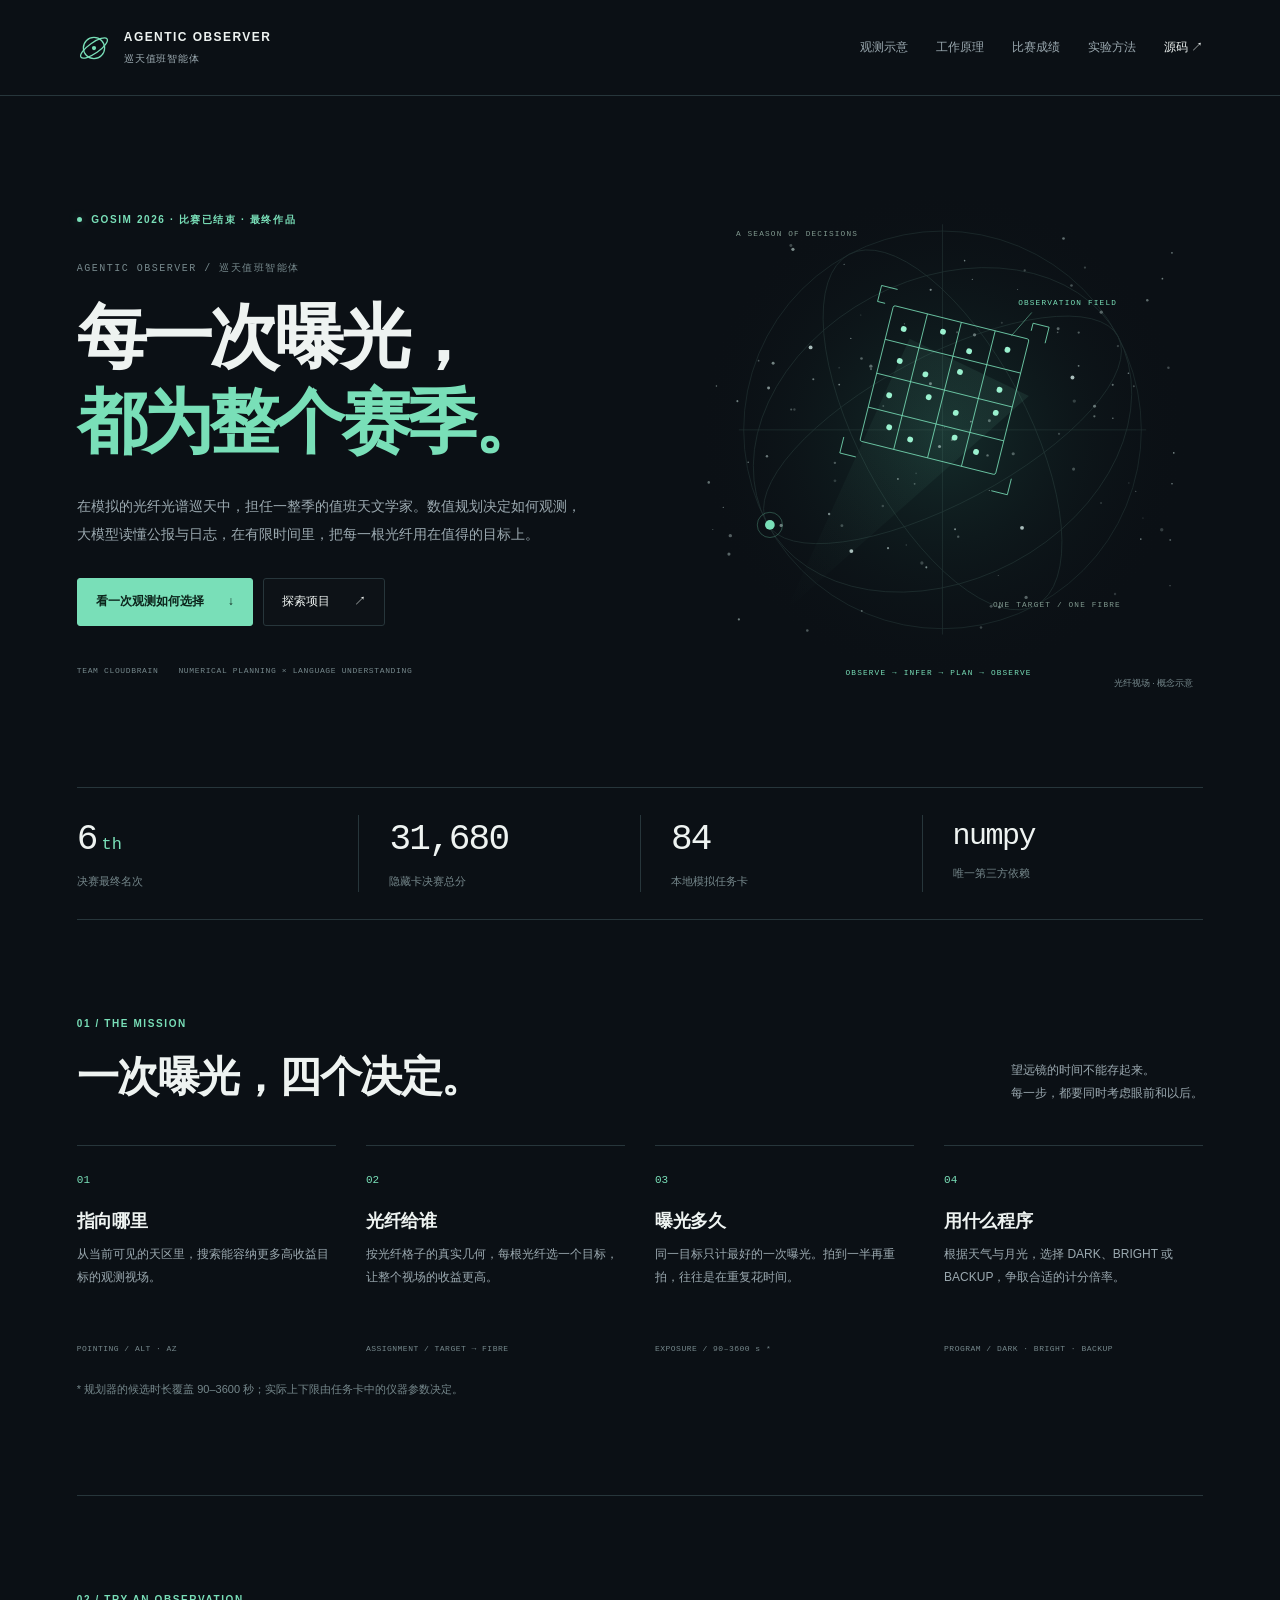
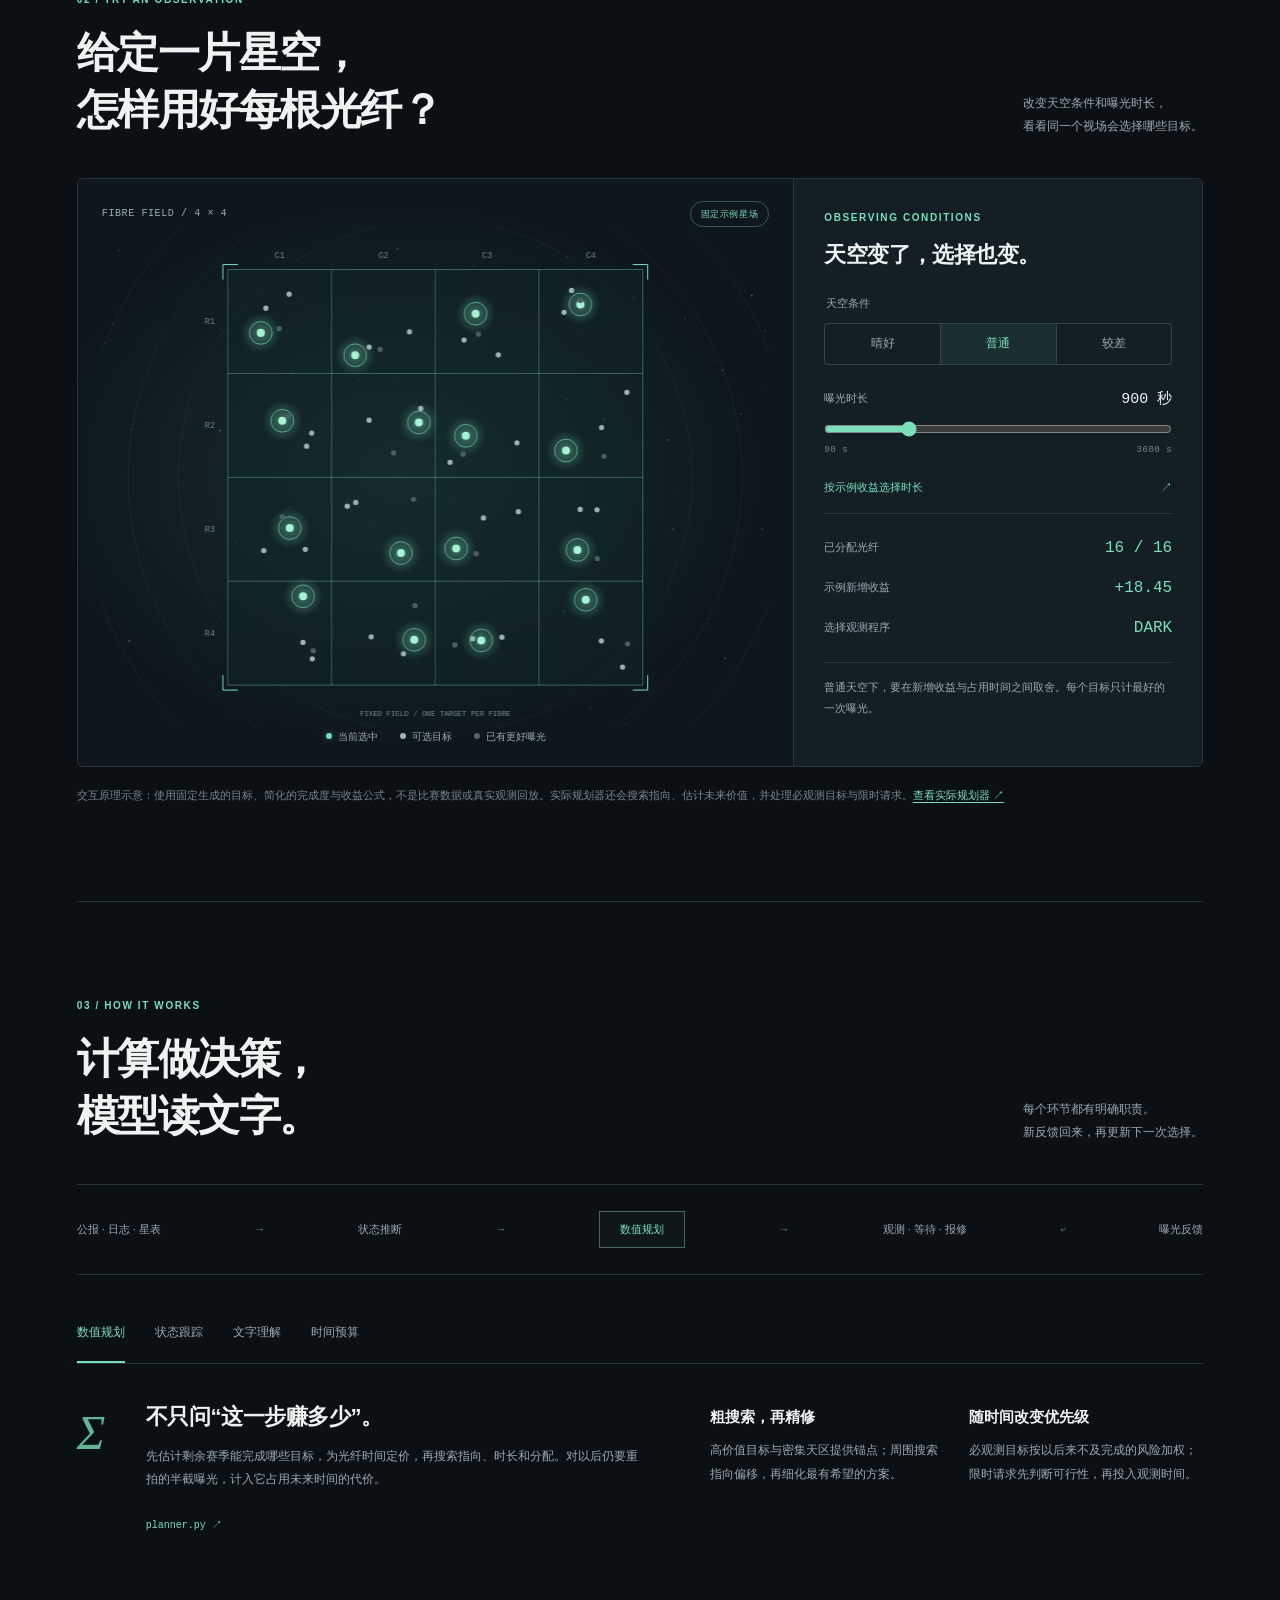
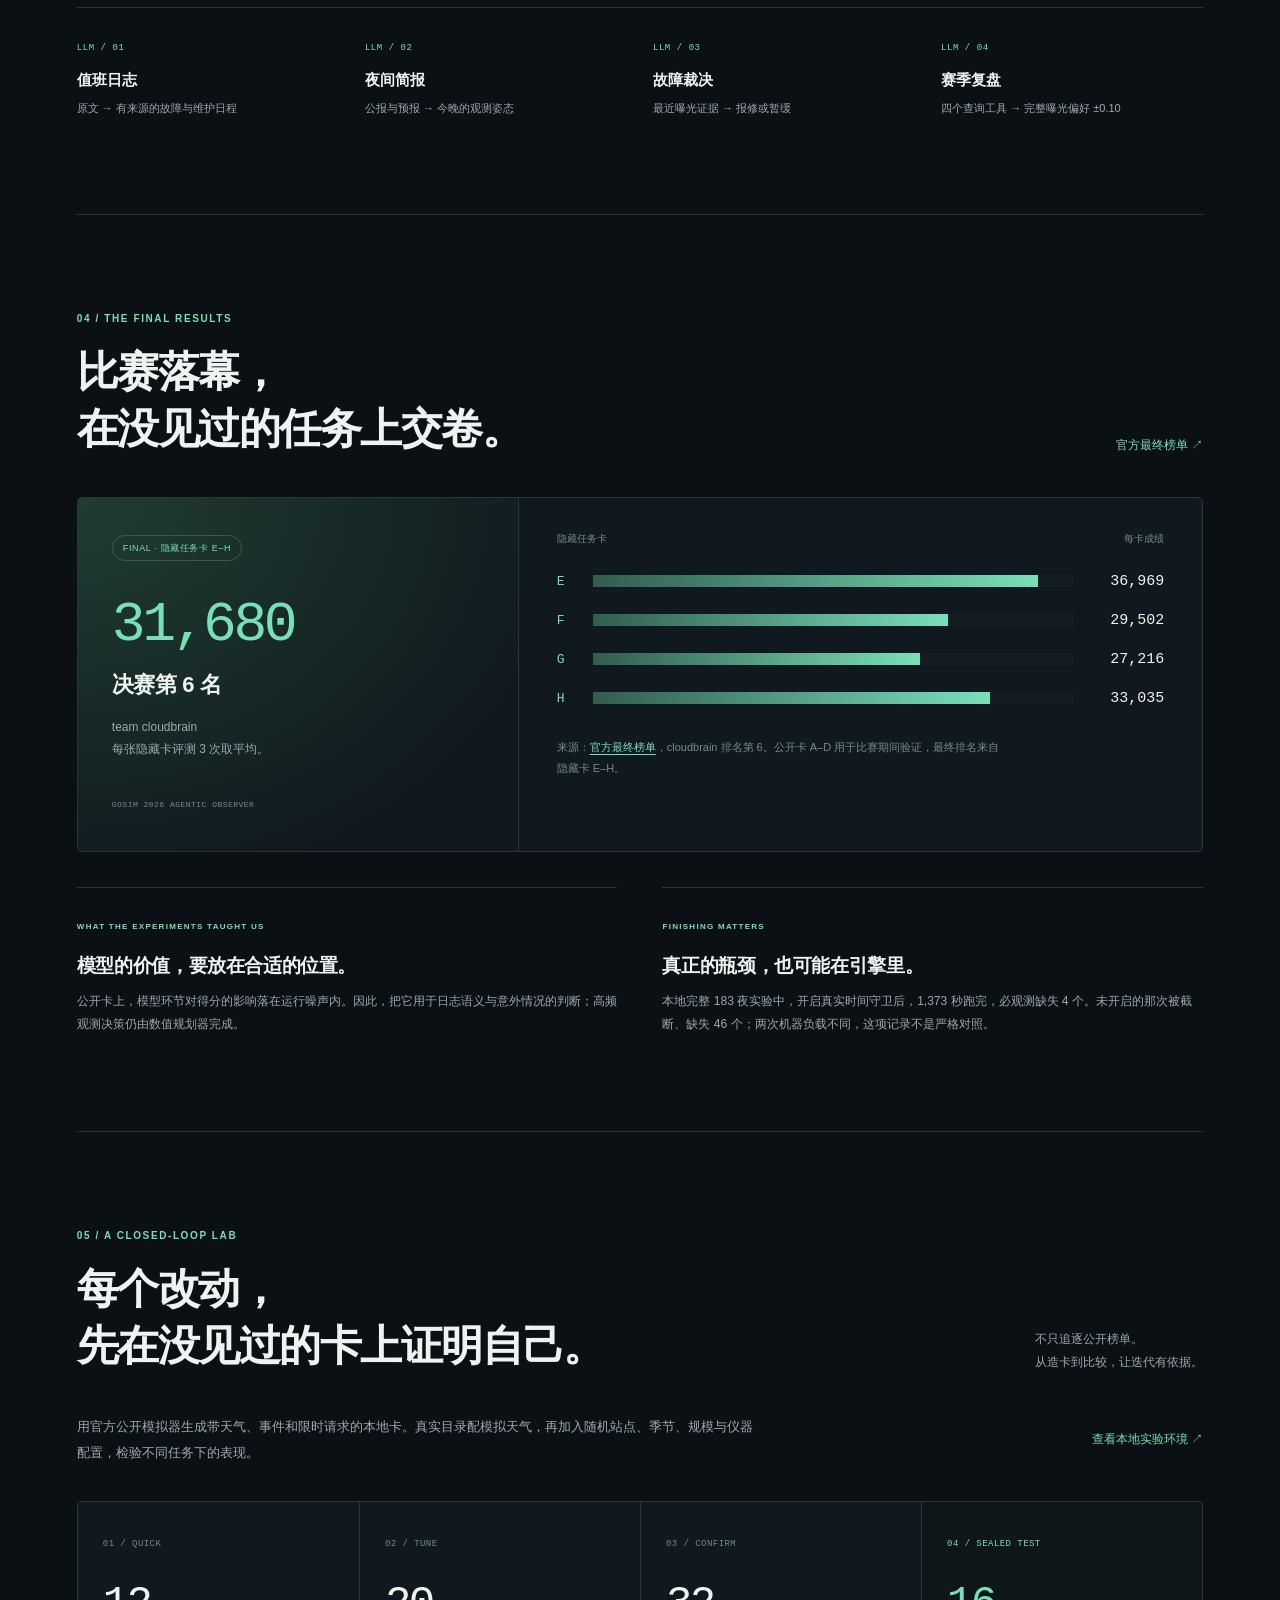
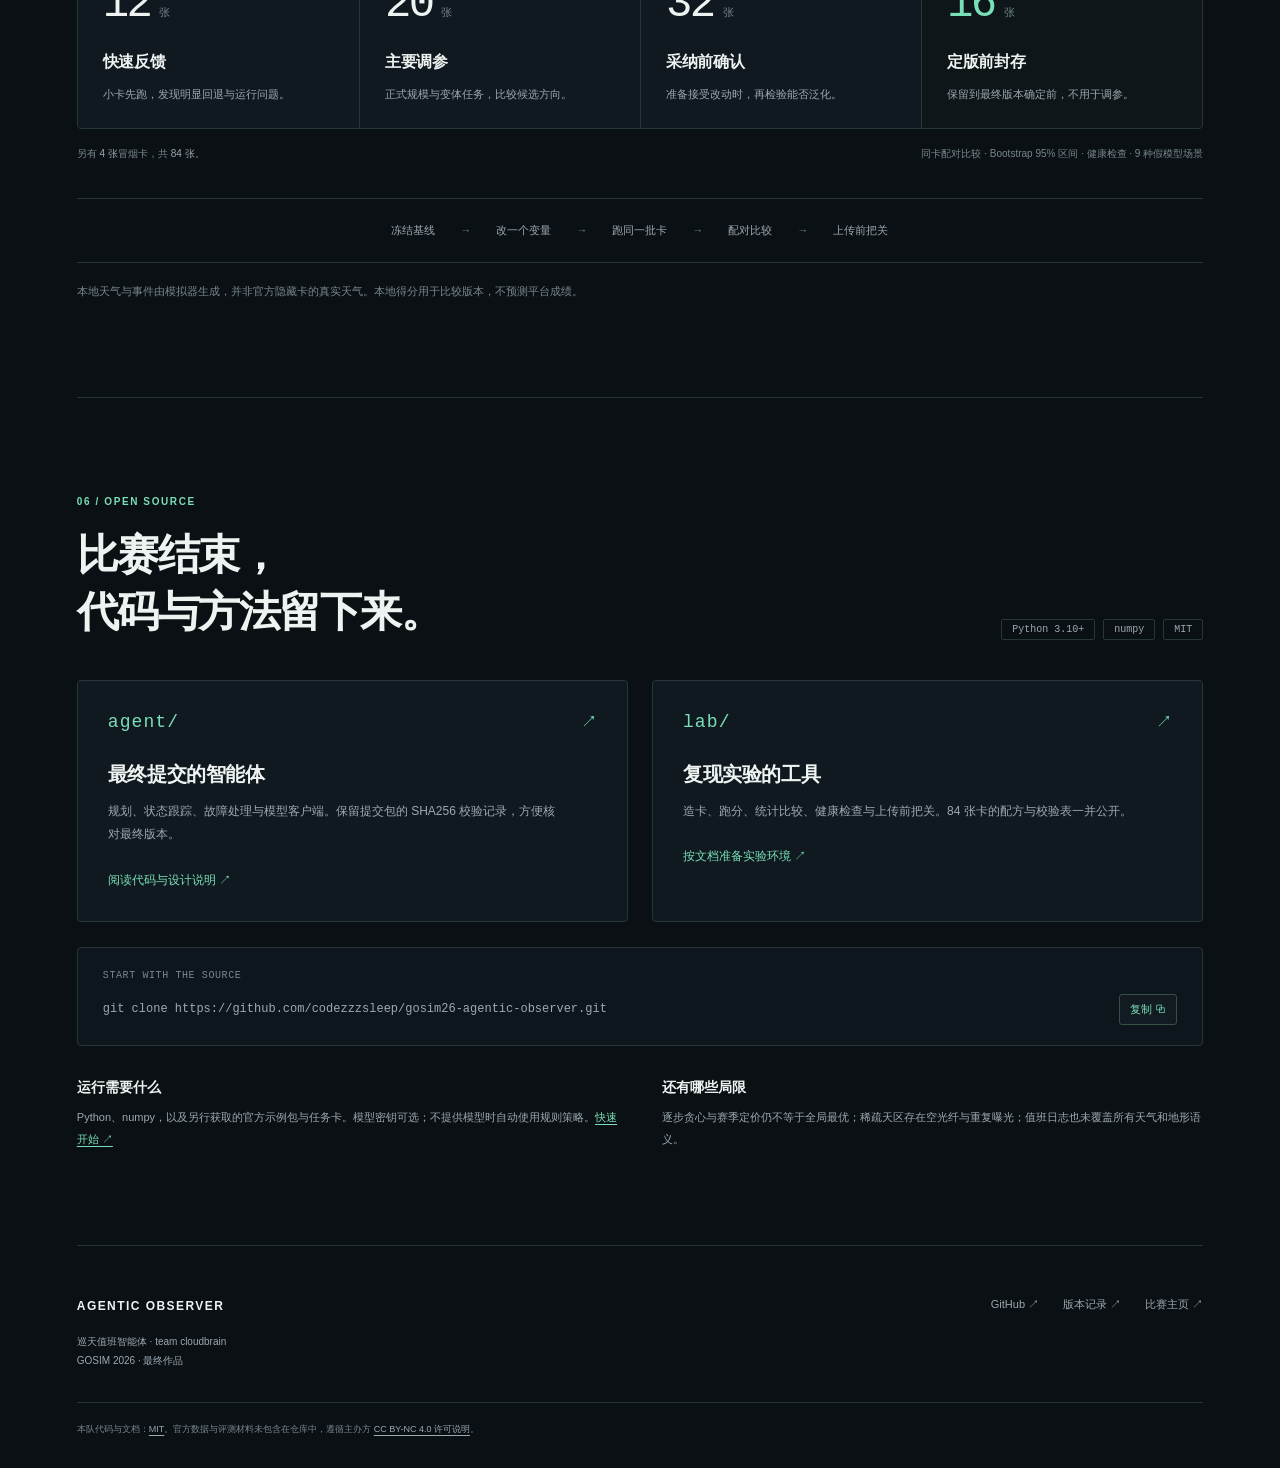
==== site/index.html @ 2143e610 "Add Chinese project showcase for GitHub Pages" ====
<!doctype html>
<html lang="zh-CN">
  <head>
    <meta charset="utf-8" />
    <meta name="viewport" content="width=device-width, initial-scale=1" />
    <meta name="theme-color" content="#0b1015" />
    <meta
      name="description"
      content="Agentic Observer · 巡天值班智能体。GOSIM 2026 决赛第 6 名：数值规划每一次曝光，大模型理解值班日志，用 84 张本地任务卡验证改动。"
    />
    <meta property="og:type" content="website" />
    <meta property="og:title" content="Agentic Observer · 巡天值班智能体" />
    <meta
      property="og:description"
      content="每一次曝光，都为整个赛季。数值规划、文字理解与可复现的实验闭环。"
    />
    <meta
      property="og:url"
      content="https://codezzzsleep.github.io/gosim26-agentic-observer/"
    />
    <link
      rel="canonical"
      href="https://codezzzsleep.github.io/gosim26-agentic-observer/"
    />
    <link rel="icon" href="favicon.svg" type="image/svg+xml" />
    <link rel="stylesheet" href="style.css" />
    <script src="app.js" defer></script>
    <title>Agentic Observer · 巡天值班智能体</title>
  </head>
  <body>
    <a class="skip-link" href="#main">跳到主要内容</a>
    <header class="site-header">
      <a class="brand" href="#top" aria-label="Agentic Observer 首页">
        <svg
          class="brand-mark"
          viewBox="0 0 32 32"
          fill="none"
          aria-hidden="true"
        >
          <circle cx="16" cy="16" r="10" />
          <ellipse
            cx="16"
            cy="16"
            rx="15"
            ry="5"
            transform="rotate(-35 16 16)"
          />
          <circle class="brand-dot" cx="16" cy="16" r="2" />
        </svg>
        <span>AGENTIC OBSERVER<small>巡天值班智能体</small></span>
      </a>
      <button
        class="menu-toggle"
        type="button"
        aria-expanded="false"
        aria-controls="navigation"
      >
        导航 <span aria-hidden="true">＋</span>
      </button>
      <nav id="navigation" aria-label="主要导航">
        <a href="#experiment">观测示意</a><a href="#architecture">工作原理</a
        ><a href="#results">比赛成绩</a><a href="#lab">实验方法</a>
        <a
          class="nav-source"
          href="https://github.com/codezzzsleep/gosim26-agentic-observer"
          >源码 <span aria-hidden="true">↗</span></a
        >
      </nav>
    </header>

    <main id="main">
      <section class="hero wrap" id="top" aria-labelledby="hero-title">
        <div class="hero-copy">
          <div class="eyebrow">
            <span class="status-dot"></span> GOSIM 2026 · 比赛已结束 · 最终作品
          </div>
          <p class="hero-kicker">AGENTIC OBSERVER / 巡天值班智能体</p>
          <h1 id="hero-title">每一次曝光，<br /><em>都为整个赛季。</em></h1>
          <p class="hero-description">
            在模拟的光纤光谱巡天中，担任一整季的值班天文学家。数值规划决定如何观测，大模型读懂公报与日志，在有限时间里，把每一根光纤用在值得的目标上。
          </p>
          <div class="hero-actions">
            <a class="button primary" href="#experiment"
              >看一次观测如何选择 <span aria-hidden="true">↓</span></a
            ><a
              class="button quiet"
              href="https://github.com/codezzzsleep/gosim26-agentic-observer"
              >探索项目 <span aria-hidden="true">↗</span></a
            >
          </div>
          <div class="hero-signoff">
            <span>TEAM CLOUDBRAIN</span
            ><span>NUMERICAL PLANNING × LANGUAGE UNDERSTANDING</span>
          </div>
        </div>
        <div class="hero-visual" aria-hidden="true">
          <svg viewBox="0 0 620 570" class="sky-art">
            <defs>
              <radialGradient id="sky-glow">
                <stop stop-color="#1e4941" stop-opacity=".5" />
                <stop offset="1" stop-color="#0b1015" stop-opacity="0" />
              </radialGradient>
              <linearGradient id="beam" x1="0" y1="1" x2="1" y2="0">
                <stop stop-color="#79dfb8" stop-opacity="0" />
                <stop offset="1" stop-color="#79dfb8" stop-opacity=".1" />
              </linearGradient>
            </defs>
            <circle cx="315" cy="275" r="255" fill="url(#sky-glow)" />
            <g class="sky-orbits" fill="none" stroke="#43645e">
              <circle cx="315" cy="270" r="205" />
              <ellipse
                cx="315"
                cy="270"
                rx="205"
                ry="76"
                transform="rotate(-28 315 270)"
              />
              <ellipse
                cx="315"
                cy="270"
                rx="205"
                ry="155"
                transform="rotate(-28 315 270)"
              />
              <ellipse
                cx="315"
                cy="270"
                rx="87"
                ry="205"
                transform="rotate(-28 315 270)"
              />
              <path d="M105 270H525M315 58V481" />
            </g>
            <g id="hero-stars" fill="#a9bdbb">
              <circle cx="179" cy="185" r="2" />
              <circle cx="449" cy="216" r="2" />
              <circle cx="221" cy="395" r="2" />
              <circle cx="397" cy="371" r="2" />
            </g>
            <path d="M154 456L281 176L404 235Z" fill="url(#beam)" />
            <g
              transform="translate(245 157) rotate(14 72 72)"
              class="fibre-art"
              fill="none"
              stroke="#79dfb8"
            >
              <rect width="144" height="144" rx="2" />
              <path
                d="M36 0V144M72 0V144M108 0V144M0 36H144M0 72H144M0 108H144"
              />
              <path
                d="M-9 0H-17V-17H0M144-9V-17H161V0M161 144V161H144M0 161H-17V144"
              />
              <g fill="#9af1cf" stroke="none">
                <circle cx="16" cy="21" r="3" />
                <circle cx="56" cy="14" r="3" />
                <circle cx="87" cy="27" r="3" />
                <circle cx="125" cy="16" r="3" />
                <circle cx="20" cy="54" r="3" />
                <circle cx="49" cy="61" r="3" />
                <circle cx="83" cy="50" r="3" />
                <circle cx="127" cy="58" r="3" />
                <circle cx="18" cy="91" r="3" />
                <circle cx="58" cy="83" r="3" />
                <circle cx="89" cy="92" r="3" />
                <circle cx="129" cy="82" r="3" />
                <circle cx="26" cy="123" r="3" />
                <circle cx="50" cy="130" r="3" />
                <circle cx="94" cy="117" r="3" />
                <circle cx="119" cy="126" r="3" />
              </g>
            </g>
            <g class="sky-labels" fill="#80998f">
              <text x="102" y="70">A SEASON OF DECISIONS</text>
              <text x="393" y="141" fill="#79dfb8">OBSERVATION FIELD</text>
              <path d="M407 149L386 173" stroke="#79dfb8" stroke-opacity=".5" />
              <text x="367" y="453">ONE TARGET / ONE FIBRE</text>
              <text x="215" y="523" fill="#79dfb8">
                OBSERVE → INFER → PLAN → OBSERVE
              </text>
            </g>
            <circle cx="137" cy="368" r="5" fill="#79dfb8" />
            <circle
              cx="137"
              cy="368"
              r="13"
              fill="none"
              stroke="#79dfb8"
              stroke-opacity=".3"
            />
          </svg>
          <span class="visual-corner">光纤视场 · 概念示意</span>
        </div>
      </section>

      <div class="metrics wrap" aria-label="项目概览">
        <div>
          <span class="metric-value">6<small>th</small></span
          ><span class="metric-label">决赛最终名次</span>
        </div>
        <div>
          <span class="metric-value">31,680</span
          ><span class="metric-label">隐藏卡决赛总分</span>
        </div>
        <div>
          <span class="metric-value">84</span
          ><span class="metric-label">本地模拟任务卡</span>
        </div>
        <div>
          <span class="metric-value metric-word">numpy</span
          ><span class="metric-label">唯一第三方依赖</span>
        </div>
      </div>

      <section
        class="section wrap"
        id="mission"
        aria-labelledby="mission-title"
      >
        <div class="section-heading">
          <div>
            <div class="eyebrow">01 / THE MISSION</div>
            <h2 id="mission-title">一次曝光，四个决定。</h2>
          </div>
          <p>望远镜的时间不能存起来。<br />每一步，都要同时考虑眼前和以后。</p>
        </div>
        <div class="decision-list">
          <article>
            <span class="decision-number">01</span>
            <h3>指向哪里</h3>
            <p>从当前可见的天区里，搜索能容纳更多高收益目标的观测视场。</p>
            <span class="mono">POINTING / ALT · AZ</span>
          </article>
          <article>
            <span class="decision-number">02</span>
            <h3>光纤给谁</h3>
            <p>
              按光纤格子的真实几何，每根光纤选一个目标，让整个视场的收益更高。
            </p>
            <span class="mono">ASSIGNMENT / TARGET → FIBRE</span>
          </article>
          <article>
            <span class="decision-number">03</span>
            <h3>曝光多久</h3>
            <p>
              同一目标只计最好的一次曝光。拍到一半再重拍，往往是在重复花时间。
            </p>
            <span class="mono">EXPOSURE / 90–3600 s *</span>
          </article>
          <article>
            <span class="decision-number">04</span>
            <h3>用什么程序</h3>
            <p>
              根据天气与月光，选择 DARK、BRIGHT 或 BACKUP，争取合适的计分倍率。
            </p>
            <span class="mono">PROGRAM / DARK · BRIGHT · BACKUP</span>
          </article>
        </div>
        <p class="caption">
          * 规划器的候选时长覆盖 90–3600
          秒；实际上下限由任务卡中的仪器参数决定。
        </p>
      </section>

      <section
        class="section wrap"
        id="experiment"
        aria-labelledby="experiment-title"
      >
        <div class="section-heading">
          <div>
            <div class="eyebrow">02 / TRY AN OBSERVATION</div>
            <h2 id="experiment-title">
              给定一片星空，<br />怎样用好每根光纤？
            </h2>
          </div>
          <p>改变天空条件和曝光时长，<br />看看同一个视场会选择哪些目标。</p>
        </div>
        <div class="observation-demo">
          <div class="field-panel">
            <div class="panel-top">
              <span class="mono">FIBRE FIELD / 4 × 4</span
              ><span class="small-pill">固定示例星场</span>
            </div>
            <canvas
              id="field-canvas"
              width="800"
              height="600"
              role="img"
              aria-label="16 个光纤格子中的示例目标分配，文字结果显示在右侧"
            ></canvas>
            <div class="field-legend">
              <span><i class="legend-dot selected"></i>当前选中</span
              ><span><i class="legend-dot candidate"></i>可选目标</span
              ><span><i class="legend-dot complete"></i>已有更好曝光</span>
            </div>
          </div>
          <div class="demo-controls">
            <div class="eyebrow">OBSERVING CONDITIONS</div>
            <h3>天空变了，选择也变。</h3>
            <fieldset class="weather-control">
              <legend>天空条件</legend>
              <div class="segmented">
                <button type="button" data-weather="0.95" aria-pressed="false">
                  晴好</button
                ><button type="button" data-weather="0.7" aria-pressed="true">
                  普通</button
                ><button type="button" data-weather="0.4" aria-pressed="false">
                  较差
                </button>
              </div>
            </fieldset>
            <label class="slider-label" for="duration"
              >曝光时长
              <output id="duration-label" for="duration">900 秒</output></label
            >
            <input
              id="duration"
              type="range"
              min="90"
              max="3600"
              step="30"
              value="900"
            />
            <div class="slider-ends mono">
              <span>90 s</span><span>3600 s</span>
            </div>
            <button class="auto-button" type="button" id="auto-duration">
              按示例收益选择时长 <span aria-hidden="true">↗</span>
            </button>
            <div class="demo-results" aria-live="polite" aria-atomic="true">
              <div>
                <span>已分配光纤</span><strong id="demo-fibres">— / 16</strong>
              </div>
              <div>
                <span>示例新增收益</span><strong id="demo-gain">—</strong>
              </div>
              <div>
                <span>选择观测程序</span><strong id="demo-program">—</strong>
              </div>
            </div>
            <p class="demo-explanation" id="demo-explanation">
              更长的曝光能完成更多目标，也会占用更多观测时间。
            </p>
          </div>
        </div>
        <p class="caption">
          交互原理示意：使用固定生成的目标、简化的完成度与收益公式，不是比赛数据或真实观测回放。实际规划器还会搜索指向、估计未来价值，并处理必观测目标与限时请求。<a
            href="https://github.com/codezzzsleep/gosim26-agentic-observer/blob/main/agent/planner.py"
            >查看实际规划器 ↗</a
          >
        </p>
        <noscript
          ><p class="no-script">
            启用 JavaScript
            可体验观测示意。实际规则是：一格一根光纤，每格选一个目标；同一目标只保留最好的一次曝光。
          </p></noscript
        >
      </section>

      <section
        class="section wrap"
        id="architecture"
        aria-labelledby="architecture-title"
      >
        <div class="section-heading">
          <div>
            <div class="eyebrow">03 / HOW IT WORKS</div>
            <h2 id="architecture-title">计算做决策，<br />模型读文字。</h2>
          </div>
          <p>每个环节都有明确职责。<br />新反馈回来，再更新下一次选择。</p>
        </div>
        <div
          class="loop-diagram"
          aria-label="决策循环：公开输入、状态推断、数值规划、动作执行、曝光反馈再回到状态推断"
        >
          <span>公报 · 日志 · 星表</span><b aria-hidden="true">→</b
          ><span>状态推断</span><b aria-hidden="true">→</b
          ><span class="loop-focus">数值规划</span><b aria-hidden="true">→</b
          ><span>观测 · 等待 · 报修</span><b aria-hidden="true">↩</b
          ><span>曝光反馈</span>
        </div>
        <div class="architecture-tabs" role="tablist" aria-label="核心模块">
          <button
            type="button"
            role="tab"
            id="tab-planner"
            aria-selected="true"
            aria-controls="panel-planner"
            tabindex="0"
          >
            数值规划</button
          ><button
            type="button"
            role="tab"
            id="tab-tracker"
            aria-selected="false"
            aria-controls="panel-tracker"
            tabindex="-1"
          >
            状态跟踪</button
          ><button
            type="button"
            role="tab"
            id="tab-model"
            aria-selected="false"
            aria-controls="panel-model"
            tabindex="-1"
          >
            文字理解</button
          ><button
            type="button"
            role="tab"
            id="tab-budget"
            aria-selected="false"
            aria-controls="panel-budget"
            tabindex="-1"
          >
            时间预算
          </button>
        </div>
        <div
          class="architecture-panel"
          id="panel-planner"
          role="tabpanel"
          aria-labelledby="tab-planner"
          tabindex="0"
        >
          <div class="module-intro">
            <span class="module-index">Σ</span>
            <div>
              <h3>不只问“这一步赚多少”。</h3>
              <p>
                先估计剩余赛季能完成哪些目标，为光纤时间定价，再搜索指向、时长和分配。对以后仍要重拍的半截曝光，计入它占用未来时间的代价。
              </p>
              <a
                class="source-link"
                href="https://github.com/codezzzsleep/gosim26-agentic-observer/blob/main/agent/planner.py"
                >planner.py ↗</a
              >
            </div>
          </div>
          <div class="module-details">
            <div>
              <h4>粗搜索，再精修</h4>
              <p>
                高价值目标与密集天区提供锚点；周围搜索指向偏移，再细化最有希望的方案。
              </p>
            </div>
            <div>
              <h4>随时间改变优先级</h4>
              <p>
                必观测目标按以后来不及完成的风险加权；限时请求先判断可行性，再投入观测时间。
              </p>
            </div>
          </div>
        </div>
        <div
          class="architecture-panel"
          id="panel-tracker"
          role="tabpanel"
          aria-labelledby="tab-tracker"
          tabindex="0"
          hidden
        >
          <div class="module-intro">
            <span class="module-index">P</span>
            <div>
              <h3>低收益，是天气还是故障？</h3>
              <p>
                贝叶斯滤波同时估计天气水平 W、仪器效率 η
                和故障概率。天气影响完成度与程序档位，仪器效率只影响完成度，曝光反馈让两者逐步分开。
              </p>
              <a
                class="source-link"
                href="https://github.com/codezzzsleep/gosim26-agentic-observer/blob/main/agent/tracker.py"
                >tracker.py ↗</a
              >
            </div>
          </div>
          <div class="module-details">
            <div>
              <h4>处理方向与指向</h4>
              <p>
                区分地形遮挡、局部天气、圆顶关闭与地震；用命中和未命中结果估计隐藏指向偏差。
              </p>
            </div>
            <div>
              <h4>数据丢失后重建</h4>
              <p>
                曝光账本可作废指定窗口并重放，再用引擎返回的最佳成绩校正状态，重新安排目标。
              </p>
            </div>
          </div>
        </div>
        <div
          class="architecture-panel"
          id="panel-model"
          role="tabpanel"
          aria-labelledby="tab-model"
          tabindex="0"
          hidden
        >
          <div class="module-intro">
            <span class="module-index">文</span>
            <div>
              <h3>理解文字，影响有界。</h3>
              <p>
                模型提取日志事实、写夜间简报、判断故障，并通过工具复盘赛季。答案经代码校验，只在指定范围内生效；没有密钥或调用失败，仍可按规则运行。
              </p>
              <a
                class="source-link"
                href="https://github.com/codezzzsleep/gosim26-agentic-observer/blob/main/agent/supervisor.py"
                >supervisor.py ↗</a
              >
            </div>
          </div>
          <div class="module-details">
            <div>
              <h4>事实必须有来源</h4>
              <p>
                故障、维护和校准日程必须引用原文行号，并通过时区、时间窗口与更正版本的校验。
              </p>
            </div>
            <div>
              <h4>调用也有时间成本</h4>
              <p>
                关键时点暂停、等待回答、继续；单请求、限流退避、服务切换与工具协议回退控制失败影响。
              </p>
            </div>
          </div>
        </div>
        <div
          class="architecture-panel"
          id="panel-budget"
          role="tabpanel"
          aria-labelledby="tab-budget"
          tabindex="0"
          hidden
        >
          <div class="module-intro">
            <span class="module-index">t</span>
            <div>
              <h3>跑完整季，才拿得到后面的分。</h3>
              <p>
                每卡有 900 秒 CPU 预算与 30
                分钟真实时间上限。引擎随着曝光账本变大而变慢，真实时间守卫持续测量并预测剩余赛季的耗时。
              </p>
              <a
                class="source-link"
                href="https://github.com/codezzzsleep/gosim26-agentic-observer/blob/main/agent/agent.py"
                >agent.py ↗</a
              >
            </div>
          </div>
          <div class="module-details">
            <div>
              <h4>先少搜，再少做几步</h4>
              <p>
                预算吃紧时，先降低搜索力度，再提高普通曝光的最短时长，用更少、更长的曝光跑完赛季。
              </p>
            </div>
            <div>
              <h4>固定档位，逐层兜底</h4>
              <p>
                搜索力度按固定档位调整；动作发出前校验，决策异常则替换为一次等待。
              </p>
            </div>
          </div>
        </div>
        <div class="model-roles">
          <div>
            <span class="mono">LLM / 01</span>
            <h4>值班日志</h4>
            <p>原文 → 有来源的故障与维护日程</p>
          </div>
          <div>
            <span class="mono">LLM / 02</span>
            <h4>夜间简报</h4>
            <p>公报与预报 → 今晚的观测姿态</p>
          </div>
          <div>
            <span class="mono">LLM / 03</span>
            <h4>故障裁决</h4>
            <p>最近曝光证据 → 报修或暂缓</p>
          </div>
          <div>
            <span class="mono">LLM / 04</span>
            <h4>赛季复盘</h4>
            <p>四个查询工具 → 完整曝光偏好 ±0.10</p>
          </div>
        </div>
      </section>

      <section
        class="section wrap"
        id="results"
        aria-labelledby="results-title"
      >
        <div class="section-heading">
          <div>
            <div class="eyebrow">04 / THE FINAL RESULTS</div>
            <h2 id="results-title">比赛落幕，<br />在没见过的任务上交卷。</h2>
          </div>
          <a
            class="text-link"
            href="https://create.gosim.org/survey26/platform/leaderboard/final-hidden"
            >官方最终榜单 ↗</a
          >
        </div>
        <div class="results-layout">
          <div class="final-result">
            <span class="small-pill">FINAL · 隐藏任务卡 E–H</span>
            <p class="final-score">31,680</p>
            <h3>决赛第 6 名</h3>
            <p>team cloudbrain<br />每张隐藏卡评测 3 次取平均。</p>
            <span class="mono">GOSIM 2026 AGENTIC OBSERVER</span>
          </div>
          <div
            class="score-chart"
            role="group"
            aria-label="隐藏卡成绩：E 36969，F 29502，G 27216，H 33035。决赛总分 31680。"
          >
            <div class="chart-title">
              <span>隐藏任务卡</span><span>每卡成绩</span>
            </div>
            <div class="score-row">
              <span>E</span>
              <div class="score-track"><i style="--score: 92.42%"></i></div>
              <strong>36,969</strong>
            </div>
            <div class="score-row">
              <span>F</span>
              <div class="score-track"><i style="--score: 73.76%"></i></div>
              <strong>29,502</strong>
            </div>
            <div class="score-row">
              <span>G</span>
              <div class="score-track"><i style="--score: 68.04%"></i></div>
              <strong>27,216</strong>
            </div>
            <div class="score-row">
              <span>H</span>
              <div class="score-track"><i style="--score: 82.59%"></i></div>
              <strong>33,035</strong>
            </div>
            <p class="caption">
              来源：<a
                href="https://create.gosim.org/survey26/platform/leaderboard/final-hidden"
                >官方最终榜单</a
              >，cloudbrain 排名第 6。公开卡 A–D
              用于比赛期间验证，最终排名来自隐藏卡 E–H。
            </p>
          </div>
        </div>
        <div class="findings">
          <article>
            <span class="eyebrow">WHAT THE EXPERIMENTS TAUGHT US</span>
            <h3>模型的价值，要放在合适的位置。</h3>
            <p>
              公开卡上，模型环节对得分的影响落在运行噪声内。因此，把它用于日志语义与意外情况的判断；高频观测决策仍由数值规划器完成。
            </p>
          </article>
          <article>
            <span class="eyebrow">FINISHING MATTERS</span>
            <h3>真正的瓶颈，也可能在引擎里。</h3>
            <p>
              本地完整 183 夜实验中，开启真实时间守卫后，1,373
              秒跑完，必观测缺失 4 个。未开启的那次被截断、缺失 46
              个；两次机器负载不同，这项记录不是严格对照。
            </p>
          </article>
        </div>
      </section>

      <section class="section wrap" id="lab" aria-labelledby="lab-title">
        <div class="section-heading">
          <div>
            <div class="eyebrow">05 / A CLOSED-LOOP LAB</div>
            <h2 id="lab-title">每个改动，<br />先在没见过的卡上证明自己。</h2>
          </div>
          <p>不只追逐公开榜单。<br />从造卡到比较，让迭代有依据。</p>
        </div>
        <div class="lab-intro">
          <p>
            用官方公开模拟器生成带天气、事件和限时请求的本地卡。真实目录配模拟天气，再加入随机站点、季节、规模与仪器配置，检验不同任务下的表现。
          </p>
          <a
            class="text-link"
            href="https://github.com/codezzzsleep/gosim26-agentic-observer/tree/main/lab"
            >查看本地实验环境 ↗</a
          >
        </div>
        <div class="lab-tiers">
          <article>
            <span class="tier-step">01 / QUICK</span
            ><strong>12<small>张</small></strong>
            <h3>快速反馈</h3>
            <p>小卡先跑，发现明显回退与运行问题。</p>
          </article>
          <article>
            <span class="tier-step">02 / TUNE</span
            ><strong>20<small>张</small></strong>
            <h3>主要调参</h3>
            <p>正式规模与变体任务，比较候选方向。</p>
          </article>
          <article>
            <span class="tier-step">03 / CONFIRM</span
            ><strong>32<small>张</small></strong>
            <h3>采纳前确认</h3>
            <p>准备接受改动时，再检验能否泛化。</p>
          </article>
          <article class="sealed-tier">
            <span class="tier-step">04 / SEALED TEST</span
            ><strong>16<small>张</small></strong>
            <h3>定版前封存</h3>
            <p>保留到最终版本确定前，不用于调参。</p>
          </article>
        </div>
        <div class="lab-footnote">
          <span
            >另有 <strong>4 张</strong>冒烟卡，共 <strong>84 张</strong>。</span
          ><span
            >同卡配对比较 · Bootstrap 95% 区间 · 健康检查 · 9 种假模型场景</span
          >
        </div>
        <div class="lab-flow">
          <span>冻结基线</span><b aria-hidden="true">→</b><span>改一个变量</span
          ><b aria-hidden="true">→</b><span>跑同一批卡</span
          ><b aria-hidden="true">→</b><span>配对比较</span
          ><b aria-hidden="true">→</b><span>上传前把关</span>
        </div>
        <p class="caption">
          本地天气与事件由模拟器生成，并非官方隐藏卡的真实天气。本地得分用于比较版本，不预测平台成绩。
        </p>
      </section>

      <section
        class="section wrap"
        id="repository"
        aria-labelledby="repository-title"
      >
        <div class="section-heading">
          <div>
            <div class="eyebrow">06 / OPEN SOURCE</div>
            <h2 id="repository-title">比赛结束，<br />代码与方法留下来。</h2>
          </div>
          <div class="tech-tags">
            <span>Python 3.10+</span><span>numpy</span><span>MIT</span>
          </div>
        </div>
        <div class="repository-grid">
          <article>
            <div class="repo-card-top">
              <span class="mono">agent/</span><span aria-hidden="true">↗</span>
            </div>
            <h3>最终提交的智能体</h3>
            <p>
              规划、状态跟踪、故障处理与模型客户端。保留提交包的 SHA256
              校验记录，方便核对最终版本。
            </p>
            <a
              class="text-link"
              href="https://github.com/codezzzsleep/gosim26-agentic-observer/tree/main/agent"
              >阅读代码与设计说明 ↗</a
            >
          </article>
          <article>
            <div class="repo-card-top">
              <span class="mono">lab/</span><span aria-hidden="true">↗</span>
            </div>
            <h3>复现实验的工具</h3>
            <p>
              造卡、跑分、统计比较、健康检查与上传前把关。84
              张卡的配方与校验表一并公开。
            </p>
            <a
              class="text-link"
              href="https://github.com/codezzzsleep/gosim26-agentic-observer/blob/main/lab/README.md"
              >按文档准备实验环境 ↗</a
            >
          </article>
        </div>
        <div class="clone-block">
          <div>
            <span class="mono">START WITH THE SOURCE</span
            ><span id="copy-status" role="status"></span>
          </div>
          <div class="clone-command">
            <code id="clone-command"
              >git clone
              https://github.com/codezzzsleep/gosim26-agentic-observer.git</code
            ><button
              type="button"
              id="copy-clone"
              aria-label="复制 git clone 命令"
            >
              复制 <span aria-hidden="true">⧉</span>
            </button>
          </div>
        </div>
        <div class="project-notes">
          <div>
            <h4>运行需要什么</h4>
            <p>
              Python、numpy，以及另行获取的官方示例包与任务卡。模型密钥可选；不提供模型时自动使用规则策略。<a
                href="https://github.com/codezzzsleep/gosim26-agentic-observer#快速开始"
                >快速开始 ↗</a
              >
            </p>
          </div>
          <div>
            <h4>还有哪些局限</h4>
            <p>
              逐步贪心与赛季定价仍不等于全局最优；稀疏天区存在空光纤与重复曝光；值班日志也未覆盖所有天气和地形语义。
            </p>
          </div>
        </div>
      </section>
    </main>
    <footer class="site-footer wrap">
      <div>
        <a class="footer-brand" href="#top">AGENTIC OBSERVER</a>
        <p>巡天值班智能体 · team cloudbrain<br />GOSIM 2026 · 最终作品</p>
      </div>
      <div class="footer-links">
        <a href="https://github.com/codezzzsleep/gosim26-agentic-observer"
          >GitHub ↗</a
        ><a
          href="https://github.com/codezzzsleep/gosim26-agentic-observer/blob/main/agent/PROVENANCE.md"
          >版本记录 ↗</a
        ><a href="https://create.gosim.org/survey26/">比赛主页 ↗</a>
      </div>
      <p class="license-note">
        本队代码与文档：<a
          href="https://github.com/codezzzsleep/gosim26-agentic-observer/blob/main/LICENSE"
          >MIT</a
        >。官方数据与评测材料未包含在仓库中，遵循主办方
        <a
          href="https://github.com/codezzzsleep/gosim26-agentic-observer/blob/main/NOTICE.md"
          >CC BY-NC 4.0 许可说明</a
        >。
      </p>
    </footer>
  </body>
</html>
---- site/style.css ----
@charset "UTF-8";
:root {
  color-scheme: dark;
  --bg: #0b1015;
  --surface: #10191f;
  --raised: #142029;
  --ink: #eef3f1;
  --muted: #9ba9b0;
  --dim: #76888c;
  --line: #27363b;
  --green: #79dfb8;
  --mono: ui-monospace, SFMono-Regular, Consolas, "Liberation Mono", monospace;
}
* {
  box-sizing: border-box;
}
html {
  scroll-behavior: smooth;
  scroll-padding-top: 100px;
}
body {
  margin: 0;
  background: var(--bg);
  color: var(--ink);
  font:
    16px/1.8 -apple-system,
    BlinkMacSystemFont,
    "Segoe UI",
    "PingFang SC",
    "Microsoft YaHei",
    sans-serif;
  -webkit-font-smoothing: antialiased;
}
a {
  color: inherit;
  text-decoration: none;
}
button,
input {
  font: inherit;
}
button,
a,
input {
  -webkit-tap-highlight-color: transparent;
}
button {
  cursor: pointer;
}
button:focus-visible,
a:focus-visible,
input:focus-visible,
[tabindex]:focus-visible {
  outline: 2px solid var(--green);
  outline-offset: 5px;
}
button:disabled {
  cursor: default;
}
::selection {
  background: #79dfb840;
  color: white;
}
[hidden] {
  display: none !important;
}
.wrap {
  width: min(1240px, 88%);
  margin-inline: auto;
}
.mono {
  font: 10px/1.6 var(--mono);
  letter-spacing: 0.06em;
}
.eyebrow {
  font-size: 10px;
  font-weight: 650;
  letter-spacing: 0.16em;
  color: var(--green);
}
p {
  color: var(--muted);
  margin: 0 0 18px;
}
h1,
h2,
h3,
h4 {
  font-weight: 600;
  margin: 0;
  line-height: 1.35;
}
h2 {
  font-size: clamp(28px, 3.3vw, 43px);
  letter-spacing: -0.035em;
}
h3 {
  font-size: 21px;
  letter-spacing: -0.02em;
}
h4 {
  font-size: 15px;
}
em {
  font-style: normal;
  color: var(--green);
}
.caption {
  font-size: 11px;
  line-height: 1.9;
  color: var(--dim);
  margin: 18px 0 0;
}
.caption a,
.project-notes a {
  color: var(--green);
}
p a {
  text-decoration: underline;
  text-underline-offset: 3px;
}
.text-link,
.source-link {
  font-size: 12px;
  color: var(--green);
}
a:hover {
  color: var(--green);
}
.skip-link {
  position: fixed;
  top: 8px;
  left: 8px;
  z-index: 20;
  padding: 10px 18px;
  background: var(--green);
  color: var(--bg);
  transform: translateY(-150%);
}
.skip-link:focus {
  transform: none;
}
.site-header {
  position: relative;
  z-index: 10;
  display: flex;
  align-items: center;
  justify-content: space-between;
  gap: 24px;
  min-height: 96px;
  padding: 20px 6%;
  border-bottom: 1px solid var(--line);
}
.brand {
  display: flex;
  align-items: center;
  gap: 13px;
  font-size: 12px;
  font-weight: 750;
  letter-spacing: 0.12em;
  white-space: nowrap;
}
.brand-mark {
  width: 34px;
  height: 34px;
  stroke: var(--green);
  stroke-width: 1.2;
  flex-shrink: 0;
}
.brand-dot {
  fill: var(--green);
  stroke: none;
}
.brand small {
  display: block;
  font-size: 10px;
  font-weight: 400;
  letter-spacing: 0.09em;
  color: var(--muted);
  margin-top: 2px;
}
.site-header nav {
  display: flex;
  gap: 28px;
  font-size: 12px;
  color: var(--muted);
}
.nav-source {
  color: var(--ink);
}
.menu-toggle {
  display: none;
  background: none;
  border: 0;
  color: var(--ink);
  font-size: 12px;
  padding: 8px;
}
.hero {
  position: relative;
  min-height: 640px;
  display: grid;
  grid-template-columns: 1.12fr 1fr;
  align-items: center;
  padding-block: 72px 66px;
}
.hero-copy {
  position: relative;
  z-index: 2;
}
.status-dot {
  display: inline-block;
  width: 5px;
  height: 5px;
  margin: 0 5px 1px 0;
  border-radius: 50%;
  background: var(--green);
  box-shadow: 0 0 10px #79dfb850;
}
.hero-kicker {
  font: 10px var(--mono);
  letter-spacing: 0.15em;
  margin: 32px 0 20px;
  color: var(--dim);
}
h1 {
  font-size: clamp(43px, 5.5vw, 72px);
  line-height: 1.2;
  letter-spacing: -0.055em;
  font-weight: 650;
  white-space: nowrap;
}
.hero-description {
  max-width: 505px;
  margin-top: 28px;
  font-size: 14px;
  line-height: 2;
}
.hero-actions {
  display: flex;
  gap: 10px;
  flex-wrap: wrap;
  margin-top: 30px;
}
.button {
  display: inline-flex;
  justify-content: center;
  align-items: center;
  gap: 24px;
  padding: 12px 18px;
  border: 1px solid var(--line);
  font-size: 12px;
  border-radius: 3px;
  transition:
    background 0.18s,
    transform 0.18s;
}
.button:hover {
  transform: translateY(-2px);
}
.primary {
  background: var(--green);
  border-color: var(--green);
  color: #0c241b;
  font-weight: 650;
}
.primary:hover {
  background: #a5f0d2;
  color: #0c241b;
}
.quiet {
  background: #ffffff02;
}
.hero-signoff {
  display: flex;
  gap: 20px;
  margin-top: 38px;
  color: var(--dim);
  font: 8px/1.7 var(--mono);
  letter-spacing: 0.08em;
}
.hero-visual {
  position: relative;
  min-width: 0;
  margin-right: -35px;
  margin-left: -35px;
  align-self: center;
}
.sky-art {
  display: block;
  width: 100%;
  overflow: visible;
}
.sky-orbits {
  opacity: 0.35;
  stroke-width: 0.75;
}
.fibre-art {
  stroke-width: 0.8;
}
.sky-labels {
  font: 8px var(--mono);
  letter-spacing: 1.2px;
}
.visual-corner {
  position: absolute;
  right: 45px;
  bottom: 30px;
  font-size: 9px;
  color: var(--dim);
}
.metrics {
  display: grid;
  grid-template-columns: repeat(4, 1fr);
  border-block: 1px solid var(--line);
  padding: 27px 0;
}
.metrics > div {
  display: flex;
  flex-direction: column;
  padding: 0 30px;
  border-left: 1px solid var(--line);
}
.metrics > div:first-child {
  border: 0;
  padding-left: 0;
}
.metric-value {
  font: 36px/1.4 var(--mono);
  letter-spacing: -0.05em;
}
.metric-value small {
  font-size: 17px;
  letter-spacing: 0;
  margin-left: 5px;
  color: var(--green);
}
.metric-word {
  font-size: 30px;
}
.metric-label {
  font-size: 11px;
  color: var(--dim);
  margin-top: 7px;
}
.section {
  padding-block: 95px;
  border-bottom: 1px solid var(--line);
}
.section-heading {
  display: flex;
  align-items: flex-end;
  justify-content: space-between;
  gap: 40px;
  margin-bottom: 40px;
}
.section-heading h2 {
  margin-top: 15px;
}
.section-heading > p {
  font-size: 12px;
  line-height: 1.9;
  max-width: 330px;
  margin: 0;
}
.decision-list {
  display: grid;
  grid-template-columns: repeat(4, 1fr);
  gap: 30px;
}
.decision-list article {
  border-top: 1px solid var(--line);
  padding-top: 18px;
}
.decision-number {
  font: 11px var(--mono);
  color: var(--green);
}
.decision-list h3 {
  font-size: 18px;
  margin: 16px 0 10px;
}
.decision-list p {
  font-size: 12px;
  line-height: 1.9;
  margin-bottom: 20px;
  min-height: 69px;
}
.decision-list .mono {
  font-size: 8px;
  color: var(--dim);
}
.observation-demo {
  display: grid;
  grid-template-columns: minmax(0, 1.75fr) minmax(270px, 1fr);
  border: 1px solid var(--line);
  border-radius: 6px;
  overflow: hidden;
  background: var(--surface);
}
.field-panel {
  min-width: 0;
  background: radial-gradient(ellipse at 45% 50%, #182d31 0%, #0e171e 65%);
  padding: 22px 24px 20px;
}
.panel-top {
  display: flex;
  justify-content: space-between;
  align-items: center;
  gap: 8px;
  color: var(--muted);
}
.small-pill {
  display: inline-block;
  font-size: 9px;
  letter-spacing: 0.07em;
  color: var(--green);
  padding: 4px 10px;
  border: 1px solid #39594e;
  border-radius: 20px;
  white-space: nowrap;
}
canvas {
  width: 100%;
  height: auto;
  display: block;
  aspect-ratio: 4/3;
}
.field-legend {
  display: flex;
  justify-content: center;
  gap: 22px;
  font-size: 10px;
  color: var(--muted);
  flex-wrap: wrap;
}
.legend-dot {
  display: inline-block;
  width: 6px;
  height: 6px;
  border-radius: 50%;
  margin-right: 6px;
  vertical-align: 1px;
}
.selected {
  background: var(--green);
  box-shadow: 0 0 6px #79dfb870;
}
.candidate {
  background: #a2b5bd;
}
.complete {
  background: #536369;
}
.demo-controls {
  padding: 30px;
  border-left: 1px solid var(--line);
  background: #131e25;
}
.demo-controls h3 {
  font-size: 22px;
  margin: 13px 0 24px;
}
.weather-control {
  border: 0;
  padding: 0;
  margin: 0 0 24px;
  min-width: 0;
}
.weather-control legend,
.slider-label {
  font-size: 11px;
  color: var(--muted);
  margin-bottom: 10px;
}
.segmented {
  display: flex;
  border: 1px solid #35434a;
  border-radius: 3px;
  overflow: hidden;
}
.segmented button {
  flex: 1;
  border: 0;
  border-left: 1px solid #35434a;
  background: transparent;
  color: var(--muted);
  font-size: 12px;
  padding: 9px 6px;
}
.segmented button:first-child {
  border-left: 0;
}
.segmented button[aria-pressed="true"] {
  background: #79dfb815;
  color: var(--green);
}
.segmented button:hover {
  background: #79dfb810;
}
.slider-label {
  display: flex;
  justify-content: space-between;
  align-items: center;
}
.slider-label output {
  font: 15px var(--mono);
  color: var(--ink);
}
input[type="range"] {
  display: block;
  width: 100%;
  accent-color: var(--green);
  height: 20px;
  margin: 0;
  cursor: pointer;
}
.slider-ends {
  display: flex;
  justify-content: space-between;
  color: var(--dim);
  margin-top: 4px;
  font-size: 9px;
}
.auto-button {
  display: flex;
  justify-content: space-between;
  align-items: center;
  width: 100%;
  border: 0;
  border-bottom: 1px solid var(--line);
  background: none;
  padding: 15px 0;
  margin: 6px 0 14px;
  color: var(--green);
  font-size: 11px;
}
.demo-results > div {
  display: flex;
  align-items: center;
  justify-content: space-between;
  gap: 8px;
  padding: 8px 0;
}
.demo-results span {
  font-size: 11px;
  color: var(--muted);
}
.demo-results strong {
  font: 16px/1.5 var(--mono);
  color: var(--green);
}
.demo-explanation {
  border-top: 1px solid var(--line);
  padding-top: 14px;
  margin: 14px 0 0;
  font-size: 11px;
  line-height: 1.9;
  min-height: 60px;
}
.no-script {
  font-size: 13px;
  color: var(--green);
}
.loop-diagram {
  display: flex;
  justify-content: space-between;
  align-items: center;
  gap: 12px;
  border-block: 1px solid var(--line);
  padding: 26px 0;
  font-size: 11px;
  color: var(--muted);
}
.loop-diagram b,
.lab-flow b {
  font-weight: 400;
  color: #5d8877;
}
.loop-focus {
  border: 1px solid #466d5c;
  padding: 8px 20px;
  color: var(--green);
  background: #79dfb809;
  white-space: nowrap;
}
.architecture-tabs {
  display: flex;
  gap: 30px;
  border-bottom: 1px solid var(--line);
  margin-top: 30px;
}
.architecture-tabs button {
  background: none;
  border: 0;
  border-bottom: 2px solid transparent;
  padding: 17px 0;
  font-size: 12px;
  color: var(--muted);
}
.architecture-tabs button[aria-selected="true"] {
  color: var(--green);
  border-color: var(--green);
}
.architecture-panel {
  display: grid;
  grid-template-columns: 1.15fr 1fr;
  gap: 65px;
  padding: 38px 0 32px;
  min-height: 243px;
}
.module-intro {
  display: flex;
  gap: 24px;
}
.module-index {
  font:
    48px/1.3 Georgia,
    serif;
  font-style: italic;
  color: var(--green);
  min-width: 45px;
  opacity: 0.8;
}
.module-intro h3 {
  font-size: 22px;
  margin-bottom: 13px;
}
.module-intro p,
.module-details p {
  font-size: 12px;
  line-height: 1.95;
}
.source-link {
  font: 10px var(--mono);
}
.module-details {
  display: grid;
  grid-template-columns: 1fr 1fr;
  gap: 25px;
}
.module-details h4 {
  margin: 5px 0 12px;
}
.model-roles {
  display: grid;
  grid-template-columns: repeat(4, 1fr);
  gap: 26px;
  border-top: 1px solid var(--line);
  padding-top: 23px;
}
.model-roles .mono {
  font-size: 9px;
  color: var(--green);
}
.model-roles h4 {
  margin: 10px 0 8px;
}
.model-roles p {
  font-size: 11px;
  line-height: 1.9;
  margin: 0;
}
.results-layout {
  display: grid;
  grid-template-columns: 1fr 1.55fr;
  border: 1px solid var(--line);
  background: var(--surface);
  border-radius: 5px;
  overflow: hidden;
}
.final-result {
  padding: 34px;
  background: radial-gradient(ellipse at 0% 0%, #203d32 0%, #10191f 80%);
  border-right: 1px solid var(--line);
}
.final-score {
  font: clamp(40px, 4.4vw, 62px)/1.3 var(--mono);
  letter-spacing: -0.06em;
  color: var(--green);
  margin: 28px 0 8px;
}
.final-result h3 {
  font-size: 22px;
}
.final-result > p:not(.final-score) {
  font-size: 12px;
  margin: 17px 0 28px;
}
.final-result > .mono {
  color: var(--dim);
  font-size: 8px;
}
.score-chart {
  padding: 32px 38px;
}
.chart-title {
  display: flex;
  justify-content: space-between;
  color: var(--dim);
  font-size: 10px;
  margin-bottom: 25px;
}
.score-row {
  display: grid;
  grid-template-columns: 16px minmax(0, 1fr) 70px;
  align-items: center;
  gap: 20px;
  margin: 22px 0;
  font: 13px var(--mono);
}
.score-row > span {
  color: var(--green);
}
.score-row strong {
  font-weight: 400;
  font-size: 15px;
  text-align: right;
}
.score-track {
  height: 12px;
  background: #ffffff04;
}
.score-track i {
  display: block;
  width: var(--score);
  height: 100%;
  background: linear-gradient(90deg, #315d4d, #79dfb8);
  border-right: 2px solid var(--green);
}
.score-chart .caption {
  margin-top: 30px;
  max-width: 450px;
}
.findings {
  display: grid;
  grid-template-columns: 1fr 1fr;
  gap: 45px;
  margin-top: 35px;
}
.findings article {
  border-top: 1px solid var(--line);
  padding-top: 22px;
}
.findings .eyebrow {
  font-size: 8px;
}
.findings h3 {
  font-size: 19px;
  margin: 14px 0 12px;
}
.findings p {
  font-size: 12px;
  line-height: 1.9;
  margin: 0;
}
.lab-intro {
  display: flex;
  justify-content: space-between;
  gap: 40px;
  margin-bottom: 35px;
  align-items: center;
}
.lab-intro p {
  max-width: 680px;
  font-size: 13px;
  line-height: 2;
  margin: 0;
}
.lab-intro a {
  white-space: nowrap;
}
.lab-tiers {
  display: grid;
  grid-template-columns: repeat(4, 1fr);
  border: 1px solid var(--line);
  border-radius: 4px;
  overflow: hidden;
}
.lab-tiers article {
  padding: 25px 25px 23px;
  border-left: 1px solid var(--line);
  background: var(--surface);
}
.lab-tiers article:first-child {
  border-left: 0;
}
.tier-step {
  font: 9px var(--mono);
  color: var(--dim);
  letter-spacing: 0.05em;
}
.lab-tiers strong {
  display: block;
  font: 44px/1.3 var(--mono);
  margin: 20px 0 18px;
  letter-spacing: -0.06em;
}
.lab-tiers strong small {
  font: 11px/1 sans-serif;
  margin-left: 9px;
  color: var(--dim);
}
.lab-tiers h3 {
  font-size: 16px;
  margin-bottom: 11px;
}
.lab-tiers p {
  font-size: 11px;
  line-height: 1.9;
  margin: 0;
}
.lab-tiers .sealed-tier {
  background: #79dfb807;
}
.sealed-tier .tier-step,
.sealed-tier strong {
  color: var(--green);
}
.lab-footnote {
  display: flex;
  justify-content: space-between;
  gap: 20px;
  font-size: 10px;
  color: var(--dim);
  padding-top: 16px;
}
.lab-footnote strong {
  color: var(--muted);
  font-weight: 500;
}
.lab-flow {
  display: flex;
  align-items: center;
  justify-content: center;
  gap: 25px;
  border-block: 1px solid var(--line);
  padding: 22px;
  margin-top: 35px;
  font-size: 11px;
  color: var(--muted);
}
.tech-tags {
  display: flex;
  gap: 8px;
  flex-wrap: wrap;
}
.tech-tags span {
  border: 1px solid var(--line);
  padding: 4px 10px;
  font: 10px var(--mono);
  color: var(--muted);
  border-radius: 2px;
}
.repository-grid {
  display: grid;
  grid-template-columns: 1fr 1fr;
  gap: 24px;
}
.repository-grid article {
  padding: 27px 30px;
  border: 1px solid var(--line);
  border-radius: 4px;
  background: var(--surface);
}
.repo-card-top {
  display: flex;
  justify-content: space-between;
  align-items: center;
  color: var(--green);
  margin-bottom: 24px;
}
.repo-card-top .mono {
  font-size: 18px;
}
.repository-grid h3 {
  font-size: 20px;
  margin-bottom: 12px;
}
.repository-grid p {
  font-size: 12px;
  line-height: 1.95;
  max-width: 450px;
}
.clone-block {
  margin-top: 25px;
  border: 1px solid var(--line);
  border-radius: 4px;
  padding: 20px 25px;
  background: #0e161d;
  min-width: 0;
}
.clone-block > div:first-child {
  display: flex;
  justify-content: space-between;
  color: var(--dim);
  font-size: 10px;
  gap: 15px;
}
.clone-command {
  display: flex;
  align-items: center;
  justify-content: space-between;
  gap: 20px;
  margin-top: 10px;
  min-width: 0;
}
.clone-command code {
  font: 12px/1.9 var(--mono);
  color: var(--muted);
  overflow-wrap: anywhere;
  min-width: 0;
}
.clone-command button {
  flex-shrink: 0;
  font-size: 11px;
  color: var(--green);
  border: 1px solid #345246;
  padding: 5px 10px;
  background: #79dfb807;
  border-radius: 3px;
}
.project-notes {
  display: grid;
  grid-template-columns: 1fr 1fr;
  gap: 45px;
  margin-top: 32px;
}
.project-notes h4 {
  font-size: 14px;
  margin-bottom: 10px;
}
.project-notes p {
  font-size: 11px;
  line-height: 1.95;
  margin: 0;
}
.site-footer {
  display: grid;
  grid-template-columns: 1fr auto;
  gap: 20px;
  padding-block: 45px 30px;
}
.footer-brand {
  font-size: 12px;
  letter-spacing: 0.12em;
  font-weight: 700;
}
.site-footer p {
  font-size: 10px;
  line-height: 1.9;
  margin: 12px 0 0;
}
.footer-links {
  display: flex;
  gap: 24px;
  align-items: flex-start;
  padding-top: 4px;
  font-size: 11px;
  color: var(--muted);
}
.site-footer .license-note {
  grid-column: 1/-1;
  color: var(--dim);
  font-size: 9px;
  border-top: 1px solid var(--line);
  padding-top: 18px;
}
.license-note a {
  color: var(--muted);
}
@media (min-width: 1500px) {
  .hero {
    min-height: 700px;
  }
  .hero-visual {
    margin-right: -50px;
  }
  .hero-description {
    font-size: 15px;
  }
}
@media (max-width: 1050px) {
  .site-header nav {
    gap: 18px;
  }
  .hero {
    min-height: 580px;
    grid-template-columns: 1.25fr 1fr;
    padding-block: 65px;
  }
  .hero-visual {
    margin-right: -55px;
    margin-left: -60px;
    opacity: 0.8;
  }
  .hero-signoff {
    flex-direction: column;
    gap: 4px;
  }
  .hero-description {
    font-size: 13px;
    max-width: 440px;
  }
  .hero h1 {
    font-size: clamp(43px, 5.4vw, 60px);
  }
  .decision-list {
    gap: 20px;
  }
  .decision-list p {
    min-height: 92px;
  }
  .observation-demo {
    grid-template-columns: minmax(0, 1.5fr) minmax(260px, 1fr);
  }
  .demo-controls {
    padding: 25px;
  }
  .architecture-panel {
    gap: 30px;
  }
  .module-details {
    gap: 20px;
  }
  .lab-tiers article {
    padding: 22px 18px;
  }
  .lab-footnote {
    flex-direction: column;
    gap: 5px;
  }
  .sky-labels {
    font-size: 9px;
  }
  .visual-corner {
    right: 50px;
  }
}
@media (max-width: 800px) {
  .site-header {
    min-height: 80px;
  }
  .brand {
    font-size: 11px;
  }
  .site-header nav {
    font-size: 11px;
    gap: 16px;
  }
  .site-header nav a:first-child {
    display: none;
  }
  .hero {
    grid-template-columns: 1fr;
    min-height: 570px;
    isolation: isolate;
    overflow: hidden;
    width: 100%;
    padding-inline: 6%;
  }
  .hero-copy {
    max-width: 520px;
  }
  .hero-visual {
    position: absolute;
    z-index: -1;
    right: -195px;
    top: 35px;
    width: 540px;
    opacity: 0.28;
    margin: 0;
  }
  .hero h1 {
    font-size: clamp(46px, 7.8vw, 63px);
  }
  .hero-description {
    max-width: 440px;
  }
  .visual-corner {
    display: none;
  }
  .hero-signoff {
    flex-direction: row;
    font-size: 7px;
    gap: 16px;
  }
  .metrics > div {
    padding-inline: 20px;
  }
  .metric-value {
    font-size: 30px;
  }
  .metric-word {
    font-size: 24px;
  }
  .section {
    padding-block: 70px;
  }
  .section-heading {
    gap: 25px;
  }
  .section-heading > p {
    font-size: 11px;
  }
  .decision-list {
    grid-template-columns: repeat(2, 1fr);
    gap: 30px;
  }
  .decision-list p {
    min-height: 0;
  }
  .observation-demo {
    grid-template-columns: 1fr;
  }
  .field-panel {
    padding: 20px 28px;
  }
  .demo-controls {
    border-left: 0;
    border-top: 1px solid var(--line);
    display: grid;
    grid-template-columns: 1fr 1fr;
    column-gap: 30px;
    padding: 25px 28px;
  }
  .demo-controls > .eyebrow,
  .demo-controls > h3 {
    grid-column: 1/-1;
  }
  .demo-controls h3 {
    margin-bottom: 22px;
  }
  .weather-control {
    grid-column: 1;
    grid-row: 3/6;
    margin-bottom: 0;
  }
  .slider-label {
    grid-column: 2;
    grid-row: 3;
  }
  .demo-controls input,
  .slider-ends {
    grid-column: 2;
  }
  .auto-button {
    grid-column: 2;
  }
  .demo-results {
    grid-column: 1;
    grid-row: 6/8;
    margin-top: 12px;
  }
  .demo-explanation {
    grid-column: 2;
    margin: 14px 0 0;
    align-self: start;
  }
  .architecture-panel {
    grid-template-columns: 1fr;
    gap: 20px;
    min-height: 0;
  }
  .module-details {
    margin-left: 69px;
    gap: 30px;
  }
  .model-roles {
    grid-template-columns: 1fr 1fr;
    gap: 25px;
  }
  .loop-diagram {
    gap: 10px;
    font-size: 10px;
  }
  .loop-focus {
    padding: 8px 12px;
  }
  .results-layout {
    grid-template-columns: 1fr 1.4fr;
  }
  .final-result {
    padding: 28px 24px;
  }
  .score-chart {
    padding: 28px 24px;
  }
  .score-row {
    gap: 12px;
    grid-template-columns: 12px minmax(0, 1fr) 64px;
  }
  .score-row strong {
    font-size: 13px;
  }
  .final-result > .small-pill {
    font-size: 8px;
  }
  .final-score {
    font-size: 43px;
  }
  .lab-tiers {
    grid-template-columns: 1fr 1fr;
  }
  .lab-tiers article:nth-child(3) {
    border-left: 0;
    border-top: 1px solid var(--line);
  }
  .lab-tiers article:nth-child(4) {
    border-top: 1px solid var(--line);
  }
  .lab-tiers article {
    padding: 25px;
  }
  .lab-tiers strong {
    margin: 15px 0;
  }
  .lab-intro {
    align-items: flex-start;
    flex-direction: column;
    gap: 15px;
  }
  .lab-flow {
    gap: 16px;
    padding: 22px 8px;
    font-size: 10px;
  }
  .repository-grid article {
    padding: 25px;
  }
  .tech-tags span {
    font-size: 9px;
    padding: 4px 8px;
  }
  .footer-links {
    gap: 18px;
  }
}
@media (max-width: 560px) {
  html {
    scroll-padding-top: 24px;
  }
  .wrap {
    width: 90%;
  }
  .site-header {
    padding: 16px 5%;
    min-height: 76px;
  }
  .brand {
    font-size: 10px;
    letter-spacing: 0.09em;
    gap: 10px;
  }
  .brand-mark {
    width: 29px;
    height: 29px;
  }
  .brand small {
    font-size: 9px;
  }
  .menu-toggle {
    display: flex;
    align-items: center;
    gap: 18px;
  }
  .site-header nav {
    display: none;
    position: absolute;
    top: 100%;
    left: 0;
    right: 0;
    padding: 22px 5%;
    background: #111b22;
    border-bottom: 1px solid var(--line);
    flex-direction: column;
    gap: 0;
    box-shadow: 0 18px 24px #0003;
  }
  .site-header nav.is-open {
    display: flex;
  }
  .site-header nav a {
    display: block !important;
    padding: 11px 0;
    font-size: 13px;
  }
  .hero {
    padding: 56px 5% 48px;
    min-height: 550px;
    width: 100%;
  }
  .hero .eyebrow {
    font-size: 8px;
    letter-spacing: 0.08em;
  }
  .hero-kicker {
    font-size: 8px;
    margin: 27px 0 20px;
    letter-spacing: 0.08em;
  }
  .hero h1 {
    font-size: clamp(36px, 9.4vw, 52px);
  }
  .hero-description {
    font-size: 12px;
    line-height: 2;
    margin-top: 25px;
    max-width: 360px;
  }
  .hero-visual {
    right: -265px;
    top: 15px;
    width: 530px;
    opacity: 0.25;
  }
  .hero-actions {
    gap: 9px;
    margin-top: 26px;
  }
  .button {
    padding: 11px 13px;
    font-size: 11px;
    gap: 13px;
  }
  .hero-signoff {
    margin-top: 30px;
    flex-direction: column;
    gap: 5px;
    font-size: 7px;
  }
  .metrics {
    grid-template-columns: 1fr 1fr;
    padding: 0;
  }
  .metrics > div {
    padding: 20px 18px !important;
    border: 0;
  }
  .metrics > div:nth-child(even) {
    border-left: 1px solid var(--line);
  }
  .metrics > div:nth-child(n + 3) {
    border-top: 1px solid var(--line);
  }
  .metric-value {
    font-size: 30px;
  }
  .metric-word {
    font-size: 27px;
  }
  .metric-label {
    font-size: 10px;
  }
  .section {
    padding-block: 55px;
  }
  .section-heading {
    flex-direction: column;
    align-items: flex-start;
    gap: 18px;
    margin-bottom: 30px;
  }
  .section-heading h2 {
    margin-top: 12px;
    font-size: 30px;
  }
  .section-heading > p {
    font-size: 12px;
  }
  .eyebrow {
    font-size: 9px;
    letter-spacing: 0.12em;
  }
  .decision-list {
    gap: 26px 20px;
  }
  .decision-list h3 {
    font-size: 17px;
  }
  .decision-list p {
    font-size: 11px;
    line-height: 1.9;
    margin-bottom: 16px;
  }
  .decision-list .mono {
    font-size: 7px;
  }
  .caption {
    font-size: 10px;
  }
  .field-panel {
    padding: 17px 12px 20px;
  }
  .panel-top {
    padding-inline: 5px;
  }
  .panel-top .mono {
    font-size: 9px;
  }
  .small-pill {
    font-size: 8px;
  }
  .field-legend {
    gap: 15px;
    font-size: 9px;
  }
  .demo-controls {
    display: block;
    padding: 25px;
  }
  .demo-controls h3 {
    font-size: 21px;
    margin-bottom: 24px;
  }
  .weather-control {
    margin-bottom: 23px;
  }
  .demo-results {
    margin-top: 0;
  }
  .demo-explanation {
    min-height: 0;
  }
  .loop-diagram {
    flex-wrap: wrap;
    justify-content: flex-start;
    gap: 10px;
    padding: 19px 0;
    line-height: 2;
    font-size: 10px;
  }
  .loop-focus {
    padding: 3px 10px;
  }
  .architecture-tabs {
    gap: 0;
    justify-content: space-between;
    margin-top: 20px;
  }
  .architecture-tabs button {
    font-size: 11px;
    padding: 16px 2px;
  }
  .architecture-panel {
    padding-top: 28px;
  }
  .module-intro {
    gap: 14px;
  }
  .module-index {
    font-size: 38px;
    min-width: 32px;
  }
  .module-intro h3 {
    font-size: 20px;
  }
  .module-intro p,
  .module-details p {
    font-size: 11px;
  }
  .module-details {
    margin-left: 46px;
    grid-template-columns: 1fr;
    gap: 8px;
  }
  .module-details h4 {
    font-size: 13px;
    margin-bottom: 7px;
  }
  .module-details p {
    margin-bottom: 10px;
  }
  .model-roles {
    gap: 24px 20px;
    padding-top: 24px;
  }
  .model-roles h4 {
    font-size: 14px;
  }
  .model-roles p {
    font-size: 10px;
  }
  .results-layout {
    grid-template-columns: 1fr;
  }
  .final-result {
    padding: 28px;
    border-right: 0;
    border-bottom: 1px solid var(--line);
  }
  .final-score {
    font-size: 62px;
    margin-top: 22px;
  }
  .final-result > p:not(.final-score) {
    margin-bottom: 20px;
  }
  .score-chart {
    padding: 25px 28px;
  }
  .score-row {
    margin: 20px 0;
    gap: 16px;
    grid-template-columns: 16px minmax(0, 1fr) 65px;
  }
  .score-row strong {
    font-size: 14px;
  }
  .findings {
    grid-template-columns: 1fr;
    gap: 25px;
    margin-top: 28px;
  }
  .findings h3 {
    font-size: 18px;
  }
  .findings p {
    font-size: 11px;
  }
  .lab-intro p {
    font-size: 12px;
  }
  .lab-tiers article {
    padding: 21px 17px;
  }
  .tier-step {
    font-size: 8px;
  }
  .lab-tiers strong {
    font-size: 38px;
  }
  .lab-tiers h3 {
    font-size: 15px;
  }
  .lab-tiers p {
    font-size: 10px;
  }
  .lab-footnote {
    font-size: 9px;
    gap: 8px;
    line-height: 1.9;
  }
  .lab-flow {
    flex-wrap: wrap;
    justify-content: flex-start;
    gap: 11px;
    padding: 20px 0;
    font-size: 10px;
    margin-top: 25px;
  }
  .repository-grid {
    grid-template-columns: 1fr;
    gap: 16px;
  }
  .repository-grid article {
    padding: 25px;
  }
  .repository-grid h3 {
    font-size: 19px;
  }
  .repository-grid p {
    font-size: 11px;
  }
  .clone-block {
    padding: 18px;
  }
  .clone-block .mono {
    font-size: 8px;
  }
  .clone-command {
    align-items: flex-start;
    gap: 12px;
  }
  .clone-command code {
    font-size: 10px;
  }
  .clone-command button {
    font-size: 10px;
    padding: 5px 8px;
  }
  .project-notes {
    grid-template-columns: 1fr;
    gap: 24px;
    margin-top: 27px;
  }
  .site-footer {
    grid-template-columns: 1fr;
    padding-block: 35px 22px;
    gap: 20px;
  }
  .footer-links {
    font-size: 10px;
    gap: 22px;
  }
  .site-footer .license-note {
    font-size: 8px;
    margin-top: 0;
  }
}
@media (prefers-reduced-motion: reduce) {
  html {
    scroll-behavior: auto;
  }
  *,
  *::before,
  *::after {
    transition: none !important;
    animation: none !important;
  }
}
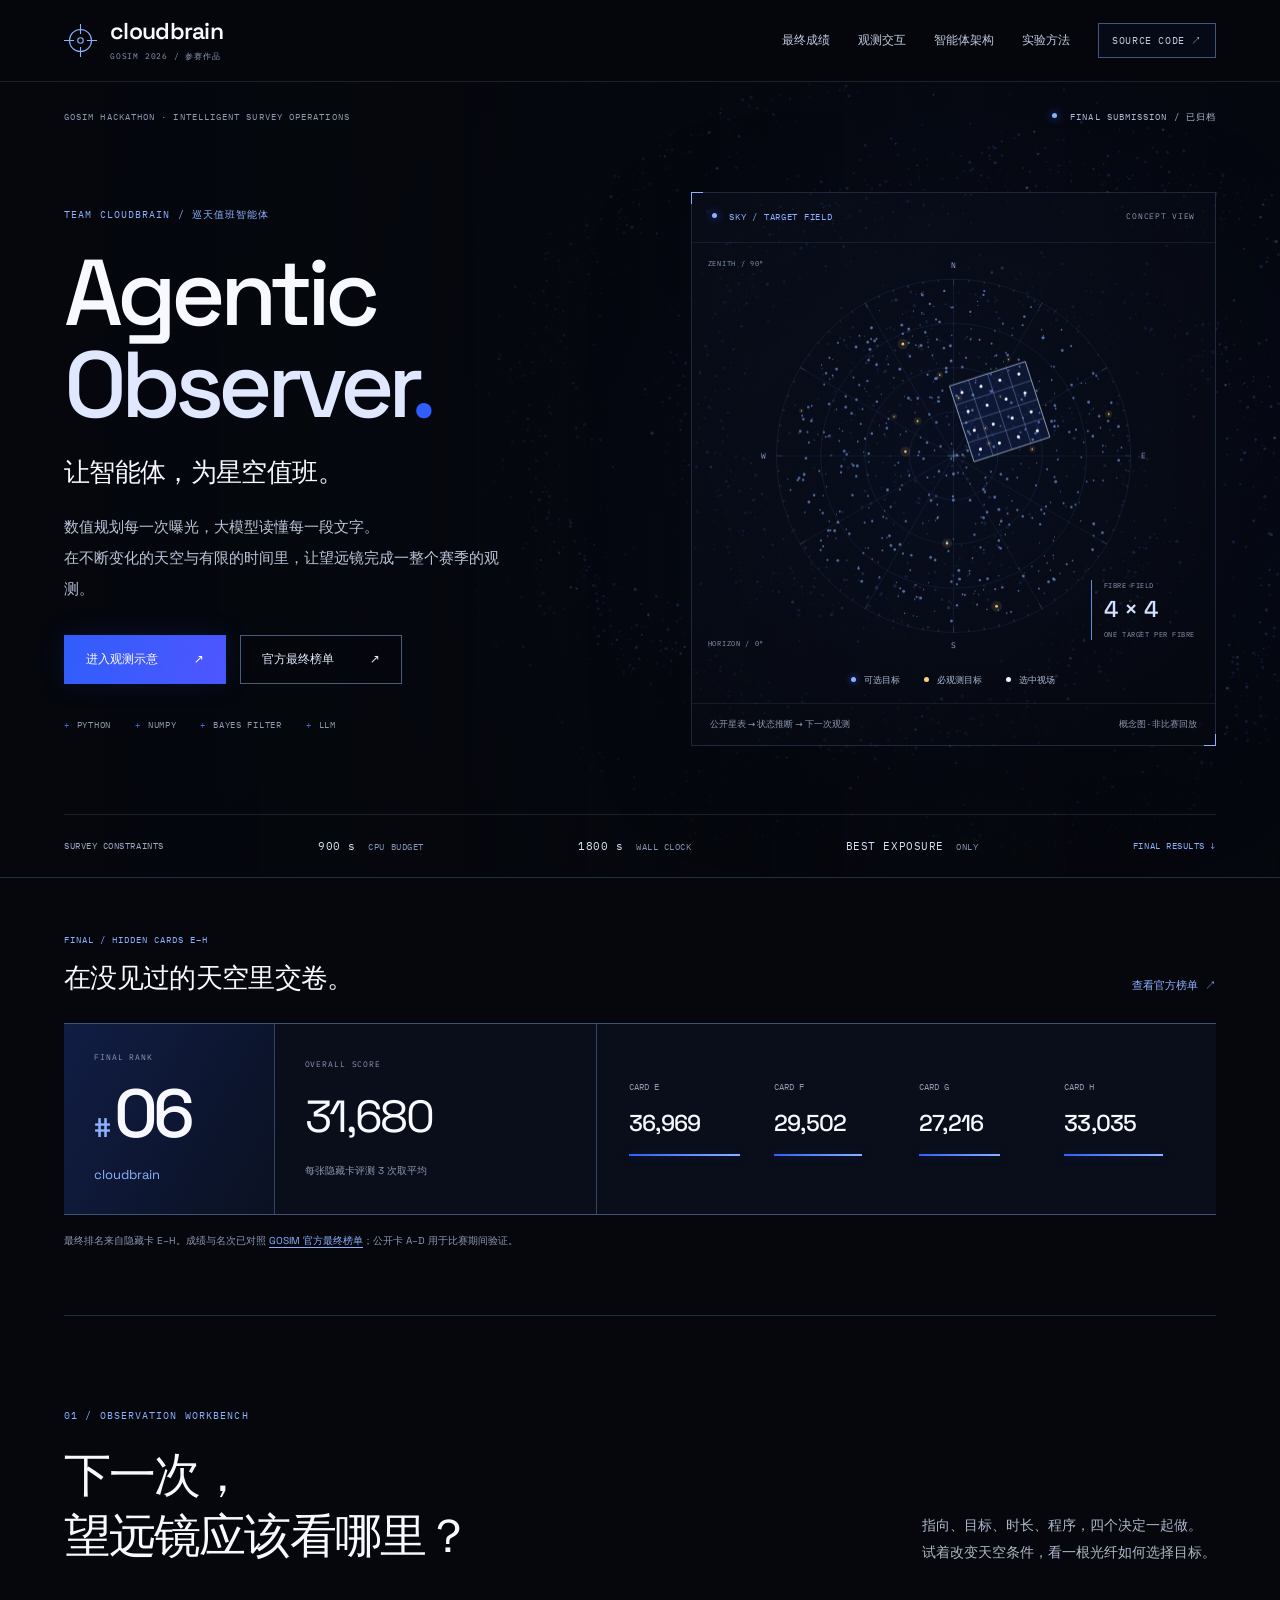
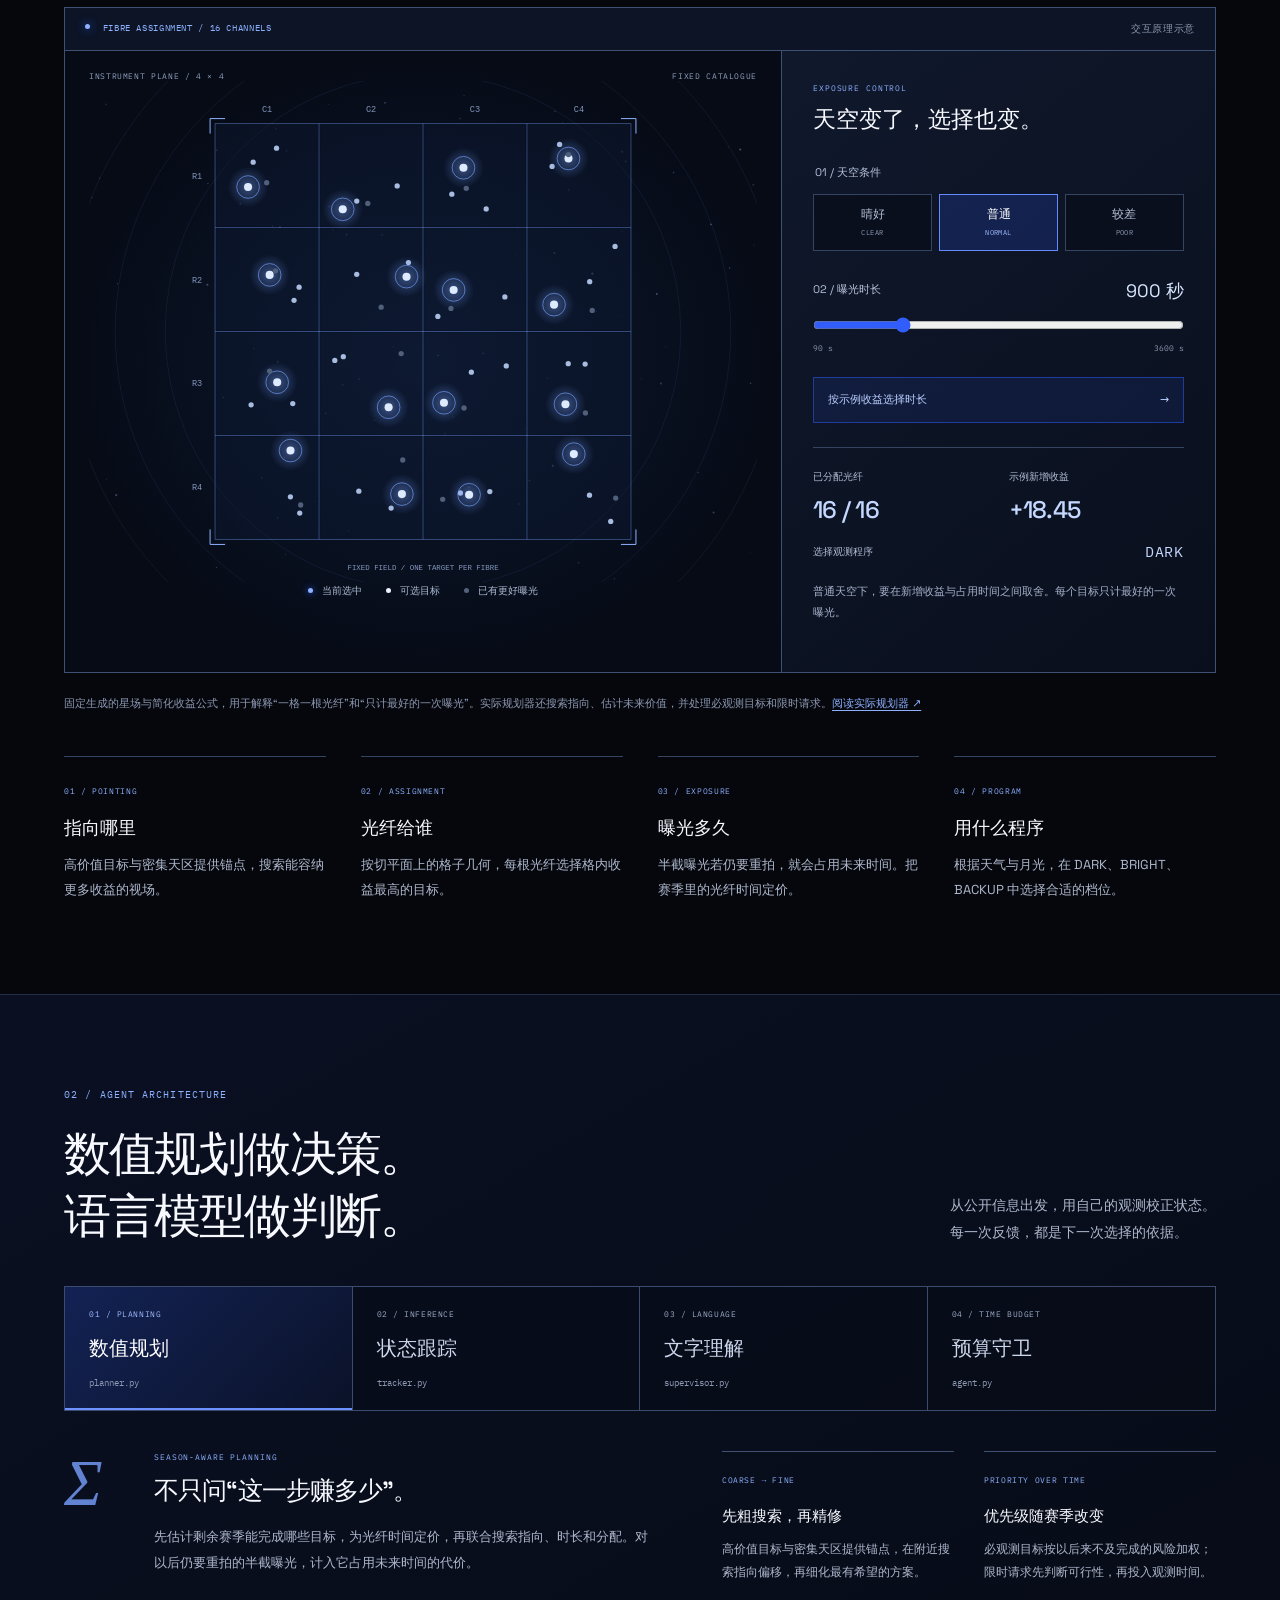
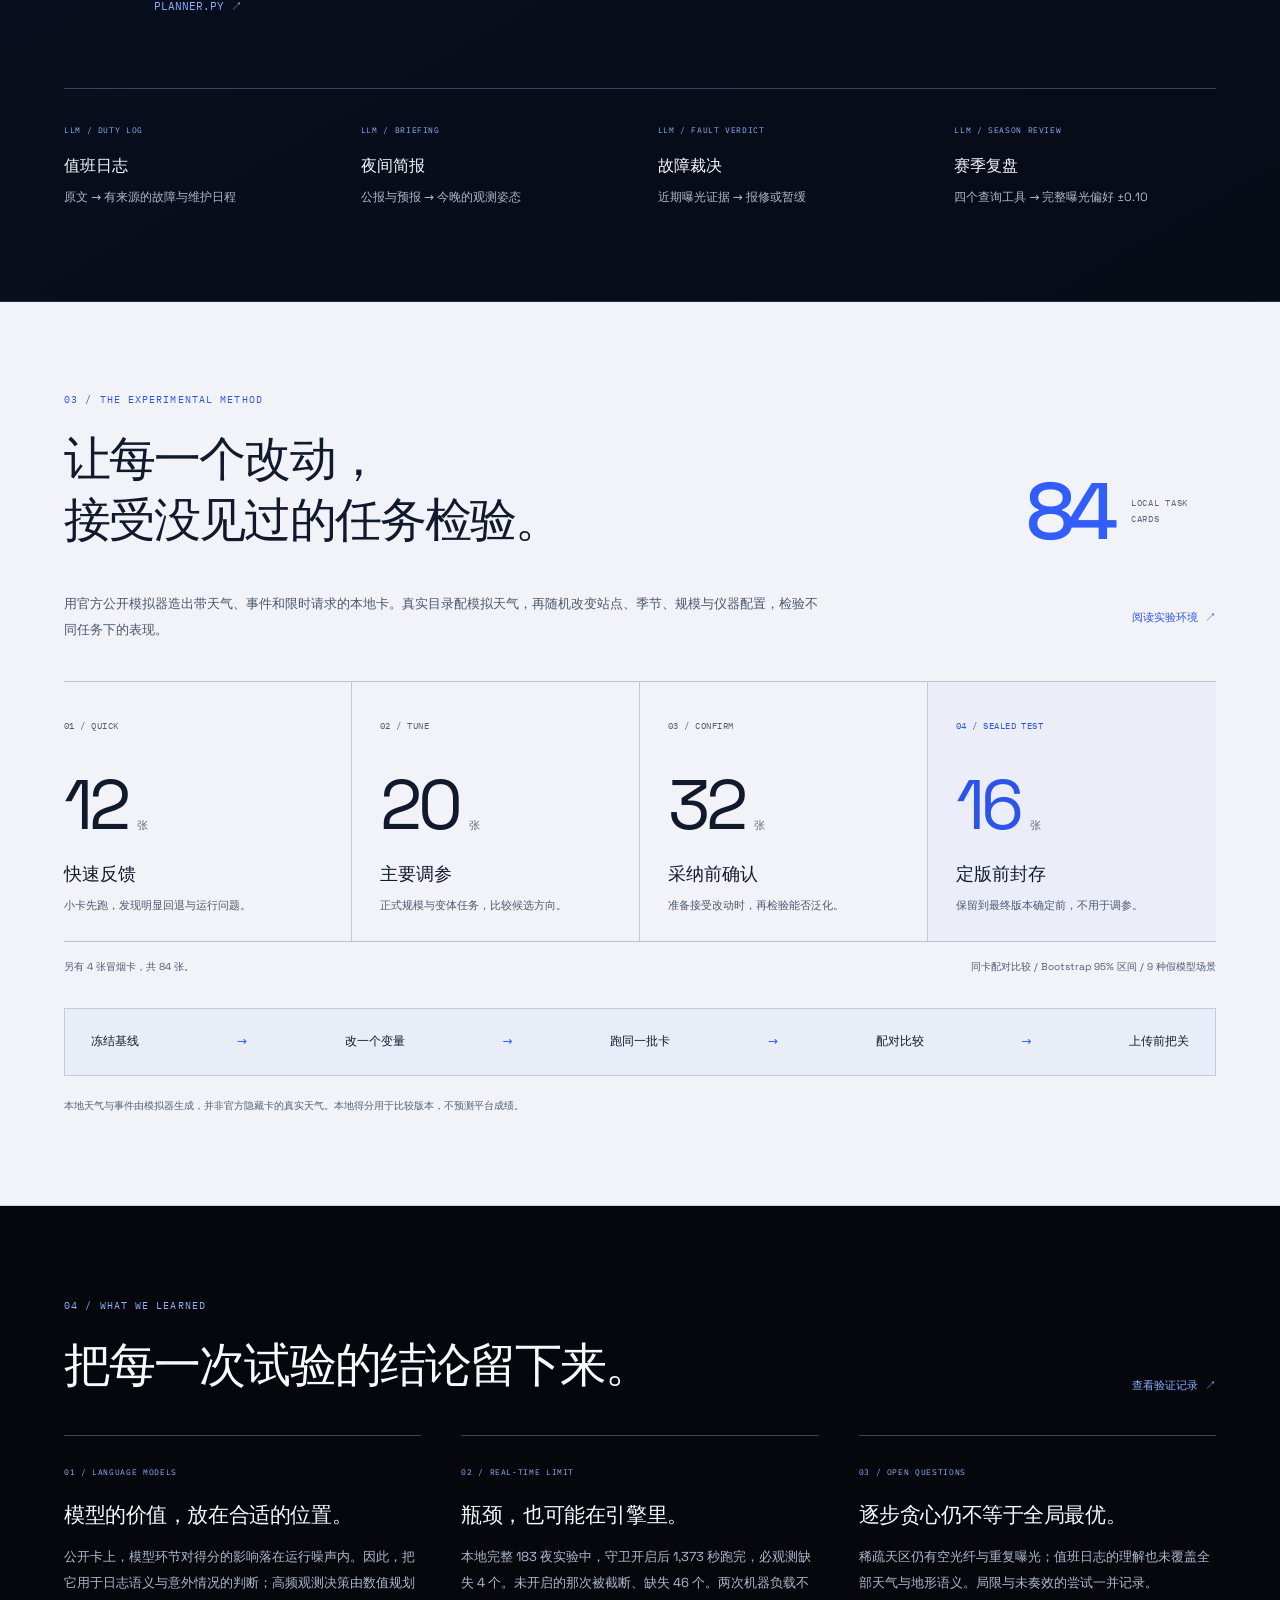
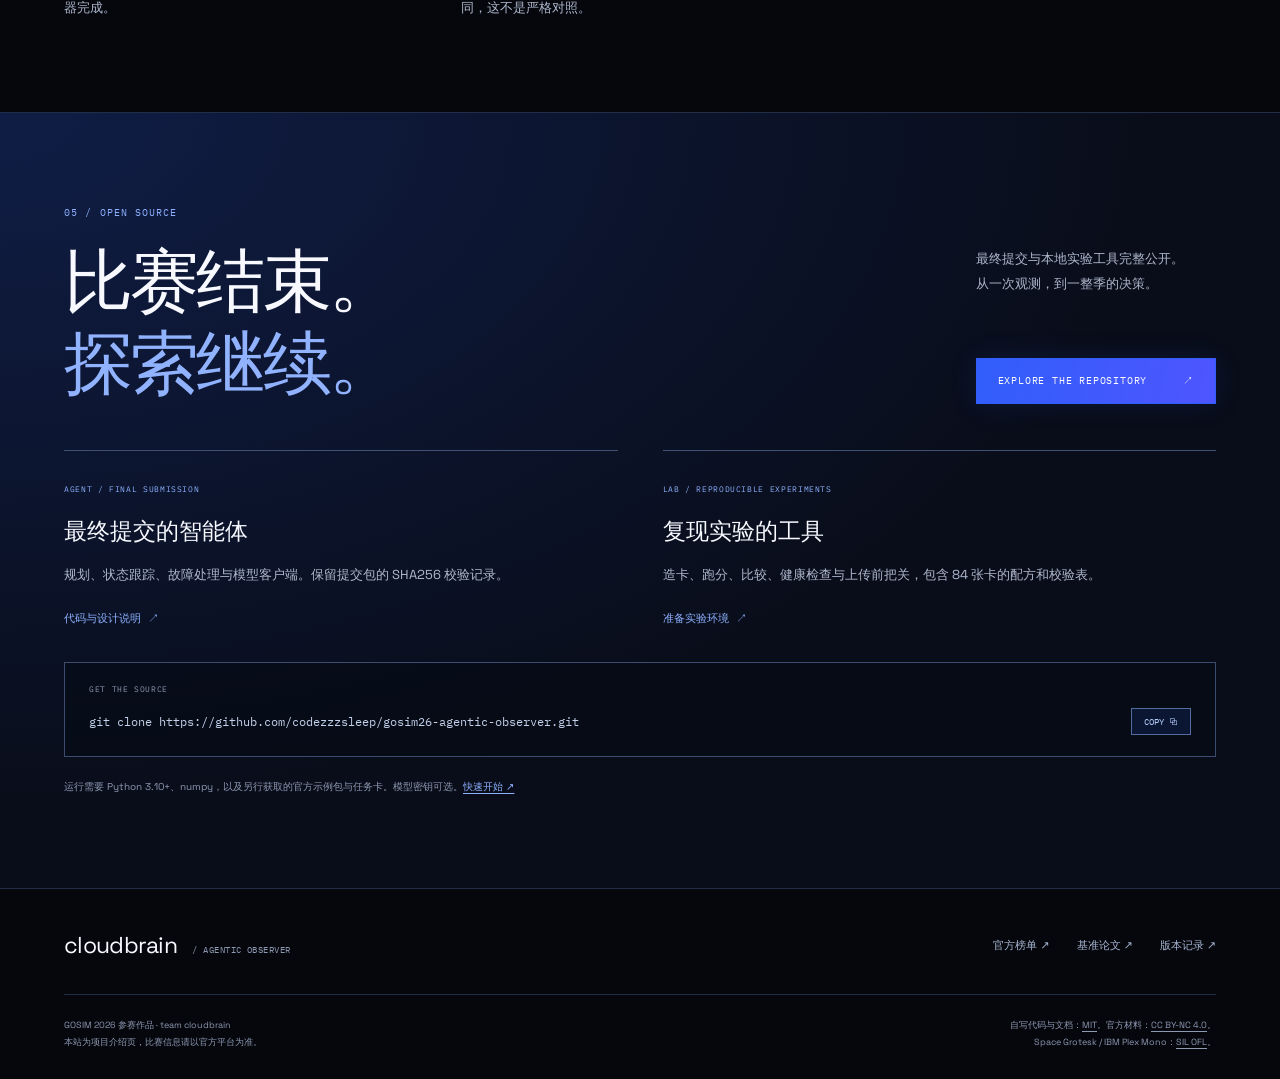
==== commit 865103e1: "Redesign showcase around GOSIM survey visual language" ====
--- a/site/index.html
+++ b/site/index.html
@@ -3,16 +3,19 @@
   <head>
     <meta charset="utf-8" />
     <meta name="viewport" content="width=device-width, initial-scale=1" />
-    <meta name="theme-color" content="#0b1015" />
+    <meta name="theme-color" content="#05070d" />
     <meta
       name="description"
-      content="Agentic Observer · 巡天值班智能体。GOSIM 2026 决赛第 6 名：数值规划每一次曝光，大模型理解值班日志，用 84 张本地任务卡验证改动。"
+      content="cloudbrain 的 GOSIM 2026 巡天值班智能体，决赛第 6 名。数值规划每一次曝光，大模型理解公报与日志。"
     />
     <meta property="og:type" content="website" />
-    <meta property="og:title" content="Agentic Observer · 巡天值班智能体" />
+    <meta
+      property="og:title"
+      content="Agentic Observer / cloudbrain · 巡天值班智能体"
+    />
     <meta
       property="og:description"
-      content="每一次曝光，都为整个赛季。数值规划、文字理解与可复现的实验闭环。"
+      content="数值规划每一次曝光，大模型读懂每一段文字。GOSIM 2026 决赛第 6 名。"
     />
     <meta
       property="og:url"
@@ -23,242 +26,176 @@
       href="https://codezzzsleep.github.io/gosim26-agentic-observer/"
     />
     <link rel="icon" href="favicon.svg" type="image/svg+xml" />
+    <link
+      rel="preload"
+      href="fonts/space-grotesk.woff2"
+      as="font"
+      type="font/woff2"
+      crossorigin
+    />
     <link rel="stylesheet" href="style.css" />
     <script src="app.js" defer></script>
-    <title>Agentic Observer · 巡天值班智能体</title>
+    <title>Agentic Observer / cloudbrain · 巡天值班智能体</title>
   </head>
   <body>
     <a class="skip-link" href="#main">跳到主要内容</a>
+    <div class="scroll-progress" aria-hidden="true">
+      <i id="scroll-progress"></i>
+    </div>
     <header class="site-header">
-      <a class="brand" href="#top" aria-label="Agentic Observer 首页">
-        <svg
-          class="brand-mark"
-          viewBox="0 0 32 32"
-          fill="none"
-          aria-hidden="true"
-        >
-          <circle cx="16" cy="16" r="10" />
-          <ellipse
-            cx="16"
-            cy="16"
-            rx="15"
-            ry="5"
-            transform="rotate(-35 16 16)"
-          />
-          <circle class="brand-dot" cx="16" cy="16" r="2" />
-        </svg>
-        <span>AGENTIC OBSERVER<small>巡天值班智能体</small></span>
-      </a>
+      <a class="brand" href="#top" aria-label="cloudbrain 项目首页"
+        ><svg viewBox="0 0 36 36" aria-hidden="true" fill="none">
+          <circle cx="18" cy="18" r="12" />
+          <path d="M18 0v11m0 14v11M0 18h11m14 0h11" />
+          <circle cx="18" cy="18" r="3" /></svg
+        ><span>cloudbrain<small>GOSIM 2026 / 参赛作品</small></span></a
+      >
       <button
         class="menu-toggle"
         type="button"
         aria-expanded="false"
         aria-controls="navigation"
       >
-        导航 <span aria-hidden="true">＋</span>
+        MENU <span aria-hidden="true">＋</span>
       </button>
       <nav id="navigation" aria-label="主要导航">
-        <a href="#experiment">观测示意</a><a href="#architecture">工作原理</a
-        ><a href="#results">比赛成绩</a><a href="#lab">实验方法</a>
-        <a
+        <a href="#results">最终成绩</a><a href="#experiment">观测交互</a
+        ><a href="#architecture">智能体架构</a><a href="#lab">实验方法</a
+        ><a
           class="nav-source"
           href="https://github.com/codezzzsleep/gosim26-agentic-observer"
-          >源码 <span aria-hidden="true">↗</span></a
+          >SOURCE CODE <span aria-hidden="true">↗</span></a
         >
       </nav>
     </header>
-
     <main id="main">
-      <section class="hero wrap" id="top" aria-labelledby="hero-title">
-        <div class="hero-copy">
-          <div class="eyebrow">
-            <span class="status-dot"></span> GOSIM 2026 · 比赛已结束 · 最终作品
-          </div>
-          <p class="hero-kicker">AGENTIC OBSERVER / 巡天值班智能体</p>
-          <h1 id="hero-title">每一次曝光，<br /><em>都为整个赛季。</em></h1>
-          <p class="hero-description">
-            在模拟的光纤光谱巡天中，担任一整季的值班天文学家。数值规划决定如何观测，大模型读懂公报与日志，在有限时间里，把每一根光纤用在值得的目标上。
-          </p>
-          <div class="hero-actions">
-            <a class="button primary" href="#experiment"
-              >看一次观测如何选择 <span aria-hidden="true">↓</span></a
-            ><a
-              class="button quiet"
-              href="https://github.com/codezzzsleep/gosim26-agentic-observer"
-              >探索项目 <span aria-hidden="true">↗</span></a
-            >
-          </div>
-          <div class="hero-signoff">
-            <span>TEAM CLOUDBRAIN</span
-            ><span>NUMERICAL PLANNING × LANGUAGE UNDERSTANDING</span>
-          </div>
-        </div>
-        <div class="hero-visual" aria-hidden="true">
-          <svg viewBox="0 0 620 570" class="sky-art">
-            <defs>
-              <radialGradient id="sky-glow">
-                <stop stop-color="#1e4941" stop-opacity=".5" />
-                <stop offset="1" stop-color="#0b1015" stop-opacity="0" />
-              </radialGradient>
-              <linearGradient id="beam" x1="0" y1="1" x2="1" y2="0">
-                <stop stop-color="#79dfb8" stop-opacity="0" />
-                <stop offset="1" stop-color="#79dfb8" stop-opacity=".1" />
-              </linearGradient>
-            </defs>
-            <circle cx="315" cy="275" r="255" fill="url(#sky-glow)" />
-            <g class="sky-orbits" fill="none" stroke="#43645e">
-              <circle cx="315" cy="270" r="205" />
-              <ellipse
-                cx="315"
-                cy="270"
-                rx="205"
-                ry="76"
-                transform="rotate(-28 315 270)"
-              />
-              <ellipse
-                cx="315"
-                cy="270"
-                rx="205"
-                ry="155"
-                transform="rotate(-28 315 270)"
-              />
-              <ellipse
-                cx="315"
-                cy="270"
-                rx="87"
-                ry="205"
-                transform="rotate(-28 315 270)"
-              />
-              <path d="M105 270H525M315 58V481" />
-            </g>
-            <g id="hero-stars" fill="#a9bdbb">
-              <circle cx="179" cy="185" r="2" />
-              <circle cx="449" cy="216" r="2" />
-              <circle cx="221" cy="395" r="2" />
-              <circle cx="397" cy="371" r="2" />
-            </g>
-            <path d="M154 456L281 176L404 235Z" fill="url(#beam)" />
-            <g
-              transform="translate(245 157) rotate(14 72 72)"
-              class="fibre-art"
-              fill="none"
-              stroke="#79dfb8"
-            >
-              <rect width="144" height="144" rx="2" />
-              <path
-                d="M36 0V144M72 0V144M108 0V144M0 36H144M0 72H144M0 108H144"
-              />
-              <path
-                d="M-9 0H-17V-17H0M144-9V-17H161V0M161 144V161H144M0 161H-17V144"
-              />
-              <g fill="#9af1cf" stroke="none">
-                <circle cx="16" cy="21" r="3" />
-                <circle cx="56" cy="14" r="3" />
-                <circle cx="87" cy="27" r="3" />
-                <circle cx="125" cy="16" r="3" />
-                <circle cx="20" cy="54" r="3" />
-                <circle cx="49" cy="61" r="3" />
-                <circle cx="83" cy="50" r="3" />
-                <circle cx="127" cy="58" r="3" />
-                <circle cx="18" cy="91" r="3" />
-                <circle cx="58" cy="83" r="3" />
-                <circle cx="89" cy="92" r="3" />
-                <circle cx="129" cy="82" r="3" />
-                <circle cx="26" cy="123" r="3" />
-                <circle cx="50" cy="130" r="3" />
-                <circle cx="94" cy="117" r="3" />
-                <circle cx="119" cy="126" r="3" />
-              </g>
-            </g>
-            <g class="sky-labels" fill="#80998f">
-              <text x="102" y="70">A SEASON OF DECISIONS</text>
-              <text x="393" y="141" fill="#79dfb8">OBSERVATION FIELD</text>
-              <path d="M407 149L386 173" stroke="#79dfb8" stroke-opacity=".5" />
-              <text x="367" y="453">ONE TARGET / ONE FIBRE</text>
-              <text x="215" y="523" fill="#79dfb8">
-                OBSERVE → INFER → PLAN → OBSERVE
-              </text>
-            </g>
-            <circle cx="137" cy="368" r="5" fill="#79dfb8" />
-            <circle
-              cx="137"
-              cy="368"
-              r="13"
-              fill="none"
-              stroke="#79dfb8"
-              stroke-opacity=".3"
-            />
-          </svg>
-          <span class="visual-corner">光纤视场 · 概念示意</span>
+      <section class="hero" id="top" aria-labelledby="hero-title">
+        <canvas
+          id="sky-background"
+          class="sky-background"
+          aria-hidden="true"
+        ></canvas>
+        <div class="hero-veil" aria-hidden="true"></div>
+        <div class="hero-topline wrap">
+          <span>GOSIM HACKATHON · INTELLIGENT SURVEY OPERATIONS</span
+          ><span class="archive-label"><i></i> FINAL SUBMISSION / 已归档</span>
+        </div>
+        <div class="hero-layout wrap">
+          <div class="hero-copy">
+            <p class="eyebrow">TEAM CLOUDBRAIN / 巡天值班智能体</p>
+            <h1 id="hero-title">
+              Agentic<br /><span>Observer<span class="title-dot">.</span></span>
+            </h1>
+            <h2 class="hero-chinese">让智能体，为星空值班。</h2>
+            <p class="hero-description">
+              数值规划每一次曝光，大模型读懂每一段文字。<br />在不断变化的天空与有限的时间里，让望远镜完成一整个赛季的观测。
+            </p>
+            <div class="hero-actions">
+              <a class="button primary" href="#experiment"
+                >进入观测示意 <span aria-hidden="true">↗</span></a
+              ><a
+                class="button secondary"
+                href="https://create.gosim.org/survey26/platform/leaderboard/final-hidden"
+                >官方最终榜单 <span aria-hidden="true">↗</span></a
+              >
+            </div>
+            <div class="hero-stack">
+              <span>PYTHON</span><span>NUMPY</span><span>BAYES FILTER</span
+              ><span>LLM</span>
+            </div>
+          </div>
+          <div class="sky-console">
+            <div class="console-heading">
+              <span><i class="signal-dot"></i> SKY / TARGET FIELD</span
+              ><span>CONCEPT VIEW</span>
+            </div>
+            <div class="sky-map-wrap">
+              <canvas
+                id="hero-map"
+                width="700"
+                height="560"
+                role="img"
+                aria-label="巡天天空坐标与光纤视场的概念图"
+              ></canvas
+              ><span class="map-axis axis-top">ZENITH / 90°</span
+              ><span class="map-axis axis-bottom">HORIZON / 0°</span>
+              <div class="map-tag">
+                <span>FIBRE FIELD</span><strong>4 × 4</strong
+                ><span>ONE TARGET PER FIBRE</span>
+              </div>
+            </div>
+            <div class="console-legend">
+              <span><i class="dot blue"></i> 可选目标</span
+              ><span><i class="dot gold"></i> 必观测目标</span
+              ><span><i class="dot white"></i> 选中视场</span>
+            </div>
+            <div class="console-footer">
+              <span>公开星表 → 状态推断 → 下一次观测</span
+              ><span>概念图 · 非比赛回放</span>
+            </div>
+          </div>
+        </div>
+        <div class="hero-bottom wrap">
+          <span class="bottom-label">SURVEY CONSTRAINTS</span
+          ><span><b>900 s</b> CPU BUDGET</span
+          ><span><b>1800 s</b> WALL CLOCK</span
+          ><span><b>BEST EXPOSURE</b> ONLY</span
+          ><a href="#results"
+            >FINAL RESULTS <span aria-hidden="true">↓</span></a
+          >
         </div>
       </section>
 
-      <div class="metrics wrap" aria-label="项目概览">
-        <div>
-          <span class="metric-value">6<small>th</small></span
-          ><span class="metric-label">决赛最终名次</span>
-        </div>
-        <div>
-          <span class="metric-value">31,680</span
-          ><span class="metric-label">隐藏卡决赛总分</span>
-        </div>
-        <div>
-          <span class="metric-value">84</span
-          ><span class="metric-label">本地模拟任务卡</span>
-        </div>
-        <div>
-          <span class="metric-value metric-word">numpy</span
-          ><span class="metric-label">唯一第三方依赖</span>
-        </div>
-      </div>
-
       <section
-        class="section wrap"
-        id="mission"
-        aria-labelledby="mission-title"
+        class="results-section wrap"
+        id="results"
+        aria-labelledby="results-title"
       >
-        <div class="section-heading">
+        <div class="section-heading compact">
           <div>
-            <div class="eyebrow">01 / THE MISSION</div>
-            <h2 id="mission-title">一次曝光，四个决定。</h2>
-          </div>
-          <p>望远镜的时间不能存起来。<br />每一步，都要同时考虑眼前和以后。</p>
-        </div>
-        <div class="decision-list">
-          <article>
-            <span class="decision-number">01</span>
-            <h3>指向哪里</h3>
-            <p>从当前可见的天区里，搜索能容纳更多高收益目标的观测视场。</p>
-            <span class="mono">POINTING / ALT · AZ</span>
-          </article>
-          <article>
-            <span class="decision-number">02</span>
-            <h3>光纤给谁</h3>
-            <p>
-              按光纤格子的真实几何，每根光纤选一个目标，让整个视场的收益更高。
-            </p>
-            <span class="mono">ASSIGNMENT / TARGET → FIBRE</span>
-          </article>
-          <article>
-            <span class="decision-number">03</span>
-            <h3>曝光多久</h3>
-            <p>
-              同一目标只计最好的一次曝光。拍到一半再重拍，往往是在重复花时间。
-            </p>
-            <span class="mono">EXPOSURE / 90–3600 s *</span>
-          </article>
-          <article>
-            <span class="decision-number">04</span>
-            <h3>用什么程序</h3>
-            <p>
-              根据天气与月光，选择 DARK、BRIGHT 或 BACKUP，争取合适的计分倍率。
-            </p>
-            <span class="mono">PROGRAM / DARK · BRIGHT · BACKUP</span>
-          </article>
+            <p class="eyebrow">FINAL / HIDDEN CARDS E–H</p>
+            <h2 id="results-title">在没见过的天空里交卷。</h2>
+          </div>
+          <a
+            class="text-link"
+            href="https://create.gosim.org/survey26/platform/leaderboard/final-hidden"
+            >查看官方榜单 ↗</a
+          >
+        </div>
+        <div class="final-board">
+          <div class="rank-cell">
+            <span class="mono">FINAL RANK</span><strong><span>#</span>06</strong
+            ><span>cloudbrain</span>
+          </div>
+          <div class="total-cell">
+            <span class="mono">OVERALL SCORE</span><strong>31,680</strong
+            ><span>每张隐藏卡评测 3 次取平均</span>
+          </div>
+          <div class="card-scores">
+            <div>
+              <span>CARD E</span><strong>36,969</strong
+              ><i style="--score: 92.4%"></i>
+            </div>
+            <div>
+              <span>CARD F</span><strong>29,502</strong
+              ><i style="--score: 73.8%"></i>
+            </div>
+            <div>
+              <span>CARD G</span><strong>27,216</strong
+              ><i style="--score: 68%"></i>
+            </div>
+            <div>
+              <span>CARD H</span><strong>33,035</strong
+              ><i style="--score: 82.6%"></i>
+            </div>
+          </div>
         </div>
         <p class="caption">
-          * 规划器的候选时长覆盖 90–3600
-          秒；实际上下限由任务卡中的仪器参数决定。
+          最终排名来自隐藏卡 E–H。成绩与名次已对照
+          <a
+            href="https://create.gosim.org/survey26/platform/leaderboard/final-hidden"
+            >GOSIM 官方最终榜单</a
+          >；公开卡 A–D 用于比赛期间验证。
         </p>
       </section>
 
@@ -269,52 +206,54 @@
       >
         <div class="section-heading">
           <div>
-            <div class="eyebrow">02 / TRY AN OBSERVATION</div>
-            <h2 id="experiment-title">
-              给定一片星空，<br />怎样用好每根光纤？
-            </h2>
-          </div>
-          <p>改变天空条件和曝光时长，<br />看看同一个视场会选择哪些目标。</p>
+            <p class="eyebrow">01 / OBSERVATION WORKBENCH</p>
+            <h2 id="experiment-title">下一次，<br />望远镜应该看哪里？</h2>
+          </div>
+          <p class="section-description">
+            指向、目标、时长、程序，四个决定一起做。<br />试着改变天空条件，看一根光纤如何选择目标。
+          </p>
+        </div>
+        <div class="workbench-title">
+          <span><i class="signal-dot"></i> FIBRE ASSIGNMENT / 16 CHANNELS</span
+          ><span>交互原理示意</span>
         </div>
         <div class="observation-demo">
           <div class="field-panel">
             <div class="panel-top">
-              <span class="mono">FIBRE FIELD / 4 × 4</span
-              ><span class="small-pill">固定示例星场</span>
+              <span>INSTRUMENT PLANE / 4 × 4</span><span>FIXED CATALOGUE</span>
             </div>
             <canvas
               id="field-canvas"
               width="800"
               height="600"
               role="img"
-              aria-label="16 个光纤格子中的示例目标分配，文字结果显示在右侧"
+              aria-label="16 个光纤格子中的示例目标分配，文字结果显示在控制面板中"
             ></canvas>
             <div class="field-legend">
-              <span><i class="legend-dot selected"></i>当前选中</span
-              ><span><i class="legend-dot candidate"></i>可选目标</span
-              ><span><i class="legend-dot complete"></i>已有更好曝光</span>
+              <span><i class="dot blue"></i> 当前选中</span
+              ><span><i class="dot white"></i> 可选目标</span
+              ><span><i class="dot dim"></i> 已有更好曝光</span>
             </div>
           </div>
           <div class="demo-controls">
-            <div class="eyebrow">OBSERVING CONDITIONS</div>
+            <p class="eyebrow">EXPOSURE CONTROL</p>
             <h3>天空变了，选择也变。</h3>
             <fieldset class="weather-control">
-              <legend>天空条件</legend>
+              <legend>01 / 天空条件</legend>
               <div class="segmented">
                 <button type="button" data-weather="0.95" aria-pressed="false">
-                  晴好</button
+                  晴好 <span>CLEAR</span></button
                 ><button type="button" data-weather="0.7" aria-pressed="true">
-                  普通</button
+                  普通 <span>NORMAL</span></button
                 ><button type="button" data-weather="0.4" aria-pressed="false">
-                  较差
+                  较差 <span>POOR</span>
                 </button>
               </div>
             </fieldset>
             <label class="slider-label" for="duration"
-              >曝光时长
+              >02 / 曝光时长
               <output id="duration-label" for="duration">900 秒</output></label
-            >
-            <input
+            ><input
               id="duration"
               type="range"
               min="90"
@@ -322,11 +261,9 @@
               step="30"
               value="900"
             />
-            <div class="slider-ends mono">
-              <span>90 s</span><span>3600 s</span>
-            </div>
+            <div class="slider-ends"><span>90 s</span><span>3600 s</span></div>
             <button class="auto-button" type="button" id="auto-duration">
-              按示例收益选择时长 <span aria-hidden="true">↗</span>
+              按示例收益选择时长 <span aria-hidden="true">→</span>
             </button>
             <div class="demo-results" aria-live="polite" aria-atomic="true">
               <div>
@@ -340,507 +277,510 @@
               </div>
             </div>
             <p class="demo-explanation" id="demo-explanation">
-              更长的曝光能完成更多目标，也会占用更多观测时间。
+              同一目标只保留最好的一次曝光。
             </p>
           </div>
         </div>
         <p class="caption">
-          交互原理示意：使用固定生成的目标、简化的完成度与收益公式，不是比赛数据或真实观测回放。实际规划器还会搜索指向、估计未来价值，并处理必观测目标与限时请求。<a
+          固定生成的星场与简化收益公式，用于解释“一格一根光纤”和“只计最好的一次曝光”。实际规划器还搜索指向、估计未来价值，并处理必观测目标和限时请求。<a
             href="https://github.com/codezzzsleep/gosim26-agentic-observer/blob/main/agent/planner.py"
-            >查看实际规划器 ↗</a
+            >阅读实际规划器 ↗</a
           >
         </p>
         <noscript
-          ><p class="no-script">
+          ><p>
             启用 JavaScript
-            可体验观测示意。实际规则是：一格一根光纤，每格选一个目标；同一目标只保留最好的一次曝光。
+            可体验观测交互。实际规则：一根光纤一个目标，同一目标只保留最好的一次曝光。
           </p></noscript
         >
+        <div class="four-decisions">
+          <article>
+            <span>01 / POINTING</span>
+            <h3>指向哪里</h3>
+            <p>高价值目标与密集天区提供锚点，搜索能容纳更多收益的视场。</p>
+          </article>
+          <article>
+            <span>02 / ASSIGNMENT</span>
+            <h3>光纤给谁</h3>
+            <p>按切平面上的格子几何，每根光纤选择格内收益最高的目标。</p>
+          </article>
+          <article>
+            <span>03 / EXPOSURE</span>
+            <h3>曝光多久</h3>
+            <p>
+              半截曝光若仍要重拍，就会占用未来时间。把赛季里的光纤时间定价。
+            </p>
+          </article>
+          <article>
+            <span>04 / PROGRAM</span>
+            <h3>用什么程序</h3>
+            <p>根据天气与月光，在 DARK、BRIGHT、BACKUP 中选择合适的档位。</p>
+          </article>
+        </div>
+      </section>
+
+      <section
+        class="architecture-section"
+        id="architecture"
+        aria-labelledby="architecture-title"
+      >
+        <div class="wrap section">
+          <div class="section-heading">
+            <div>
+              <p class="eyebrow">02 / AGENT ARCHITECTURE</p>
+              <h2 id="architecture-title">
+                数值规划做决策。<br />语言模型做判断。
+              </h2>
+            </div>
+            <p class="section-description">
+              从公开信息出发，用自己的观测校正状态。<br />每一次反馈，都是下一次选择的依据。
+            </p>
+          </div>
+          <div class="architecture-tabs" role="tablist" aria-label="核心模块">
+            <button
+              type="button"
+              role="tab"
+              id="tab-planner"
+              aria-selected="true"
+              aria-controls="panel-planner"
+              tabindex="0"
+            >
+              <span>01 / PLANNING</span><strong>数值规划</strong
+              ><small>planner.py</small></button
+            ><button
+              type="button"
+              role="tab"
+              id="tab-tracker"
+              aria-selected="false"
+              aria-controls="panel-tracker"
+              tabindex="-1"
+            >
+              <span>02 / INFERENCE</span><strong>状态跟踪</strong
+              ><small>tracker.py</small></button
+            ><button
+              type="button"
+              role="tab"
+              id="tab-model"
+              aria-selected="false"
+              aria-controls="panel-model"
+              tabindex="-1"
+            >
+              <span>03 / LANGUAGE</span><strong>文字理解</strong
+              ><small>supervisor.py</small></button
+            ><button
+              type="button"
+              role="tab"
+              id="tab-budget"
+              aria-selected="false"
+              aria-controls="panel-budget"
+              tabindex="-1"
+            >
+              <span>04 / TIME BUDGET</span><strong>预算守卫</strong
+              ><small>agent.py</small>
+            </button>
+          </div>
+          <div
+            class="architecture-panel"
+            id="panel-planner"
+            role="tabpanel"
+            aria-labelledby="tab-planner"
+            tabindex="0"
+          >
+            <div class="module-main">
+              <span class="module-symbol">Σ</span>
+              <div>
+                <p class="eyebrow">SEASON-AWARE PLANNING</p>
+                <h3>不只问“这一步赚多少”。</h3>
+                <p>
+                  先估计剩余赛季能完成哪些目标，为光纤时间定价，再联合搜索指向、时长和分配。对以后仍要重拍的半截曝光，计入它占用未来时间的代价。
+                </p>
+                <a
+                  class="text-link"
+                  href="https://github.com/codezzzsleep/gosim26-agentic-observer/blob/main/agent/planner.py"
+                  >PLANNER.PY ↗</a
+                >
+              </div>
+            </div>
+            <div class="module-details">
+              <article>
+                <span>COARSE → FINE</span>
+                <h4>先粗搜索，再精修</h4>
+                <p>
+                  高价值目标与密集天区提供锚点，在附近搜索指向偏移，再细化最有希望的方案。
+                </p>
+              </article>
+              <article>
+                <span>PRIORITY OVER TIME</span>
+                <h4>优先级随赛季改变</h4>
+                <p>
+                  必观测目标按以后来不及完成的风险加权；限时请求先判断可行性，再投入观测时间。
+                </p>
+              </article>
+            </div>
+          </div>
+          <div
+            class="architecture-panel"
+            id="panel-tracker"
+            role="tabpanel"
+            aria-labelledby="tab-tracker"
+            tabindex="0"
+            hidden
+          >
+            <div class="module-main">
+              <span class="module-symbol">P</span>
+              <div>
+                <p class="eyebrow">BAYESIAN STATE ESTIMATION</p>
+                <h3>低收益，是天气还是故障？</h3>
+                <p>
+                  贝叶斯滤波同时估计天气水平 W、仪器效率 η
+                  和故障概率。天气影响完成度与程序档位，仪器效率只影响完成度，曝光反馈让两者逐步分开。
+                </p>
+                <a
+                  class="text-link"
+                  href="https://github.com/codezzzsleep/gosim26-agentic-observer/blob/main/agent/tracker.py"
+                  >TRACKER.PY ↗</a
+                >
+              </div>
+            </div>
+            <div class="module-details">
+              <article>
+                <span>HAZARDS / POINTING</span>
+                <h4>区分不同的异常</h4>
+                <p>
+                  处理地形遮挡、局部天气、圆顶关闭与地震，用命中和未命中结果估计隐藏指向偏差。
+                </p>
+              </article>
+              <article>
+                <span>LEDGER / RECOVERY</span>
+                <h4>数据丢失后重建</h4>
+                <p>
+                  账本可作废指定窗口并重放，再用引擎返回的最佳成绩校正状态，重新安排目标。
+                </p>
+              </article>
+            </div>
+          </div>
+          <div
+            class="architecture-panel"
+            id="panel-model"
+            role="tabpanel"
+            aria-labelledby="tab-model"
+            tabindex="0"
+            hidden
+          >
+            <div class="module-main">
+              <span class="module-symbol">文</span>
+              <div>
+                <p class="eyebrow">BOUNDED LANGUAGE REASONING</p>
+                <h3>理解文字，影响有界。</h3>
+                <p>
+                  模型提取日志事实、写夜间简报、裁决故障，并通过工具复盘赛季。答案经过代码校验，只在指定范围内生效；没有密钥或调用失败，依然按规则运行。
+                </p>
+                <a
+                  class="text-link"
+                  href="https://github.com/codezzzsleep/gosim26-agentic-observer/blob/main/agent/supervisor.py"
+                  >SUPERVISOR.PY ↗</a
+                >
+              </div>
+            </div>
+            <div class="module-details">
+              <article>
+                <span>GROUNDED FACTS</span>
+                <h4>事实必须有来源</h4>
+                <p>
+                  故障、维护和校准日程须引用原文行号，并通过时区、时间窗口与更正版本的校验。
+                </p>
+              </article>
+              <article>
+                <span>PAUSE / WAIT / CONTINUE</span>
+                <h4>调用也有时间成本</h4>
+                <p>
+                  关键时点暂停并等待回答；单请求、限流退避、服务切换与工具协议回退控制失败影响。
+                </p>
+              </article>
+            </div>
+          </div>
+          <div
+            class="architecture-panel"
+            id="panel-budget"
+            role="tabpanel"
+            aria-labelledby="tab-budget"
+            tabindex="0"
+            hidden
+          >
+            <div class="module-main">
+              <span class="module-symbol">t</span>
+              <div>
+                <p class="eyebrow">CPU & WALL-CLOCK GUARD</p>
+                <h3>跑完整季，才拿得到后面的分。</h3>
+                <p>
+                  每卡有 900 秒 CPU 预算与 30
+                  分钟真实时间上限。引擎随着曝光账本变大而变慢，守卫持续测量并预测剩余赛季需要的真实时间。
+                </p>
+                <a
+                  class="text-link"
+                  href="https://github.com/codezzzsleep/gosim26-agentic-observer/blob/main/agent/agent.py"
+                  >AGENT.PY ↗</a
+                >
+              </div>
+            </div>
+            <div class="module-details">
+              <article>
+                <span>FEWER / LONGER EXPOSURES</span>
+                <h4>先少搜，再少做几步</h4>
+                <p>
+                  预算吃紧时先降低搜索力度，再提高普通曝光的最短时长，用更少、更长的曝光跑完赛季。
+                </p>
+              </article>
+              <article>
+                <span>VALIDATE / FALL BACK</span>
+                <h4>固定档位与异常兜底</h4>
+                <p>
+                  搜索力度按固定档位调整；发出前校验动作，决策异常则替换为一次等待。
+                </p>
+              </article>
+            </div>
+          </div>
+          <div class="model-roles">
+            <div>
+              <span>LLM / DUTY LOG</span>
+              <h4>值班日志</h4>
+              <p>原文 → 有来源的故障与维护日程</p>
+            </div>
+            <div>
+              <span>LLM / BRIEFING</span>
+              <h4>夜间简报</h4>
+              <p>公报与预报 → 今晚的观测姿态</p>
+            </div>
+            <div>
+              <span>LLM / FAULT VERDICT</span>
+              <h4>故障裁决</h4>
+              <p>近期曝光证据 → 报修或暂缓</p>
+            </div>
+            <div>
+              <span>LLM / SEASON REVIEW</span>
+              <h4>赛季复盘</h4>
+              <p>四个查询工具 → 完整曝光偏好 ±0.10</p>
+            </div>
+          </div>
+        </div>
+      </section>
+
+      <section class="lab-section" id="lab" aria-labelledby="lab-title">
+        <div class="wrap section">
+          <div class="section-heading">
+            <div>
+              <p class="eyebrow">03 / THE EXPERIMENTAL METHOD</p>
+              <h2 id="lab-title">让每一个改动，<br />接受没见过的任务检验。</h2>
+            </div>
+            <div class="lab-total">
+              <strong>84</strong><span>LOCAL TASK CARDS</span>
+            </div>
+          </div>
+          <div class="lab-intro">
+            <p>
+              用官方公开模拟器造出带天气、事件和限时请求的本地卡。真实目录配模拟天气，再随机改变站点、季节、规模与仪器配置，检验不同任务下的表现。
+            </p>
+            <a
+              class="text-link"
+              href="https://github.com/codezzzsleep/gosim26-agentic-observer/tree/main/lab"
+              >阅读实验环境 ↗</a
+            >
+          </div>
+          <div class="lab-tiers">
+            <article>
+              <span class="tier-label">01 / QUICK</span
+              ><strong>12<span>张</span></strong>
+              <h3>快速反馈</h3>
+              <p>小卡先跑，发现明显回退与运行问题。</p>
+            </article>
+            <article>
+              <span class="tier-label">02 / TUNE</span
+              ><strong>20<span>张</span></strong>
+              <h3>主要调参</h3>
+              <p>正式规模与变体任务，比较候选方向。</p>
+            </article>
+            <article>
+              <span class="tier-label">03 / CONFIRM</span
+              ><strong>32<span>张</span></strong>
+              <h3>采纳前确认</h3>
+              <p>准备接受改动时，再检验能否泛化。</p>
+            </article>
+            <article class="sealed-tier">
+              <span class="tier-label">04 / SEALED TEST</span
+              ><strong>16<span>张</span></strong>
+              <h3>定版前封存</h3>
+              <p>保留到最终版本确定前，不用于调参。</p>
+            </article>
+          </div>
+          <div class="lab-footnote">
+            <span>另有 4 张冒烟卡，共 84 张。</span
+            ><span>同卡配对比较 / Bootstrap 95% 区间 / 9 种假模型场景</span>
+          </div>
+          <div class="lab-flow">
+            <span>冻结基线</span><b aria-hidden="true">→</b
+            ><span>改一个变量</span><b aria-hidden="true">→</b
+            ><span>跑同一批卡</span><b aria-hidden="true">→</b
+            ><span>配对比较</span><b aria-hidden="true">→</b
+            ><span>上传前把关</span>
+          </div>
+          <p class="caption">
+            本地天气与事件由模拟器生成，并非官方隐藏卡的真实天气。本地得分用于比较版本，不预测平台成绩。
+          </p>
+        </div>
       </section>
 
       <section
         class="section wrap"
-        id="architecture"
-        aria-labelledby="architecture-title"
+        id="findings"
+        aria-labelledby="findings-title"
       >
         <div class="section-heading">
           <div>
-            <div class="eyebrow">03 / HOW IT WORKS</div>
-            <h2 id="architecture-title">计算做决策，<br />模型读文字。</h2>
-          </div>
-          <p>每个环节都有明确职责。<br />新反馈回来，再更新下一次选择。</p>
-        </div>
-        <div
-          class="loop-diagram"
-          aria-label="决策循环：公开输入、状态推断、数值规划、动作执行、曝光反馈再回到状态推断"
-        >
-          <span>公报 · 日志 · 星表</span><b aria-hidden="true">→</b
-          ><span>状态推断</span><b aria-hidden="true">→</b
-          ><span class="loop-focus">数值规划</span><b aria-hidden="true">→</b
-          ><span>观测 · 等待 · 报修</span><b aria-hidden="true">↩</b
-          ><span>曝光反馈</span>
-        </div>
-        <div class="architecture-tabs" role="tablist" aria-label="核心模块">
-          <button
-            type="button"
-            role="tab"
-            id="tab-planner"
-            aria-selected="true"
-            aria-controls="panel-planner"
-            tabindex="0"
-          >
-            数值规划</button
-          ><button
-            type="button"
-            role="tab"
-            id="tab-tracker"
-            aria-selected="false"
-            aria-controls="panel-tracker"
-            tabindex="-1"
-          >
-            状态跟踪</button
-          ><button
-            type="button"
-            role="tab"
-            id="tab-model"
-            aria-selected="false"
-            aria-controls="panel-model"
-            tabindex="-1"
-          >
-            文字理解</button
-          ><button
-            type="button"
-            role="tab"
-            id="tab-budget"
-            aria-selected="false"
-            aria-controls="panel-budget"
-            tabindex="-1"
-          >
-            时间预算
-          </button>
-        </div>
-        <div
-          class="architecture-panel"
-          id="panel-planner"
-          role="tabpanel"
-          aria-labelledby="tab-planner"
-          tabindex="0"
-        >
-          <div class="module-intro">
-            <span class="module-index">Σ</span>
-            <div>
-              <h3>不只问“这一步赚多少”。</h3>
-              <p>
-                先估计剩余赛季能完成哪些目标，为光纤时间定价，再搜索指向、时长和分配。对以后仍要重拍的半截曝光，计入它占用未来时间的代价。
-              </p>
-              <a
-                class="source-link"
-                href="https://github.com/codezzzsleep/gosim26-agentic-observer/blob/main/agent/planner.py"
-                >planner.py ↗</a
-              >
-            </div>
-          </div>
-          <div class="module-details">
-            <div>
-              <h4>粗搜索，再精修</h4>
-              <p>
-                高价值目标与密集天区提供锚点；周围搜索指向偏移，再细化最有希望的方案。
-              </p>
-            </div>
-            <div>
-              <h4>随时间改变优先级</h4>
-              <p>
-                必观测目标按以后来不及完成的风险加权；限时请求先判断可行性，再投入观测时间。
-              </p>
-            </div>
-          </div>
-        </div>
-        <div
-          class="architecture-panel"
-          id="panel-tracker"
-          role="tabpanel"
-          aria-labelledby="tab-tracker"
-          tabindex="0"
-          hidden
-        >
-          <div class="module-intro">
-            <span class="module-index">P</span>
-            <div>
-              <h3>低收益，是天气还是故障？</h3>
-              <p>
-                贝叶斯滤波同时估计天气水平 W、仪器效率 η
-                和故障概率。天气影响完成度与程序档位，仪器效率只影响完成度，曝光反馈让两者逐步分开。
-              </p>
-              <a
-                class="source-link"
-                href="https://github.com/codezzzsleep/gosim26-agentic-observer/blob/main/agent/tracker.py"
-                >tracker.py ↗</a
-              >
-            </div>
-          </div>
-          <div class="module-details">
-            <div>
-              <h4>处理方向与指向</h4>
-              <p>
-                区分地形遮挡、局部天气、圆顶关闭与地震；用命中和未命中结果估计隐藏指向偏差。
-              </p>
-            </div>
-            <div>
-              <h4>数据丢失后重建</h4>
-              <p>
-                曝光账本可作废指定窗口并重放，再用引擎返回的最佳成绩校正状态，重新安排目标。
-              </p>
-            </div>
-          </div>
-        </div>
-        <div
-          class="architecture-panel"
-          id="panel-model"
-          role="tabpanel"
-          aria-labelledby="tab-model"
-          tabindex="0"
-          hidden
-        >
-          <div class="module-intro">
-            <span class="module-index">文</span>
-            <div>
-              <h3>理解文字，影响有界。</h3>
-              <p>
-                模型提取日志事实、写夜间简报、判断故障，并通过工具复盘赛季。答案经代码校验，只在指定范围内生效；没有密钥或调用失败，仍可按规则运行。
-              </p>
-              <a
-                class="source-link"
-                href="https://github.com/codezzzsleep/gosim26-agentic-observer/blob/main/agent/supervisor.py"
-                >supervisor.py ↗</a
-              >
-            </div>
-          </div>
-          <div class="module-details">
-            <div>
-              <h4>事实必须有来源</h4>
-              <p>
-                故障、维护和校准日程必须引用原文行号，并通过时区、时间窗口与更正版本的校验。
-              </p>
-            </div>
-            <div>
-              <h4>调用也有时间成本</h4>
-              <p>
-                关键时点暂停、等待回答、继续；单请求、限流退避、服务切换与工具协议回退控制失败影响。
-              </p>
-            </div>
-          </div>
-        </div>
-        <div
-          class="architecture-panel"
-          id="panel-budget"
-          role="tabpanel"
-          aria-labelledby="tab-budget"
-          tabindex="0"
-          hidden
-        >
-          <div class="module-intro">
-            <span class="module-index">t</span>
-            <div>
-              <h3>跑完整季，才拿得到后面的分。</h3>
-              <p>
-                每卡有 900 秒 CPU 预算与 30
-                分钟真实时间上限。引擎随着曝光账本变大而变慢，真实时间守卫持续测量并预测剩余赛季的耗时。
-              </p>
-              <a
-                class="source-link"
-                href="https://github.com/codezzzsleep/gosim26-agentic-observer/blob/main/agent/agent.py"
-                >agent.py ↗</a
-              >
-            </div>
-          </div>
-          <div class="module-details">
-            <div>
-              <h4>先少搜，再少做几步</h4>
-              <p>
-                预算吃紧时，先降低搜索力度，再提高普通曝光的最短时长，用更少、更长的曝光跑完赛季。
-              </p>
-            </div>
-            <div>
-              <h4>固定档位，逐层兜底</h4>
-              <p>
-                搜索力度按固定档位调整；动作发出前校验，决策异常则替换为一次等待。
-              </p>
-            </div>
-          </div>
-        </div>
-        <div class="model-roles">
-          <div>
-            <span class="mono">LLM / 01</span>
-            <h4>值班日志</h4>
-            <p>原文 → 有来源的故障与维护日程</p>
-          </div>
-          <div>
-            <span class="mono">LLM / 02</span>
-            <h4>夜间简报</h4>
-            <p>公报与预报 → 今晚的观测姿态</p>
-          </div>
-          <div>
-            <span class="mono">LLM / 03</span>
-            <h4>故障裁决</h4>
-            <p>最近曝光证据 → 报修或暂缓</p>
-          </div>
-          <div>
-            <span class="mono">LLM / 04</span>
-            <h4>赛季复盘</h4>
-            <p>四个查询工具 → 完整曝光偏好 ±0.10</p>
-          </div>
+            <p class="eyebrow">04 / WHAT WE LEARNED</p>
+            <h2 id="findings-title">把每一次试验的结论留下来。</h2>
+          </div>
+          <a
+            class="text-link"
+            href="https://github.com/codezzzsleep/gosim26-agentic-observer#验证与证据"
+            >查看验证记录 ↗</a
+          >
+        </div>
+        <div class="findings">
+          <article>
+            <span>01 / LANGUAGE MODELS</span>
+            <h3>模型的价值，放在合适的位置。</h3>
+            <p>
+              公开卡上，模型环节对得分的影响落在运行噪声内。因此，把它用于日志语义与意外情况的判断；高频观测决策由数值规划器完成。
+            </p>
+          </article>
+          <article>
+            <span>02 / REAL-TIME LIMIT</span>
+            <h3>瓶颈，也可能在引擎里。</h3>
+            <p>
+              本地完整 183 夜实验中，守卫开启后 1,373 秒跑完，必观测缺失 4
+              个。未开启的那次被截断、缺失 46
+              个。两次机器负载不同，这不是严格对照。
+            </p>
+          </article>
+          <article>
+            <span>03 / OPEN QUESTIONS</span>
+            <h3>逐步贪心仍不等于全局最优。</h3>
+            <p>
+              稀疏天区仍有空光纤与重复曝光；值班日志的理解也未覆盖全部天气与地形语义。局限与未奏效的尝试一并记录。
+            </p>
+          </article>
         </div>
       </section>
 
       <section
-        class="section wrap"
-        id="results"
-        aria-labelledby="results-title"
-      >
-        <div class="section-heading">
-          <div>
-            <div class="eyebrow">04 / THE FINAL RESULTS</div>
-            <h2 id="results-title">比赛落幕，<br />在没见过的任务上交卷。</h2>
-          </div>
-          <a
-            class="text-link"
-            href="https://create.gosim.org/survey26/platform/leaderboard/final-hidden"
-            >官方最终榜单 ↗</a
-          >
-        </div>
-        <div class="results-layout">
-          <div class="final-result">
-            <span class="small-pill">FINAL · 隐藏任务卡 E–H</span>
-            <p class="final-score">31,680</p>
-            <h3>决赛第 6 名</h3>
-            <p>team cloudbrain<br />每张隐藏卡评测 3 次取平均。</p>
-            <span class="mono">GOSIM 2026 AGENTIC OBSERVER</span>
-          </div>
-          <div
-            class="score-chart"
-            role="group"
-            aria-label="隐藏卡成绩：E 36969，F 29502，G 27216，H 33035。决赛总分 31680。"
-          >
-            <div class="chart-title">
-              <span>隐藏任务卡</span><span>每卡成绩</span>
-            </div>
-            <div class="score-row">
-              <span>E</span>
-              <div class="score-track"><i style="--score: 92.42%"></i></div>
-              <strong>36,969</strong>
-            </div>
-            <div class="score-row">
-              <span>F</span>
-              <div class="score-track"><i style="--score: 73.76%"></i></div>
-              <strong>29,502</strong>
-            </div>
-            <div class="score-row">
-              <span>G</span>
-              <div class="score-track"><i style="--score: 68.04%"></i></div>
-              <strong>27,216</strong>
-            </div>
-            <div class="score-row">
-              <span>H</span>
-              <div class="score-track"><i style="--score: 82.59%"></i></div>
-              <strong>33,035</strong>
-            </div>
-            <p class="caption">
-              来源：<a
-                href="https://create.gosim.org/survey26/platform/leaderboard/final-hidden"
-                >官方最终榜单</a
-              >，cloudbrain 排名第 6。公开卡 A–D
-              用于比赛期间验证，最终排名来自隐藏卡 E–H。
-            </p>
-          </div>
-        </div>
-        <div class="findings">
-          <article>
-            <span class="eyebrow">WHAT THE EXPERIMENTS TAUGHT US</span>
-            <h3>模型的价值，要放在合适的位置。</h3>
-            <p>
-              公开卡上，模型环节对得分的影响落在运行噪声内。因此，把它用于日志语义与意外情况的判断；高频观测决策仍由数值规划器完成。
-            </p>
-          </article>
-          <article>
-            <span class="eyebrow">FINISHING MATTERS</span>
-            <h3>真正的瓶颈，也可能在引擎里。</h3>
-            <p>
-              本地完整 183 夜实验中，开启真实时间守卫后，1,373
-              秒跑完，必观测缺失 4 个。未开启的那次被截断、缺失 46
-              个；两次机器负载不同，这项记录不是严格对照。
-            </p>
-          </article>
-        </div>
-      </section>
-
-      <section class="section wrap" id="lab" aria-labelledby="lab-title">
-        <div class="section-heading">
-          <div>
-            <div class="eyebrow">05 / A CLOSED-LOOP LAB</div>
-            <h2 id="lab-title">每个改动，<br />先在没见过的卡上证明自己。</h2>
-          </div>
-          <p>不只追逐公开榜单。<br />从造卡到比较，让迭代有依据。</p>
-        </div>
-        <div class="lab-intro">
-          <p>
-            用官方公开模拟器生成带天气、事件和限时请求的本地卡。真实目录配模拟天气，再加入随机站点、季节、规模与仪器配置，检验不同任务下的表现。
-          </p>
-          <a
-            class="text-link"
-            href="https://github.com/codezzzsleep/gosim26-agentic-observer/tree/main/lab"
-            >查看本地实验环境 ↗</a
-          >
-        </div>
-        <div class="lab-tiers">
-          <article>
-            <span class="tier-step">01 / QUICK</span
-            ><strong>12<small>张</small></strong>
-            <h3>快速反馈</h3>
-            <p>小卡先跑，发现明显回退与运行问题。</p>
-          </article>
-          <article>
-            <span class="tier-step">02 / TUNE</span
-            ><strong>20<small>张</small></strong>
-            <h3>主要调参</h3>
-            <p>正式规模与变体任务，比较候选方向。</p>
-          </article>
-          <article>
-            <span class="tier-step">03 / CONFIRM</span
-            ><strong>32<small>张</small></strong>
-            <h3>采纳前确认</h3>
-            <p>准备接受改动时，再检验能否泛化。</p>
-          </article>
-          <article class="sealed-tier">
-            <span class="tier-step">04 / SEALED TEST</span
-            ><strong>16<small>张</small></strong>
-            <h3>定版前封存</h3>
-            <p>保留到最终版本确定前，不用于调参。</p>
-          </article>
-        </div>
-        <div class="lab-footnote">
-          <span
-            >另有 <strong>4 张</strong>冒烟卡，共 <strong>84 张</strong>。</span
-          ><span
-            >同卡配对比较 · Bootstrap 95% 区间 · 健康检查 · 9 种假模型场景</span
-          >
-        </div>
-        <div class="lab-flow">
-          <span>冻结基线</span><b aria-hidden="true">→</b><span>改一个变量</span
-          ><b aria-hidden="true">→</b><span>跑同一批卡</span
-          ><b aria-hidden="true">→</b><span>配对比较</span
-          ><b aria-hidden="true">→</b><span>上传前把关</span>
-        </div>
-        <p class="caption">
-          本地天气与事件由模拟器生成，并非官方隐藏卡的真实天气。本地得分用于比较版本，不预测平台成绩。
-        </p>
-      </section>
-
-      <section
-        class="section wrap"
+        class="source-section"
         id="repository"
         aria-labelledby="repository-title"
       >
-        <div class="section-heading">
-          <div>
-            <div class="eyebrow">06 / OPEN SOURCE</div>
-            <h2 id="repository-title">比赛结束，<br />代码与方法留下来。</h2>
-          </div>
-          <div class="tech-tags">
-            <span>Python 3.10+</span><span>numpy</span><span>MIT</span>
-          </div>
-        </div>
-        <div class="repository-grid">
-          <article>
-            <div class="repo-card-top">
-              <span class="mono">agent/</span><span aria-hidden="true">↗</span>
-            </div>
-            <h3>最终提交的智能体</h3>
+        <div class="wrap section">
+          <div class="source-intro">
+            <div>
+              <p class="eyebrow">05 / OPEN SOURCE</p>
+              <h2 id="repository-title">
+                比赛结束。<br /><span>探索继续。</span>
+              </h2>
+            </div>
             <p>
-              规划、状态跟踪、故障处理与模型客户端。保留提交包的 SHA256
-              校验记录，方便核对最终版本。
+              最终提交与本地实验工具完整公开。<br />从一次观测，到一整季的决策。
             </p>
             <a
-              class="text-link"
-              href="https://github.com/codezzzsleep/gosim26-agentic-observer/tree/main/agent"
-              >阅读代码与设计说明 ↗</a
+              class="button primary"
+              href="https://github.com/codezzzsleep/gosim26-agentic-observer"
+              >EXPLORE THE REPOSITORY <span aria-hidden="true">↗</span></a
             >
-          </article>
-          <article>
-            <div class="repo-card-top">
-              <span class="mono">lab/</span><span aria-hidden="true">↗</span>
-            </div>
-            <h3>复现实验的工具</h3>
-            <p>
-              造卡、跑分、统计比较、健康检查与上传前把关。84
-              张卡的配方与校验表一并公开。
-            </p>
-            <a
-              class="text-link"
-              href="https://github.com/codezzzsleep/gosim26-agentic-observer/blob/main/lab/README.md"
-              >按文档准备实验环境 ↗</a
+          </div>
+          <div class="repository-grid">
+            <article>
+              <span>AGENT / FINAL SUBMISSION</span>
+              <h3>最终提交的智能体</h3>
+              <p>
+                规划、状态跟踪、故障处理与模型客户端。保留提交包的 SHA256
+                校验记录。
+              </p>
+              <a
+                class="text-link"
+                href="https://github.com/codezzzsleep/gosim26-agentic-observer/tree/main/agent"
+                >代码与设计说明 ↗</a
+              >
+            </article>
+            <article>
+              <span>LAB / REPRODUCIBLE EXPERIMENTS</span>
+              <h3>复现实验的工具</h3>
+              <p>
+                造卡、跑分、比较、健康检查与上传前把关，包含 84
+                张卡的配方和校验表。
+              </p>
+              <a
+                class="text-link"
+                href="https://github.com/codezzzsleep/gosim26-agentic-observer/blob/main/lab/README.md"
+                >准备实验环境 ↗</a
+              >
+            </article>
+          </div>
+          <div class="clone-block">
+            <div>
+              <span>GET THE SOURCE</span
+              ><span id="copy-status" role="status"></span>
+            </div>
+            <div class="clone-command">
+              <code id="clone-command"
+                >git clone
+                https://github.com/codezzzsleep/gosim26-agentic-observer.git</code
+              ><button
+                type="button"
+                id="copy-clone"
+                aria-label="复制 git clone 命令"
+              >
+                COPY <span aria-hidden="true">⧉</span>
+              </button>
+            </div>
+          </div>
+          <p class="caption">
+            运行需要 Python
+            3.10+、numpy，以及另行获取的官方示例包与任务卡。模型密钥可选。<a
+              href="https://github.com/codezzzsleep/gosim26-agentic-observer#快速开始"
+              >快速开始 ↗</a
             >
-          </article>
-        </div>
-        <div class="clone-block">
-          <div>
-            <span class="mono">START WITH THE SOURCE</span
-            ><span id="copy-status" role="status"></span>
-          </div>
-          <div class="clone-command">
-            <code id="clone-command"
-              >git clone
-              https://github.com/codezzzsleep/gosim26-agentic-observer.git</code
-            ><button
-              type="button"
-              id="copy-clone"
-              aria-label="复制 git clone 命令"
-            >
-              复制 <span aria-hidden="true">⧉</span>
-            </button>
-          </div>
-        </div>
-        <div class="project-notes">
-          <div>
-            <h4>运行需要什么</h4>
-            <p>
-              Python、numpy，以及另行获取的官方示例包与任务卡。模型密钥可选；不提供模型时自动使用规则策略。<a
-                href="https://github.com/codezzzsleep/gosim26-agentic-observer#快速开始"
-                >快速开始 ↗</a
-              >
-            </p>
-          </div>
-          <div>
-            <h4>还有哪些局限</h4>
-            <p>
-              逐步贪心与赛季定价仍不等于全局最优；稀疏天区存在空光纤与重复曝光；值班日志也未覆盖所有天气和地形语义。
-            </p>
-          </div>
+          </p>
         </div>
       </section>
     </main>
     <footer class="site-footer wrap">
-      <div>
-        <a class="footer-brand" href="#top">AGENTIC OBSERVER</a>
-        <p>巡天值班智能体 · team cloudbrain<br />GOSIM 2026 · 最终作品</p>
+      <div class="footer-main">
+        <a href="#top">cloudbrain <span>/ AGENTIC OBSERVER</span></a>
+        <div class="footer-links">
+          <a
+            href="https://create.gosim.org/survey26/platform/leaderboard/final-hidden"
+            >官方榜单 ↗</a
+          ><a href="https://arxiv.org/abs/2611.01988">基准论文 ↗</a
+          ><a
+            href="https://github.com/codezzzsleep/gosim26-agentic-observer/blob/main/agent/PROVENANCE.md"
+            >版本记录 ↗</a
+          >
+        </div>
       </div>
-      <div class="footer-links">
-        <a href="https://github.com/codezzzsleep/gosim26-agentic-observer"
-          >GitHub ↗</a
-        ><a
-          href="https://github.com/codezzzsleep/gosim26-agentic-observer/blob/main/agent/PROVENANCE.md"
-          >版本记录 ↗</a
-        ><a href="https://create.gosim.org/survey26/">比赛主页 ↗</a>
+      <div class="footer-bottom">
+        <p>
+          GOSIM 2026 参赛作品 · team cloudbrain<br />本站为项目介绍页，比赛信息请以官方平台为准。
+        </p>
+        <p>
+          自写代码与文档：<a
+            href="https://github.com/codezzzsleep/gosim26-agentic-observer/blob/main/LICENSE"
+            >MIT</a
+          >。官方材料：<a
+            href="https://github.com/codezzzsleep/gosim26-agentic-observer/blob/main/NOTICE.md"
+            >CC BY-NC 4.0</a
+          >。<br />Space Grotesk / IBM Plex Mono：<a
+            href="fonts/SPACE-GROTESK-LICENSE.txt"
+            >SIL OFL</a
+          >。
+        </p>
       </div>
-      <p class="license-note">
-        本队代码与文档：<a
-          href="https://github.com/codezzzsleep/gosim26-agentic-observer/blob/main/LICENSE"
-          >MIT</a
-        >。官方数据与评测材料未包含在仓库中，遵循主办方
-        <a
-          href="https://github.com/codezzzsleep/gosim26-agentic-observer/blob/main/NOTICE.md"
-          >CC BY-NC 4.0 许可说明</a
-        >。
-      </p>
     </footer>
   </body>
 </html>
--- a/site/style.css
+++ b/site/style.css
@@ -1,15 +1,32 @@
 @charset "UTF-8";
+@font-face {
+  font-family: "Space Grotesk";
+  font-style: normal;
+  font-weight: 300 700;
+  font-display: swap;
+  src: url("fonts/space-grotesk.woff2") format("woff2");
+}
+@font-face {
+  font-family: "IBM Plex Mono";
+  font-style: normal;
+  font-weight: 400;
+  font-display: swap;
+  src: url("fonts/ibm-plex-mono.woff2") format("woff2");
+}
 :root {
   color-scheme: dark;
-  --bg: #0b1015;
-  --surface: #10191f;
-  --raised: #142029;
-  --ink: #eef3f1;
-  --muted: #9ba9b0;
-  --dim: #76888c;
-  --line: #27363b;
-  --green: #79dfb8;
-  --mono: ui-monospace, SFMono-Regular, Consolas, "Liberation Mono", monospace;
+  --bg: #05070d;
+  --panel: #090e1c;
+  --ink: #f7f9ff;
+  --muted: #aeb8cc;
+  --dim: #8d98b1;
+  --line: #222d47;
+  --blue: #315efb;
+  --ice: #8db1ff;
+  --gold: #ffd078;
+  --mono: "IBM Plex Mono", ui-monospace, monospace;
+  --font:
+    "Space Grotesk", "PingFang SC", "Microsoft YaHei", system-ui, sans-serif;
 }
 * {
   box-sizing: border-box;
@@ -22,13 +39,7 @@
   margin: 0;
   background: var(--bg);
   color: var(--ink);
-  font:
-    16px/1.8 -apple-system,
-    BlinkMacSystemFont,
-    "Segoe UI",
-    "PingFang SC",
-    "Microsoft YaHei",
-    sans-serif;
+  font: 16px/1.8 var(--font);
   -webkit-font-smoothing: antialiased;
 }
 a {
@@ -39,313 +50,462 @@
 input {
   font: inherit;
 }
+button {
+  cursor: pointer;
+}
+a,
 button,
-a,
 input {
   -webkit-tap-highlight-color: transparent;
-}
-button {
-  cursor: pointer;
 }
 button:focus-visible,
 a:focus-visible,
 input:focus-visible,
 [tabindex]:focus-visible {
-  outline: 2px solid var(--green);
+  outline: 2px solid var(--ice);
   outline-offset: 5px;
-}
-button:disabled {
-  cursor: default;
-}
-::selection {
-  background: #79dfb840;
-  color: white;
 }
 [hidden] {
   display: none !important;
 }
-.wrap {
-  width: min(1240px, 88%);
-  margin-inline: auto;
-}
-.mono {
-  font: 10px/1.6 var(--mono);
-  letter-spacing: 0.06em;
-}
-.eyebrow {
-  font-size: 10px;
-  font-weight: 650;
-  letter-spacing: 0.16em;
-  color: var(--green);
-}
+::selection {
+  background: #315efb;
+  color: #fff;
+}
+h1,
+h2,
+h3,
+h4,
 p {
-  color: var(--muted);
-  margin: 0 0 18px;
+  margin: 0;
 }
 h1,
 h2,
 h3,
 h4 {
-  font-weight: 600;
-  margin: 0;
-  line-height: 1.35;
+  font-weight: 500;
+  line-height: 1.3;
 }
 h2 {
-  font-size: clamp(28px, 3.3vw, 43px);
-  letter-spacing: -0.035em;
+  font-size: clamp(30px, 3.7vw, 52px);
+  letter-spacing: -0.04em;
 }
 h3 {
-  font-size: 21px;
-  letter-spacing: -0.02em;
+  font-size: 22px;
 }
 h4 {
-  font-size: 15px;
-}
-em {
-  font-style: normal;
-  color: var(--green);
+  font-size: 17px;
+}
+p {
+  color: var(--muted);
+}
+p a {
+  text-decoration: underline;
+  text-underline-offset: 3px;
+}
+.wrap {
+  width: min(1320px, 90%);
+  margin-inline: auto;
+}
+.mono,
+.eyebrow {
+  font: 10px/1.6 var(--mono);
+  letter-spacing: 0.11em;
+}
+.eyebrow {
+  color: var(--ice);
+  text-transform: uppercase;
+  margin-bottom: 20px;
 }
 .caption {
   font-size: 11px;
   line-height: 1.9;
   color: var(--dim);
-  margin: 18px 0 0;
-}
-.caption a,
-.project-notes a {
-  color: var(--green);
-}
-p a {
-  text-decoration: underline;
-  text-underline-offset: 3px;
-}
-.text-link,
-.source-link {
-  font-size: 12px;
-  color: var(--green);
-}
-a:hover {
-  color: var(--green);
+  margin-top: 20px;
+}
+.caption a {
+  color: var(--ice);
+}
+.text-link {
+  font: 11px/1.7 var(--mono);
+  color: var(--ice);
+  white-space: nowrap;
+}
+.text-link:hover {
+  color: white;
 }
 .skip-link {
   position: fixed;
-  top: 8px;
-  left: 8px;
-  z-index: 20;
-  padding: 10px 18px;
-  background: var(--green);
-  color: var(--bg);
-  transform: translateY(-150%);
+  left: 10px;
+  top: 10px;
+  z-index: 100;
+  padding: 12px 18px;
+  background: white;
+  color: black;
+  transform: translateY(-200%);
 }
 .skip-link:focus {
   transform: none;
 }
+.scroll-progress {
+  position: fixed;
+  inset: 0 0 auto;
+  z-index: 50;
+  height: 2px;
+  pointer-events: none;
+}
+.scroll-progress i {
+  display: block;
+  height: 100%;
+  background: linear-gradient(90deg, #315efb, #9eadff);
+  transform: scaleX(0);
+  transform-origin: left;
+}
 .site-header {
-  position: relative;
-  z-index: 10;
+  position: sticky;
+  top: 0;
+  z-index: 30;
   display: flex;
   align-items: center;
   justify-content: space-between;
-  gap: 24px;
-  min-height: 96px;
-  padding: 20px 6%;
-  border-bottom: 1px solid var(--line);
+  gap: 30px;
+  min-height: 82px;
+  padding: 18px 5%;
+  border-bottom: 1px solid #ffffff1c;
+  background: #05070de8;
+  backdrop-filter: blur(16px);
 }
 .brand {
   display: flex;
   align-items: center;
   gap: 13px;
-  font-size: 12px;
-  font-weight: 750;
-  letter-spacing: 0.12em;
-  white-space: nowrap;
-}
-.brand-mark {
-  width: 34px;
-  height: 34px;
-  stroke: var(--green);
+  font-size: 23px;
+  letter-spacing: -0.03em;
+  line-height: 1.2;
+  font-weight: 600;
+}
+.brand svg {
+  width: 33px;
+  height: 33px;
+  stroke: var(--ice);
   stroke-width: 1.2;
-  flex-shrink: 0;
-}
-.brand-dot {
-  fill: var(--green);
-  stroke: none;
 }
 .brand small {
   display: block;
-  font-size: 10px;
-  font-weight: 400;
-  letter-spacing: 0.09em;
-  color: var(--muted);
-  margin-top: 2px;
+  color: var(--dim);
+  font: 8px/1.6 var(--mono);
+  letter-spacing: 0.1em;
+  margin-top: 4px;
 }
 .site-header nav {
   display: flex;
+  align-items: center;
   gap: 28px;
   font-size: 12px;
-  color: var(--muted);
+  color: #c2cbdd;
+}
+.site-header nav a:hover {
+  color: white;
 }
 .nav-source {
-  color: var(--ink);
+  border: 1px solid #425678;
+  padding: 9px 13px;
+  font: 10px/1.5 var(--mono);
+  letter-spacing: 0.06em;
+  background: #315efb0a;
 }
 .menu-toggle {
   display: none;
-  background: none;
-  border: 0;
+  border: 1px solid var(--line);
+  background: transparent;
   color: var(--ink);
-  font-size: 12px;
-  padding: 8px;
+  padding: 8px 12px;
+  font: 10px var(--mono);
 }
 .hero {
   position: relative;
-  min-height: 640px;
-  display: grid;
-  grid-template-columns: 1.12fr 1fr;
-  align-items: center;
-  padding-block: 72px 66px;
-}
-.hero-copy {
-  position: relative;
-  z-index: 2;
-}
-.status-dot {
+  isolation: isolate;
+  overflow: hidden;
+  background: #050811;
+  border-bottom: 1px solid var(--line);
+}
+.sky-background {
+  position: absolute;
+  inset: 0;
+  width: 100%;
+  height: 100%;
+  z-index: -2;
+  opacity: 0.8;
+}
+.hero-veil {
+  position: absolute;
+  inset: 0;
+  z-index: -1;
+  background:
+    linear-gradient(90deg, #05070d 0%, #05070de0 34%, #05070d20 72%, #05070d5c),
+    linear-gradient(0deg, #05070d 0%, transparent 35%, #05070d80 100%);
+}
+.hero-topline {
+  display: flex;
+  justify-content: space-between;
+  gap: 20px;
+  padding-top: 27px;
+  font: 9px/1.8 var(--mono);
+  letter-spacing: 0.12em;
+  color: var(--dim);
+}
+.archive-label {
+  color: #adbbd6;
+  white-space: nowrap;
+}
+.archive-label i,
+.signal-dot {
   display: inline-block;
   width: 5px;
   height: 5px;
-  margin: 0 5px 1px 0;
+  background: var(--ice);
+  box-shadow: 0 0 10px #315efb;
   border-radius: 50%;
-  background: var(--green);
-  box-shadow: 0 0 10px #79dfb850;
-}
-.hero-kicker {
-  font: 10px var(--mono);
-  letter-spacing: 0.15em;
-  margin: 32px 0 20px;
-  color: var(--dim);
-}
-h1 {
-  font-size: clamp(43px, 5.5vw, 72px);
-  line-height: 1.2;
-  letter-spacing: -0.055em;
-  font-weight: 650;
-  white-space: nowrap;
+  margin-right: 7px;
+  vertical-align: 2px;
+}
+.hero-layout {
+  display: grid;
+  grid-template-columns: 1.06fr 1fr;
+  align-items: center;
+  gap: 70px;
+  padding: 67px 0 68px;
+}
+.hero-copy {
+  min-width: 0;
+}
+.hero-copy > .eyebrow {
+  font-size: 10px;
+  margin-bottom: 24px;
+}
+.hero h1 {
+  font-family: var(--font);
+  font-size: clamp(68px, 7.3vw, 106px);
+  line-height: 0.98;
+  letter-spacing: -0.065em;
+  font-weight: 500;
+}
+.hero h1 > span {
+  color: #dfe8ff;
+}
+.title-dot {
+  color: var(--blue);
+}
+.hero .hero-chinese {
+  font-size: 26px;
+  letter-spacing: -0.025em;
+  margin-top: 25px;
+  font-weight: 500;
 }
 .hero-description {
-  max-width: 505px;
-  margin-top: 28px;
-  font-size: 14px;
-  line-height: 2;
+  font-size: 15px;
+  line-height: 2.05;
+  margin-top: 23px;
+  max-width: 460px;
+  color: #bac5db;
 }
 .hero-actions {
   display: flex;
-  gap: 10px;
+  gap: 14px;
+  margin-top: 30px;
   flex-wrap: wrap;
-  margin-top: 30px;
 }
 .button {
   display: inline-flex;
-  justify-content: center;
   align-items: center;
-  gap: 24px;
-  padding: 12px 18px;
-  border: 1px solid var(--line);
+  justify-content: space-between;
+  gap: 36px;
+  padding: 13px 21px;
   font-size: 12px;
-  border-radius: 3px;
+  border: 1px solid #4b5b7a;
   transition:
     background 0.18s,
-    transform 0.18s;
-}
-.button:hover {
-  transform: translateY(-2px);
+    border-color 0.18s;
 }
 .primary {
-  background: var(--green);
-  border-color: var(--green);
-  color: #0c241b;
-  font-weight: 650;
+  border-color: var(--blue);
+  background: linear-gradient(100deg, #315efb, #4e55ff);
+  color: #fff;
+  box-shadow: 0 0 28px #315efb20;
 }
 .primary:hover {
-  background: #a5f0d2;
-  color: #0c241b;
-}
-.quiet {
-  background: #ffffff02;
-}
-.hero-signoff {
-  display: flex;
-  gap: 20px;
-  margin-top: 38px;
+  background: #557cff;
+  border-color: #557cff;
+}
+.secondary {
+  background: #05070d60;
+  color: #e4ebff;
+}
+.secondary:hover {
+  border-color: var(--ice);
+}
+.hero-stack {
+  display: flex;
+  gap: 24px;
+  margin-top: 35px;
+  font: 9px var(--mono);
+  letter-spacing: 0.08em;
   color: var(--dim);
-  font: 8px/1.7 var(--mono);
+}
+.hero-stack span::before {
+  content: "+";
+  margin-right: 7px;
+  color: #4268c5;
+}
+.sky-console {
+  border: 1px solid #53678b55;
+  background: linear-gradient(140deg, #0c13235c, #05070d8c);
+  box-shadow: 0 25px 100px #0003;
+  min-width: 0;
+  position: relative;
+  align-self: center;
+}
+.sky-console::before,
+.sky-console::after {
+  content: "";
+  position: absolute;
+  width: 11px;
+  height: 11px;
+  border-color: #8db1ff;
+  border-style: solid;
+  pointer-events: none;
+}
+.sky-console::before {
+  top: -1px;
+  left: -1px;
+  border-width: 1px 0 0 1px;
+}
+.sky-console::after {
+  right: -1px;
+  bottom: -1px;
+  border-width: 0 1px 1px 0;
+}
+.console-heading {
+  display: flex;
+  justify-content: space-between;
+  gap: 10px;
+  font: 9px/1.6 var(--mono);
   letter-spacing: 0.08em;
-}
-.hero-visual {
+  color: var(--ice);
+  padding: 17px 20px;
+  border-bottom: 1px solid #53678b30;
+}
+.console-heading > span:last-child {
+  color: var(--dim);
+  font-size: 8px;
+}
+.sky-map-wrap {
   position: relative;
-  min-width: 0;
-  margin-right: -35px;
-  margin-left: -35px;
-  align-self: center;
-}
-.sky-art {
+  padding: 12px 10px 5px;
+  overflow: hidden;
+}
+.sky-map-wrap canvas {
   display: block;
   width: 100%;
-  overflow: visible;
-}
-.sky-orbits {
-  opacity: 0.35;
-  stroke-width: 0.75;
-}
-.fibre-art {
-  stroke-width: 0.8;
-}
-.sky-labels {
-  font: 8px var(--mono);
-  letter-spacing: 1.2px;
-}
-.visual-corner {
+  aspect-ratio: 1.25;
+  height: auto;
+}
+.map-axis {
   position: absolute;
-  right: 45px;
-  bottom: 30px;
+  left: 16px;
+  font: 7px var(--mono);
+  letter-spacing: 0.1em;
+  color: #8d9dbb;
+}
+.axis-top {
+  top: 16px;
+}
+.axis-bottom {
+  bottom: 14px;
+}
+.map-tag {
+  position: absolute;
+  right: 20px;
+  bottom: 22px;
+  display: flex;
+  flex-direction: column;
+  gap: 4px;
+  border-left: 1px solid #678dd4;
+  padding-left: 12px;
+}
+.map-tag span {
+  font: 7px/1.6 var(--mono);
+  letter-spacing: 0.08em;
+  color: var(--dim);
+}
+.map-tag strong {
+  font: 23px/1.3 var(--font);
+  font-weight: 500;
+  color: #d2e1ff;
+}
+.console-legend {
+  display: flex;
+  justify-content: center;
+  gap: 24px;
+  font-size: 9px;
+  color: #acbbd3;
+  padding: 10px 10px 15px;
+}
+.dot {
+  display: inline-block;
+  width: 5px;
+  height: 5px;
+  border-radius: 50%;
+  margin-right: 6px;
+  vertical-align: 1px;
+}
+.dot.blue {
+  background: #8db1ff;
+  box-shadow: 0 0 7px #315efb;
+}
+.dot.gold {
+  background: var(--gold);
+}
+.dot.white {
+  background: #edf3ff;
+}
+.dot.dim {
+  background: #56627b;
+}
+.console-footer {
+  display: flex;
+  justify-content: space-between;
+  gap: 15px;
   font-size: 9px;
   color: var(--dim);
-}
-.metrics {
-  display: grid;
-  grid-template-columns: repeat(4, 1fr);
-  border-block: 1px solid var(--line);
-  padding: 27px 0;
-}
-.metrics > div {
-  display: flex;
-  flex-direction: column;
-  padding: 0 30px;
-  border-left: 1px solid var(--line);
-}
-.metrics > div:first-child {
-  border: 0;
-  padding-left: 0;
-}
-.metric-value {
-  font: 36px/1.4 var(--mono);
-  letter-spacing: -0.05em;
-}
-.metric-value small {
-  font-size: 17px;
-  letter-spacing: 0;
-  margin-left: 5px;
-  color: var(--green);
-}
-.metric-word {
-  font-size: 30px;
-}
-.metric-label {
+  padding: 12px 18px;
+  border-top: 1px solid #53678b30;
+}
+.hero-bottom {
+  display: flex;
+  align-items: center;
+  justify-content: space-between;
+  gap: 25px;
+  border-top: 1px solid #8ba0cc2b;
+  padding: 22px 0;
+  font: 9px/1.7 var(--mono);
+  letter-spacing: 0.06em;
+  color: #8494b1;
+}
+.hero-bottom b {
+  font-weight: 400;
+  color: #d9e4fb;
   font-size: 11px;
-  color: var(--dim);
-  margin-top: 7px;
+  margin-right: 7px;
+}
+.hero-bottom > a {
+  color: var(--ice);
+}
+.bottom-label {
+  color: #9aa9c4;
 }
 .section {
-  padding-block: 95px;
-  border-bottom: 1px solid var(--line);
+  padding-block: 92px;
 }
 .section-heading {
   display: flex;
@@ -354,149 +514,214 @@
   gap: 40px;
   margin-bottom: 40px;
 }
-.section-heading h2 {
-  margin-top: 15px;
-}
-.section-heading > p {
-  font-size: 12px;
-  line-height: 1.9;
-  max-width: 330px;
-  margin: 0;
-}
-.decision-list {
+.section-heading.compact {
+  margin-bottom: 28px;
+}
+.section-description {
+  font-size: 14px;
+  line-height: 1.95;
+  max-width: 340px;
+}
+.results-section {
+  padding-block: 55px 65px;
+  border-bottom: 1px solid var(--line);
+}
+.results-section h2 {
+  font-size: 27px;
+  letter-spacing: -0.025em;
+}
+.results-section .eyebrow {
+  font-size: 9px;
+  margin-bottom: 12px;
+}
+.final-board {
+  display: grid;
+  grid-template-columns: 0.85fr 1.3fr 2.5fr;
+  border-block: 1px solid #405276;
+  background: #0b1222aa;
+}
+.rank-cell,
+.total-cell {
+  display: flex;
+  flex-direction: column;
+  justify-content: center;
+  padding: 27px 30px;
+  border-right: 1px solid #334460;
+}
+.rank-cell {
+  background: linear-gradient(120deg, #315efb30, #315efb09);
+}
+.rank-cell .mono,
+.total-cell .mono {
+  font-size: 8px;
+  color: var(--dim);
+}
+.rank-cell strong {
+  font: 68px/1.2 var(--font);
+  letter-spacing: -0.07em;
+  font-weight: 500;
+  margin: 9px 0;
+}
+.rank-cell strong > span {
+  font-size: 27px;
+  color: var(--ice);
+  margin-right: 3px;
+  letter-spacing: 0;
+}
+.rank-cell > span:last-child {
+  font-size: 13px;
+  color: var(--ice);
+}
+.total-cell strong {
+  font: 45px/1.4 var(--font);
+  letter-spacing: -0.045em;
+  margin: 14px 0;
+  color: #f7f9ff;
+}
+.total-cell > span:last-child {
+  font-size: 10px;
+  color: var(--dim);
+}
+.card-scores {
   display: grid;
   grid-template-columns: repeat(4, 1fr);
-  gap: 30px;
-}
-.decision-list article {
-  border-top: 1px solid var(--line);
-  padding-top: 18px;
-}
-.decision-number {
-  font: 11px var(--mono);
-  color: var(--green);
-}
-.decision-list h3 {
-  font-size: 18px;
-  margin: 16px 0 10px;
-}
-.decision-list p {
-  font-size: 12px;
-  line-height: 1.9;
-  margin-bottom: 20px;
-  min-height: 69px;
-}
-.decision-list .mono {
-  font-size: 8px;
+  gap: 25px;
+  align-items: center;
+  padding: 27px 32px;
+}
+.card-scores > div {
+  display: flex;
+  flex-direction: column;
+  gap: 16px;
+  min-width: 0;
+}
+.card-scores span {
+  font: 9px var(--mono);
   color: var(--dim);
+}
+.card-scores strong {
+  font: 23px var(--font);
+  font-weight: 500;
+  letter-spacing: -0.03em;
+  white-space: nowrap;
+}
+.card-scores i {
+  display: block;
+  height: 2px;
+  width: var(--score);
+  background: linear-gradient(90deg, #315efb, #8db1ff);
+  box-shadow: 0 0 10px #315efb40;
+}
+.results-section .caption {
+  font-size: 10px;
+  margin-top: 16px;
+}
+.workbench-title {
+  display: flex;
+  justify-content: space-between;
+  gap: 15px;
+  background: #0c1426;
+  border: 1px solid #3e5074;
+  border-bottom: 0;
+  padding: 13px 20px;
+  font: 9px/1.6 var(--mono);
+  letter-spacing: 0.07em;
+  color: var(--ice);
+}
+.workbench-title > span:last-child {
+  color: var(--dim);
+  font-family: var(--font);
+  font-size: 10px;
 }
 .observation-demo {
   display: grid;
-  grid-template-columns: minmax(0, 1.75fr) minmax(270px, 1fr);
-  border: 1px solid var(--line);
-  border-radius: 6px;
-  overflow: hidden;
-  background: var(--surface);
+  grid-template-columns: minmax(0, 1.65fr) minmax(300px, 1fr);
+  border: 1px solid #3e5074;
+  background: #080d19;
 }
 .field-panel {
+  padding: 20px 24px 22px;
   min-width: 0;
-  background: radial-gradient(ellipse at 45% 50%, #182d31 0%, #0e171e 65%);
-  padding: 22px 24px 20px;
+  position: relative;
+  background: radial-gradient(ellipse at center, #11244680, #060b16 70%);
 }
 .panel-top {
   display: flex;
   justify-content: space-between;
-  align-items: center;
-  gap: 8px;
-  color: var(--muted);
-}
-.small-pill {
-  display: inline-block;
-  font-size: 9px;
-  letter-spacing: 0.07em;
-  color: var(--green);
-  padding: 4px 10px;
-  border: 1px solid #39594e;
-  border-radius: 20px;
-  white-space: nowrap;
-}
-canvas {
+  gap: 12px;
+  font: 8px var(--mono);
+  letter-spacing: 0.08em;
+  color: #92a1bf;
+}
+.field-panel canvas {
+  display: block;
   width: 100%;
   height: auto;
-  display: block;
   aspect-ratio: 4/3;
 }
 .field-legend {
   display: flex;
   justify-content: center;
-  gap: 22px;
+  gap: 24px;
   font-size: 10px;
-  color: var(--muted);
+  color: #acbbd3;
   flex-wrap: wrap;
 }
-.legend-dot {
-  display: inline-block;
-  width: 6px;
-  height: 6px;
-  border-radius: 50%;
-  margin-right: 6px;
-  vertical-align: 1px;
-}
-.selected {
-  background: var(--green);
-  box-shadow: 0 0 6px #79dfb870;
-}
-.candidate {
-  background: #a2b5bd;
-}
-.complete {
-  background: #536369;
-}
 .demo-controls {
-  padding: 30px;
-  border-left: 1px solid var(--line);
-  background: #131e25;
+  padding: 31px;
+  border-left: 1px solid #3e5074;
+  background: linear-gradient(140deg, #10182c, #090f1c);
+}
+.demo-controls .eyebrow {
+  font-size: 8px;
+  margin-bottom: 11px;
 }
 .demo-controls h3 {
-  font-size: 22px;
-  margin: 13px 0 24px;
+  font-size: 23px;
+  margin-bottom: 28px;
 }
 .weather-control {
   border: 0;
   padding: 0;
-  margin: 0 0 24px;
+  margin: 0 0 26px;
   min-width: 0;
 }
 .weather-control legend,
 .slider-label {
   font-size: 11px;
-  color: var(--muted);
-  margin-bottom: 10px;
+  color: #b6c2dc;
+  margin-bottom: 11px;
 }
 .segmented {
   display: flex;
-  border: 1px solid #35434a;
-  border-radius: 3px;
-  overflow: hidden;
+  gap: 7px;
 }
 .segmented button {
   flex: 1;
-  border: 0;
-  border-left: 1px solid #35434a;
-  background: transparent;
-  color: var(--muted);
+  border: 1px solid #354460;
+  background: #090f1c;
+  color: #b3bfd6;
+  padding: 10px 4px;
   font-size: 12px;
-  padding: 9px 6px;
-}
-.segmented button:first-child {
-  border-left: 0;
+  line-height: 1.5;
+}
+.segmented button span {
+  display: block;
+  font: 7px/1.8 var(--mono);
+  letter-spacing: 0.06em;
+  margin-top: 4px;
+  color: #8d9ab8;
 }
 .segmented button[aria-pressed="true"] {
-  background: #79dfb815;
-  color: var(--green);
+  border-color: #638bff;
+  background: #315efb30;
+  color: white;
+}
+.segmented button[aria-pressed="true"] span {
+  color: #a2bdff;
 }
 .segmented button:hover {
-  background: #79dfb810;
+  border-color: var(--ice);
 }
 .slider-label {
   display: flex;
@@ -504,1069 +729,1326 @@
   align-items: center;
 }
 .slider-label output {
-  font: 15px var(--mono);
-  color: var(--ink);
+  font: 18px/1.5 var(--font);
+  color: #d7e6ff;
 }
 input[type="range"] {
-  display: block;
   width: 100%;
-  accent-color: var(--green);
   height: 20px;
   margin: 0;
+  display: block;
+  accent-color: var(--blue);
   cursor: pointer;
 }
 .slider-ends {
   display: flex;
   justify-content: space-between;
+  font: 8px/1.8 var(--mono);
   color: var(--dim);
-  margin-top: 4px;
-  font-size: 9px;
+  margin-top: 6px;
 }
 .auto-button {
   display: flex;
   justify-content: space-between;
   align-items: center;
   width: 100%;
-  border: 0;
-  border-bottom: 1px solid var(--line);
-  background: none;
-  padding: 15px 0;
-  margin: 6px 0 14px;
-  color: var(--green);
+  padding: 12px 14px;
+  margin-top: 22px;
   font-size: 11px;
+  background: #315efb1c;
+  color: #bacfff;
+  border: 1px solid #315efb80;
+}
+.auto-button:hover {
+  background: #315efb3b;
+}
+.demo-results {
+  display: grid;
+  grid-template-columns: 1fr 1fr;
+  gap: 16px 20px;
+  margin-top: 24px;
+  padding-top: 20px;
+  border-top: 1px solid #354460;
 }
 .demo-results > div {
   display: flex;
+  flex-direction: column;
+  gap: 7px;
+}
+.demo-results > div:last-child {
+  grid-column: 1/-1;
+  flex-direction: row;
   align-items: center;
   justify-content: space-between;
-  gap: 8px;
-  padding: 8px 0;
 }
 .demo-results span {
+  font-size: 10px;
+  color: #b0bcd4;
+}
+.demo-results strong {
+  font: 24px/1.4 var(--font);
+  font-weight: 500;
+  letter-spacing: -0.03em;
+  color: #c4d7ff;
+}
+.demo-results > div:last-child strong {
+  font: 15px var(--mono);
+  letter-spacing: 0.05em;
+}
+.demo-explanation {
   font-size: 11px;
+  line-height: 1.85;
+  margin-top: 20px;
+  color: #a5b2cc;
+  min-height: 60px;
+}
+.four-decisions {
+  display: grid;
+  grid-template-columns: repeat(4, 1fr);
+  gap: 35px;
+  margin-top: 42px;
+}
+.four-decisions article {
+  padding-top: 18px;
+  border-top: 1px solid #354460;
+}
+.four-decisions span,
+.model-roles span,
+.module-details article > span,
+.findings article > span,
+.repository-grid article > span {
+  font: 8px/1.6 var(--mono);
+  letter-spacing: 0.08em;
+  color: var(--ice);
+}
+.four-decisions h3 {
+  font-size: 18px;
+  margin: 12px 0;
+}
+.four-decisions p {
+  font-size: 13px;
+  line-height: 1.95;
+}
+.architecture-section {
+  background: linear-gradient(150deg, #0a1022, #070b16);
+  border-block: 1px solid var(--line);
+}
+.architecture-tabs {
+  display: grid;
+  grid-template-columns: repeat(4, 1fr);
+  border: 1px solid #3b4c70;
+}
+.architecture-tabs button {
+  position: relative;
+  display: flex;
+  flex-direction: column;
+  align-items: flex-start;
+  gap: 11px;
+  padding: 22px 24px;
+  background: #05070d30;
+  border: 0;
+  border-right: 1px solid #3b4c70;
   color: var(--muted);
-}
-.demo-results strong {
-  font: 16px/1.5 var(--mono);
-  color: var(--green);
-}
-.demo-explanation {
-  border-top: 1px solid var(--line);
-  padding-top: 14px;
-  margin: 14px 0 0;
-  font-size: 11px;
-  line-height: 1.9;
-  min-height: 60px;
-}
-.no-script {
-  font-size: 13px;
-  color: var(--green);
-}
-.loop-diagram {
-  display: flex;
-  justify-content: space-between;
-  align-items: center;
-  gap: 12px;
-  border-block: 1px solid var(--line);
-  padding: 26px 0;
-  font-size: 11px;
-  color: var(--muted);
-}
-.loop-diagram b,
-.lab-flow b {
-  font-weight: 400;
-  color: #5d8877;
-}
-.loop-focus {
-  border: 1px solid #466d5c;
-  padding: 8px 20px;
-  color: var(--green);
-  background: #79dfb809;
-  white-space: nowrap;
-}
-.architecture-tabs {
-  display: flex;
-  gap: 30px;
-  border-bottom: 1px solid var(--line);
-  margin-top: 30px;
-}
-.architecture-tabs button {
-  background: none;
+  text-align: left;
+  min-width: 0;
+}
+.architecture-tabs button:last-child {
   border: 0;
-  border-bottom: 2px solid transparent;
-  padding: 17px 0;
-  font-size: 12px;
-  color: var(--muted);
+}
+.architecture-tabs button > span {
+  font: 8px var(--mono);
+  letter-spacing: 0.07em;
+  color: #9eacc7;
+}
+.architecture-tabs button strong {
+  font-weight: 500;
+  font-size: 20px;
+  color: #cdd7ec;
+}
+.architecture-tabs button small {
+  font: 9px var(--mono);
+  color: var(--dim);
 }
 .architecture-tabs button[aria-selected="true"] {
-  color: var(--green);
-  border-color: var(--green);
+  background: linear-gradient(135deg, #315efb3d, #315efb0d);
+  box-shadow: inset 0 -2px #6d92ff;
+}
+.architecture-tabs button[aria-selected="true"] strong {
+  color: white;
+}
+.architecture-tabs button[aria-selected="true"] > span {
+  color: #a0bcff;
+}
+.architecture-tabs button:hover {
+  background: #315efb15;
 }
 .architecture-panel {
   display: grid;
-  grid-template-columns: 1.15fr 1fr;
+  grid-template-columns: 1.2fr 1fr;
   gap: 65px;
-  padding: 38px 0 32px;
-  min-height: 243px;
-}
-.module-intro {
-  display: flex;
-  gap: 24px;
-}
-.module-index {
+  padding: 40px 0 38px;
+  min-height: 277px;
+}
+.module-main {
+  display: flex;
+  gap: 25px;
+}
+.module-symbol {
   font:
-    48px/1.3 Georgia,
+    italic 65px/1 Georgia,
     serif;
-  font-style: italic;
-  color: var(--green);
-  min-width: 45px;
+  min-width: 65px;
+  color: #799fff;
   opacity: 0.8;
 }
-.module-intro h3 {
-  font-size: 22px;
-  margin-bottom: 13px;
-}
-.module-intro p,
+.module-main .eyebrow {
+  font-size: 8px;
+  margin-bottom: 10px;
+}
+.module-main h3 {
+  font-size: 25px;
+  letter-spacing: -0.035em;
+  margin-bottom: 17px;
+}
+.module-main p:not(.eyebrow) {
+  font-size: 13px;
+  line-height: 2;
+  margin-bottom: 15px;
+}
+.module-details {
+  display: grid;
+  grid-template-columns: 1fr 1fr;
+  gap: 30px;
+}
+.module-details article {
+  border-top: 1px solid #405173;
+  padding-top: 12px;
+}
+.module-details h4 {
+  font-size: 15px;
+  margin: 13px 0 12px;
+}
 .module-details p {
   font-size: 12px;
   line-height: 1.95;
 }
-.source-link {
-  font: 10px var(--mono);
-}
-.module-details {
-  display: grid;
-  grid-template-columns: 1fr 1fr;
-  gap: 25px;
-}
-.module-details h4 {
-  margin: 5px 0 12px;
-}
 .model-roles {
   display: grid;
   grid-template-columns: repeat(4, 1fr);
-  gap: 26px;
-  border-top: 1px solid var(--line);
-  padding-top: 23px;
-}
-.model-roles .mono {
-  font-size: 9px;
-  color: var(--green);
+  gap: 35px;
+  padding-top: 25px;
+  border-top: 1px solid #354460;
 }
 .model-roles h4 {
-  margin: 10px 0 8px;
+  font-size: 16px;
+  margin: 13px 0 9px;
 }
 .model-roles p {
+  font-size: 12px;
+  line-height: 1.9;
+}
+.lab-section {
+  color-scheme: light;
+  background: #f1f3f8;
+  color: #111a2c;
+  border-bottom: 1px solid #ccd3e2;
+}
+.lab-section .section {
+  padding-block: 90px;
+}
+.lab-section .eyebrow,
+.lab-section .text-link {
+  color: #2c54e9;
+}
+.lab-section p {
+  color: #4b576e;
+}
+.lab-total {
+  display: flex;
+  align-items: center;
+  gap: 19px;
+}
+.lab-total strong {
+  font: 80px/1 var(--font);
+  font-weight: 500;
+  letter-spacing: -0.08em;
+  color: #315efb;
+}
+.lab-total span {
+  font: 9px/1.8 var(--mono);
+  letter-spacing: 0.08em;
+  max-width: 85px;
+  color: #59657c;
+}
+.lab-intro {
+  display: flex;
+  align-items: center;
+  justify-content: space-between;
+  gap: 40px;
+  margin-bottom: 38px;
+}
+.lab-intro p {
+  font-size: 13px;
+  line-height: 2;
+  max-width: 760px;
+}
+.lab-tiers {
+  display: grid;
+  grid-template-columns: repeat(4, 1fr);
+  border-block: 1px solid #b9c4da;
+}
+.lab-tiers article {
+  padding: 28px 28px 25px;
+  border-right: 1px solid #bdc8db;
+}
+.lab-tiers article:first-child {
+  padding-left: 0;
+}
+.lab-tiers article:last-child {
+  border: 0;
+}
+.tier-label {
+  font: 9px var(--mono);
+  letter-spacing: 0.05em;
+  color: #4e5d78;
+}
+.lab-tiers strong {
+  display: block;
+  font: 70px/1.2 var(--font);
+  font-weight: 400;
+  letter-spacing: -0.06em;
+  margin: 24px 0 15px;
+}
+.lab-tiers strong span {
+  font: 11px var(--font);
+  color: #5e6b81;
+  letter-spacing: 0;
+  margin-left: 10px;
+}
+.lab-tiers h3 {
+  font-size: 18px;
+  margin-bottom: 10px;
+}
+.lab-tiers p {
   font-size: 11px;
   line-height: 1.9;
-  margin: 0;
-}
-.results-layout {
+}
+.lab-tiers .sealed-tier {
+  background: #315efb07;
+}
+.sealed-tier .tier-label,
+.sealed-tier strong {
+  color: #2c54e9;
+}
+.lab-footnote {
+  display: flex;
+  justify-content: space-between;
+  gap: 20px;
+  margin-top: 16px;
+  color: #4f5c76;
+  font-size: 10px;
+}
+.lab-flow {
+  display: flex;
+  justify-content: space-between;
+  align-items: center;
+  gap: 25px;
+  background: #e8edf7;
+  border: 1px solid #c2cce1;
+  padding: 22px 26px;
+  margin-top: 32px;
+  font-size: 12px;
+}
+.lab-flow b {
+  font-weight: 400;
+  color: #315efb;
+}
+.lab-section .caption {
+  font-size: 10px;
+  color: #536077;
+}
+.findings {
   display: grid;
-  grid-template-columns: 1fr 1.55fr;
-  border: 1px solid var(--line);
-  background: var(--surface);
-  border-radius: 5px;
-  overflow: hidden;
-}
-.final-result {
-  padding: 34px;
-  background: radial-gradient(ellipse at 0% 0%, #203d32 0%, #10191f 80%);
-  border-right: 1px solid var(--line);
-}
-.final-score {
-  font: clamp(40px, 4.4vw, 62px)/1.3 var(--mono);
-  letter-spacing: -0.06em;
-  color: var(--green);
-  margin: 28px 0 8px;
-}
-.final-result h3 {
-  font-size: 22px;
-}
-.final-result > p:not(.final-score) {
-  font-size: 12px;
-  margin: 17px 0 28px;
-}
-.final-result > .mono {
-  color: var(--dim);
-  font-size: 8px;
-}
-.score-chart {
-  padding: 32px 38px;
-}
-.chart-title {
-  display: flex;
-  justify-content: space-between;
-  color: var(--dim);
-  font-size: 10px;
-  margin-bottom: 25px;
-}
-.score-row {
+  grid-template-columns: repeat(3, 1fr);
+  gap: 40px;
+}
+.findings article {
+  border-top: 1px solid #354460;
+  padding-top: 20px;
+}
+.findings h3 {
+  font-size: 21px;
+  letter-spacing: -0.02em;
+  margin: 16px 0;
+}
+.findings p {
+  font-size: 13px;
+  line-height: 1.95;
+}
+.source-section {
+  border-block: 1px solid var(--line);
+  background:
+    radial-gradient(ellipse at 0% 0%, #162d7280, #090d1900 65%), #090d19;
+}
+.source-intro {
   display: grid;
-  grid-template-columns: 16px minmax(0, 1fr) 70px;
-  align-items: center;
-  gap: 20px;
-  margin: 22px 0;
-  font: 13px var(--mono);
-}
-.score-row > span {
-  color: var(--green);
-}
-.score-row strong {
-  font-weight: 400;
-  font-size: 15px;
-  text-align: right;
-}
-.score-track {
-  height: 12px;
-  background: #ffffff04;
-}
-.score-track i {
-  display: block;
-  width: var(--score);
-  height: 100%;
-  background: linear-gradient(90deg, #315d4d, #79dfb8);
-  border-right: 2px solid var(--green);
-}
-.score-chart .caption {
-  margin-top: 30px;
-  max-width: 450px;
-}
-.findings {
+  grid-template-columns: 1fr auto;
+  align-items: end;
+  gap: 20px 50px;
+  margin-bottom: 46px;
+}
+.source-intro > div {
+  grid-row: 1/3;
+}
+.source-intro h2 {
+  font-size: clamp(42px, 5.4vw, 76px);
+  line-height: 1.18;
+}
+.source-intro h2 > span {
+  color: #91b3ff;
+}
+.source-intro > p {
+  font-size: 13px;
+  line-height: 1.9;
+}
+.source-intro > .button {
+  font: 10px/1.8 var(--mono);
+  letter-spacing: 0.08em;
+  align-self: end;
+}
+.repository-grid {
   display: grid;
   grid-template-columns: 1fr 1fr;
   gap: 45px;
-  margin-top: 35px;
-}
-.findings article {
-  border-top: 1px solid var(--line);
+  margin-bottom: 30px;
+}
+.repository-grid article {
   padding-top: 22px;
-}
-.findings .eyebrow {
-  font-size: 8px;
-}
-.findings h3 {
-  font-size: 19px;
-  margin: 14px 0 12px;
-}
-.findings p {
-  font-size: 12px;
-  line-height: 1.9;
-  margin: 0;
-}
-.lab-intro {
+  border-top: 1px solid #405173;
+}
+.repository-grid h3 {
+  font-size: 23px;
+  margin: 15px 0;
+}
+.repository-grid p {
+  font-size: 13px;
+  line-height: 1.95;
+  margin-bottom: 16px;
+  max-width: 490px;
+}
+.clone-block {
+  padding: 21px 24px;
+  border: 1px solid #3b4c70;
+  background: #05091390;
+}
+.clone-block > div:first-child {
   display: flex;
   justify-content: space-between;
-  gap: 40px;
-  margin-bottom: 35px;
+  gap: 10px;
+  font: 8px var(--mono);
+  letter-spacing: 0.08em;
+  color: var(--dim);
+}
+.clone-command {
+  display: flex;
   align-items: center;
-}
-.lab-intro p {
-  max-width: 680px;
-  font-size: 13px;
-  line-height: 2;
-  margin: 0;
-}
-.lab-intro a {
-  white-space: nowrap;
-}
-.lab-tiers {
-  display: grid;
-  grid-template-columns: repeat(4, 1fr);
-  border: 1px solid var(--line);
-  border-radius: 4px;
-  overflow: hidden;
-}
-.lab-tiers article {
-  padding: 25px 25px 23px;
-  border-left: 1px solid var(--line);
-  background: var(--surface);
-}
-.lab-tiers article:first-child {
-  border-left: 0;
-}
-.tier-step {
+  justify-content: space-between;
+  gap: 20px;
+  margin-top: 14px;
+  min-width: 0;
+}
+.clone-command code {
+  font: 12px/1.8 var(--mono);
+  color: #c3d1eb;
+  overflow-wrap: anywhere;
+  min-width: 0;
+}
+.clone-command button {
+  padding: 7px 12px;
+  border: 1px solid #526d9e;
+  background: #315efb20;
+  color: #b8cfff;
+  font: 9px var(--mono);
+  flex-shrink: 0;
+}
+.source-section .caption {
+  font-size: 10px;
+}
+.site-footer {
+  padding-block: 36px 28px;
+}
+.footer-main {
+  display: flex;
+  justify-content: space-between;
+  align-items: center;
+  gap: 25px;
+}
+.footer-main > a {
+  font-size: 23px;
+  letter-spacing: -0.03em;
+}
+.footer-main > a span {
   font: 9px var(--mono);
   color: var(--dim);
   letter-spacing: 0.05em;
-}
-.lab-tiers strong {
-  display: block;
-  font: 44px/1.3 var(--mono);
-  margin: 20px 0 18px;
-  letter-spacing: -0.06em;
-}
-.lab-tiers strong small {
-  font: 11px/1 sans-serif;
-  margin-left: 9px;
-  color: var(--dim);
-}
-.lab-tiers h3 {
-  font-size: 16px;
-  margin-bottom: 11px;
-}
-.lab-tiers p {
+  margin-left: 10px;
+}
+.footer-links {
+  display: flex;
+  gap: 27px;
   font-size: 11px;
+  color: #a6b5d1;
+}
+.footer-bottom {
+  display: flex;
+  justify-content: space-between;
+  gap: 35px;
+  border-top: 1px solid var(--line);
+  padding-top: 22px;
+  margin-top: 27px;
+}
+.footer-bottom p {
+  font-size: 9px;
   line-height: 1.9;
-  margin: 0;
-}
-.lab-tiers .sealed-tier {
-  background: #79dfb807;
-}
-.sealed-tier .tier-step,
-.sealed-tier strong {
-  color: var(--green);
-}
-.lab-footnote {
-  display: flex;
-  justify-content: space-between;
-  gap: 20px;
-  font-size: 10px;
-  color: var(--dim);
-  padding-top: 16px;
-}
-.lab-footnote strong {
-  color: var(--muted);
-  font-weight: 500;
-}
-.lab-flow {
-  display: flex;
-  align-items: center;
-  justify-content: center;
-  gap: 25px;
-  border-block: 1px solid var(--line);
-  padding: 22px;
-  margin-top: 35px;
-  font-size: 11px;
-  color: var(--muted);
-}
-.tech-tags {
-  display: flex;
-  gap: 8px;
-  flex-wrap: wrap;
-}
-.tech-tags span {
-  border: 1px solid var(--line);
-  padding: 4px 10px;
-  font: 10px var(--mono);
-  color: var(--muted);
-  border-radius: 2px;
-}
-.repository-grid {
-  display: grid;
-  grid-template-columns: 1fr 1fr;
-  gap: 24px;
-}
-.repository-grid article {
-  padding: 27px 30px;
-  border: 1px solid var(--line);
-  border-radius: 4px;
-  background: var(--surface);
-}
-.repo-card-top {
-  display: flex;
-  justify-content: space-between;
-  align-items: center;
-  color: var(--green);
-  margin-bottom: 24px;
-}
-.repo-card-top .mono {
-  font-size: 18px;
-}
-.repository-grid h3 {
-  font-size: 20px;
-  margin-bottom: 12px;
-}
-.repository-grid p {
-  font-size: 12px;
-  line-height: 1.95;
-  max-width: 450px;
-}
-.clone-block {
-  margin-top: 25px;
-  border: 1px solid var(--line);
-  border-radius: 4px;
-  padding: 20px 25px;
-  background: #0e161d;
-  min-width: 0;
-}
-.clone-block > div:first-child {
-  display: flex;
-  justify-content: space-between;
-  color: var(--dim);
-  font-size: 10px;
-  gap: 15px;
-}
-.clone-command {
-  display: flex;
-  align-items: center;
-  justify-content: space-between;
-  gap: 20px;
-  margin-top: 10px;
-  min-width: 0;
-}
-.clone-command code {
-  font: 12px/1.9 var(--mono);
-  color: var(--muted);
-  overflow-wrap: anywhere;
-  min-width: 0;
-}
-.clone-command button {
-  flex-shrink: 0;
-  font-size: 11px;
-  color: var(--green);
-  border: 1px solid #345246;
-  padding: 5px 10px;
-  background: #79dfb807;
-  border-radius: 3px;
-}
-.project-notes {
-  display: grid;
-  grid-template-columns: 1fr 1fr;
-  gap: 45px;
-  margin-top: 32px;
-}
-.project-notes h4 {
-  font-size: 14px;
-  margin-bottom: 10px;
-}
-.project-notes p {
-  font-size: 11px;
-  line-height: 1.95;
-  margin: 0;
-}
-.site-footer {
-  display: grid;
-  grid-template-columns: 1fr auto;
-  gap: 20px;
-  padding-block: 45px 30px;
-}
-.footer-brand {
-  font-size: 12px;
-  letter-spacing: 0.12em;
-  font-weight: 700;
-}
-.site-footer p {
-  font-size: 10px;
-  line-height: 1.9;
-  margin: 12px 0 0;
-}
-.footer-links {
-  display: flex;
-  gap: 24px;
-  align-items: flex-start;
-  padding-top: 4px;
-  font-size: 11px;
-  color: var(--muted);
-}
-.site-footer .license-note {
-  grid-column: 1/-1;
-  color: var(--dim);
-  font-size: 9px;
-  border-top: 1px solid var(--line);
-  padding-top: 18px;
-}
-.license-note a {
-  color: var(--muted);
-}
-@media (min-width: 1500px) {
-  .hero {
-    min-height: 700px;
-  }
-  .hero-visual {
-    margin-right: -50px;
+  color: #8d98b1;
+}
+.footer-bottom p:last-child {
+  text-align: right;
+}
+@media (min-width: 1600px) {
+  .hero-layout {
+    padding-block: 90px;
+  }
+  .hero h1 {
+    font-size: 116px;
   }
   .hero-description {
-    font-size: 15px;
-  }
-}
-@media (max-width: 1050px) {
+    font-size: 14px;
+  }
+  .hero .hero-chinese {
+    font-size: 30px;
+  }
+}
+@media (max-width: 1100px) {
   .site-header nav {
     gap: 18px;
-  }
-  .hero {
-    min-height: 580px;
-    grid-template-columns: 1.25fr 1fr;
-    padding-block: 65px;
-  }
-  .hero-visual {
-    margin-right: -55px;
-    margin-left: -60px;
-    opacity: 0.8;
-  }
-  .hero-signoff {
-    flex-direction: column;
-    gap: 4px;
+    font-size: 11px;
+  }
+  .hero-layout {
+    gap: 35px;
+    padding-block: 60px;
+  }
+  .hero h1 {
+    font-size: clamp(65px, 8vw, 90px);
+  }
+  .hero .hero-chinese {
+    font-size: 22px;
   }
   .hero-description {
-    font-size: 13px;
-    max-width: 440px;
-  }
-  .hero h1 {
-    font-size: clamp(43px, 5.4vw, 60px);
-  }
-  .decision-list {
-    gap: 20px;
-  }
-  .decision-list p {
-    min-height: 92px;
-  }
-  .observation-demo {
-    grid-template-columns: minmax(0, 1.5fr) minmax(260px, 1fr);
-  }
-  .demo-controls {
-    padding: 25px;
+    font-size: 14px;
+  }
+  .hero-topline {
+    font-size: 8px;
+  }
+  .hero-bottom {
+    gap: 18px;
+    font-size: 8px;
+  }
+  .hero-bottom b {
+    font-size: 10px;
+  }
+  .bottom-label {
+    display: none;
+  }
+  .hero-stack {
+    gap: 17px;
+    font-size: 8px;
+  }
+  .console-footer {
+    font-size: 8px;
+    padding-inline: 12px;
+  }
+  .console-heading {
+    padding-inline: 14px;
+    font-size: 8px;
+  }
+  .rank-cell,
+  .total-cell {
+    padding: 22px;
+  }
+  .rank-cell strong {
+    font-size: 60px;
+  }
+  .total-cell strong {
+    font-size: 38px;
+  }
+  .card-scores {
+    padding: 22px;
+    gap: 15px;
+  }
+  .card-scores strong {
+    font-size: 20px;
   }
   .architecture-panel {
-    gap: 30px;
+    gap: 35px;
+  }
+  .module-main {
+    gap: 18px;
+  }
+  .module-symbol {
+    font-size: 52px;
+    min-width: 50px;
   }
   .module-details {
     gap: 20px;
   }
   .lab-tiers article {
-    padding: 22px 18px;
+    padding-inline: 23px;
+  }
+  .findings {
+    gap: 25px;
+  }
+  .findings h3 {
+    font-size: 19px;
+  }
+}
+@media (max-width: 850px) {
+  .site-header nav a:first-child {
+    display: none;
+  }
+  .site-header nav {
+    gap: 15px;
+  }
+  .brand {
+    font-size: 20px;
+  }
+  .hero-topline {
+    padding-top: 22px;
+  }
+  .hero-topline > span:first-child {
+    max-width: 300px;
+  }
+  .hero-layout {
+    grid-template-columns: 1.1fr 1fr;
+    gap: 22px;
+    padding-block: 55px;
+  }
+  .hero h1 {
+    font-size: clamp(56px, 8.1vw, 70px);
+  }
+  .hero-copy > .eyebrow {
+    font-size: 8px;
+    margin-bottom: 22px;
+  }
+  .hero .hero-chinese {
+    font-size: 19px;
+  }
+  .hero-description br {
+    display: none;
+  }
+  .hero-actions {
+    gap: 10px;
+    margin-top: 25px;
+  }
+  .button {
+    padding: 11px 15px;
+    gap: 22px;
+    font-size: 11px;
+  }
+  .hero-stack {
+    flex-wrap: wrap;
+    gap: 12px 18px;
+    font-size: 7px;
+    max-width: 250px;
+  }
+  .console-heading > span:last-child {
+    display: none;
+  }
+  .console-legend {
+    font-size: 8px;
+    gap: 14px;
+  }
+  .console-footer {
+    flex-direction: column;
+    gap: 3px;
+  }
+  .map-tag {
+    right: 12px;
+    bottom: 15px;
+    padding-left: 8px;
+  }
+  .map-tag strong {
+    font-size: 19px;
+  }
+  .map-tag span {
+    font-size: 6px;
+  }
+  .map-axis {
+    font-size: 6px;
+  }
+  .hero-bottom {
+    gap: 13px;
+    flex-wrap: wrap;
+    padding-block: 17px;
+  }
+  .final-board {
+    grid-template-columns: 1fr 1.7fr;
+  }
+  .card-scores {
+    grid-column: 1/-1;
+    border-top: 1px solid #334460;
+    gap: 35px;
+    padding: 24px 28px;
+  }
+  .total-cell {
+    border-right: 0;
+  }
+  .rank-cell strong {
+    font-size: 63px;
+  }
+  .total-cell strong {
+    font-size: 48px;
+  }
+  .section {
+    padding-block: 75px;
+  }
+  .section-heading {
+    gap: 30px;
+  }
+  .section-description {
+    font-size: 11px;
+    max-width: 280px;
+  }
+  .observation-demo {
+    grid-template-columns: 1.3fr 1fr;
+  }
+  .field-panel {
+    padding-inline: 17px;
+  }
+  .demo-controls {
+    padding: 23px;
+  }
+  .demo-controls h3 {
+    font-size: 19px;
+  }
+  .weather-control legend,
+  .slider-label {
+    font-size: 10px;
+  }
+  .slider-label output {
+    font-size: 16px;
+  }
+  .four-decisions {
+    gap: 24px;
+  }
+  .four-decisions h3 {
+    font-size: 17px;
+  }
+  .four-decisions p {
+    font-size: 11px;
+  }
+  .architecture-tabs button {
+    padding: 19px 18px;
+    gap: 10px;
+  }
+  .architecture-tabs button strong {
+    font-size: 18px;
+  }
+  .architecture-tabs button > span {
+    font-size: 7px;
+  }
+  .architecture-panel {
+    grid-template-columns: 1fr;
+    gap: 25px;
+  }
+  .module-details {
+    margin-left: 68px;
+    gap: 35px;
+  }
+  .module-main h3 {
+    font-size: 24px;
+  }
+  .model-roles {
+    gap: 25px;
+  }
+  .model-roles span {
+    font-size: 7px;
+  }
+  .model-roles h4 {
+    font-size: 15px;
+  }
+  .model-roles p {
+    font-size: 10px;
+  }
+  .lab-total strong {
+    font-size: 68px;
+  }
+  .lab-total {
+    gap: 13px;
+  }
+  .lab-total span {
+    font-size: 8px;
+  }
+  .lab-intro {
+    flex-direction: column;
+    align-items: flex-start;
+    gap: 16px;
+  }
+  .lab-tiers strong {
+    font-size: 55px;
+  }
+  .lab-tiers article {
+    padding-inline: 18px;
+  }
+  .lab-tiers h3 {
+    font-size: 16px;
+  }
+  .lab-tiers p {
+    font-size: 10px;
+  }
+  .lab-flow {
+    font-size: 11px;
+    gap: 15px;
+    padding: 20px;
   }
   .lab-footnote {
     flex-direction: column;
-    gap: 5px;
-  }
-  .sky-labels {
-    font-size: 9px;
-  }
-  .visual-corner {
-    right: 50px;
-  }
-}
-@media (max-width: 800px) {
+    gap: 6px;
+  }
+  .findings {
+    grid-template-columns: 1fr;
+    gap: 28px;
+  }
+  .findings article {
+    display: grid;
+    grid-template-columns: 1fr 1.4fr;
+    gap: 8px 35px;
+  }
+  .findings article > span {
+    grid-column: 1;
+  }
+  .findings h3 {
+    grid-column: 1;
+    margin: 10px 0 0;
+  }
+  .findings p {
+    grid-column: 2;
+    grid-row: 1/3;
+  }
+  .source-intro {
+    gap: 20px 30px;
+  }
+  .source-intro h2 {
+    font-size: 60px;
+  }
+  .repository-grid {
+    gap: 30px;
+  }
+  .repository-grid h3 {
+    font-size: 20px;
+  }
+  .footer-main {
+    align-items: flex-start;
+  }
+  .footer-main > a span {
+    display: block;
+    margin: 8px 0 0;
+  }
+  .footer-links {
+    gap: 20px;
+    font-size: 10px;
+  }
+}
+@media (max-width: 680px) {
+  html {
+    scroll-padding-top: 85px;
+  }
   .site-header {
-    min-height: 80px;
+    min-height: 74px;
+    padding: 15px 5%;
   }
   .brand {
-    font-size: 11px;
-  }
-  .site-header nav {
-    font-size: 11px;
-    gap: 16px;
-  }
-  .site-header nav a:first-child {
-    display: none;
-  }
-  .hero {
-    grid-template-columns: 1fr;
-    min-height: 570px;
-    isolation: isolate;
-    overflow: hidden;
-    width: 100%;
-    padding-inline: 6%;
-  }
-  .hero-copy {
-    max-width: 520px;
-  }
-  .hero-visual {
-    position: absolute;
-    z-index: -1;
-    right: -195px;
-    top: 35px;
-    width: 540px;
-    opacity: 0.28;
-    margin: 0;
-  }
-  .hero h1 {
-    font-size: clamp(46px, 7.8vw, 63px);
-  }
-  .hero-description {
-    max-width: 440px;
-  }
-  .visual-corner {
-    display: none;
-  }
-  .hero-signoff {
-    flex-direction: row;
-    font-size: 7px;
-    gap: 16px;
-  }
-  .metrics > div {
-    padding-inline: 20px;
-  }
-  .metric-value {
-    font-size: 30px;
-  }
-  .metric-word {
-    font-size: 24px;
-  }
-  .section {
-    padding-block: 70px;
-  }
-  .section-heading {
-    gap: 25px;
-  }
-  .section-heading > p {
-    font-size: 11px;
-  }
-  .decision-list {
-    grid-template-columns: repeat(2, 1fr);
-    gap: 30px;
-  }
-  .decision-list p {
-    min-height: 0;
-  }
-  .observation-demo {
-    grid-template-columns: 1fr;
-  }
-  .field-panel {
-    padding: 20px 28px;
-  }
-  .demo-controls {
-    border-left: 0;
-    border-top: 1px solid var(--line);
-    display: grid;
-    grid-template-columns: 1fr 1fr;
-    column-gap: 30px;
-    padding: 25px 28px;
-  }
-  .demo-controls > .eyebrow,
-  .demo-controls > h3 {
-    grid-column: 1/-1;
-  }
-  .demo-controls h3 {
-    margin-bottom: 22px;
-  }
-  .weather-control {
-    grid-column: 1;
-    grid-row: 3/6;
-    margin-bottom: 0;
-  }
-  .slider-label {
-    grid-column: 2;
-    grid-row: 3;
-  }
-  .demo-controls input,
-  .slider-ends {
-    grid-column: 2;
-  }
-  .auto-button {
-    grid-column: 2;
-  }
-  .demo-results {
-    grid-column: 1;
-    grid-row: 6/8;
-    margin-top: 12px;
-  }
-  .demo-explanation {
-    grid-column: 2;
-    margin: 14px 0 0;
-    align-self: start;
-  }
-  .architecture-panel {
-    grid-template-columns: 1fr;
-    gap: 20px;
-    min-height: 0;
-  }
-  .module-details {
-    margin-left: 69px;
-    gap: 30px;
-  }
-  .model-roles {
-    grid-template-columns: 1fr 1fr;
-    gap: 25px;
-  }
-  .loop-diagram {
-    gap: 10px;
-    font-size: 10px;
-  }
-  .loop-focus {
-    padding: 8px 12px;
-  }
-  .results-layout {
-    grid-template-columns: 1fr 1.4fr;
-  }
-  .final-result {
-    padding: 28px 24px;
-  }
-  .score-chart {
-    padding: 28px 24px;
-  }
-  .score-row {
-    gap: 12px;
-    grid-template-columns: 12px minmax(0, 1fr) 64px;
-  }
-  .score-row strong {
-    font-size: 13px;
-  }
-  .final-result > .small-pill {
-    font-size: 8px;
-  }
-  .final-score {
-    font-size: 43px;
-  }
-  .lab-tiers {
-    grid-template-columns: 1fr 1fr;
-  }
-  .lab-tiers article:nth-child(3) {
-    border-left: 0;
-    border-top: 1px solid var(--line);
-  }
-  .lab-tiers article:nth-child(4) {
-    border-top: 1px solid var(--line);
-  }
-  .lab-tiers article {
-    padding: 25px;
-  }
-  .lab-tiers strong {
-    margin: 15px 0;
-  }
-  .lab-intro {
-    align-items: flex-start;
-    flex-direction: column;
-    gap: 15px;
-  }
-  .lab-flow {
-    gap: 16px;
-    padding: 22px 8px;
-    font-size: 10px;
-  }
-  .repository-grid article {
-    padding: 25px;
-  }
-  .tech-tags span {
-    font-size: 9px;
-    padding: 4px 8px;
-  }
-  .footer-links {
-    gap: 18px;
-  }
-}
-@media (max-width: 560px) {
-  html {
-    scroll-padding-top: 24px;
-  }
-  .wrap {
-    width: 90%;
-  }
-  .site-header {
-    padding: 16px 5%;
-    min-height: 76px;
-  }
-  .brand {
-    font-size: 10px;
-    letter-spacing: 0.09em;
-    gap: 10px;
-  }
-  .brand-mark {
+    font-size: 21px;
+  }
+  .brand svg {
     width: 29px;
     height: 29px;
   }
   .brand small {
-    font-size: 9px;
+    font-size: 7px;
   }
   .menu-toggle {
     display: flex;
     align-items: center;
-    gap: 18px;
+    gap: 20px;
   }
   .site-header nav {
     display: none;
     position: absolute;
-    top: 100%;
     left: 0;
     right: 0;
-    padding: 22px 5%;
-    background: #111b22;
-    border-bottom: 1px solid var(--line);
+    top: 100%;
     flex-direction: column;
     gap: 0;
-    box-shadow: 0 18px 24px #0003;
+    align-items: stretch;
+    background: #090e1cf8;
+    padding: 18px 5%;
+    border-bottom: 1px solid #3b4c70;
+    box-shadow: 0 18px 35px #0006;
   }
   .site-header nav.is-open {
     display: flex;
   }
   .site-header nav a {
     display: block !important;
-    padding: 11px 0;
+    padding: 13px 0;
+    font-size: 12px;
+  }
+  .site-header nav .nav-source {
+    padding: 13px;
+    margin-top: 10px;
+    align-self: flex-start;
+    font: 10px var(--mono);
+  }
+  .hero-topline {
+    font-size: 7px;
+    gap: 20px;
+    line-height: 1.8;
+    padding-top: 23px;
+  }
+  .hero-topline > span:first-child {
+    max-width: 205px;
+    letter-spacing: 0.06em;
+  }
+  .archive-label {
+    font-size: 7px;
+    max-width: 100px;
+    white-space: normal;
+    text-align: right;
+    letter-spacing: 0.04em;
+  }
+  .hero-layout {
+    grid-template-columns: 1fr;
+    gap: 37px;
+    padding: 43px 0 30px;
+  }
+  .hero h1 {
+    font-size: clamp(65px, 14.8vw, 93px);
+  }
+  .hero .hero-chinese {
+    font-size: 23px;
+    margin-top: 23px;
+  }
+  .hero-copy > .eyebrow {
+    font-size: 8px;
+    margin-bottom: 21px;
+  }
+  .hero-description {
+    font-size: 14px;
+    line-height: 2;
+    margin-top: 19px;
+    max-width: 440px;
+  }
+  .hero-description br {
+    display: block;
+  }
+  .hero-stack {
+    max-width: none;
+    gap: 18px;
+    margin-top: 26px;
+    font-size: 7px;
+  }
+  .hero-actions {
+    margin-top: 25px;
+    gap: 10px;
+  }
+  .button {
+    font-size: 11px;
+    padding: 12px 16px;
+    gap: 25px;
+  }
+  .sky-console {
+    width: 100%;
+    max-width: 550px;
+    justify-self: center;
+  }
+  .console-heading {
+    font-size: 8px;
+    padding: 13px 16px;
+  }
+  .console-heading > span:last-child {
+    display: inline-block;
+    font-size: 7px;
+  }
+  .sky-map-wrap {
+    padding: 12px 6px 0;
+  }
+  .map-tag {
+    right: 17px;
+    bottom: 17px;
+  }
+  .map-tag strong {
+    font-size: 23px;
+  }
+  .map-tag span {
+    font-size: 7px;
+  }
+  .console-legend {
+    font-size: 9px;
+    gap: 23px;
+    padding-bottom: 12px;
+  }
+  .console-footer {
+    font-size: 8px;
+    flex-direction: row;
+    padding: 11px 13px;
+  }
+  .hero-veil {
+    background: linear-gradient(
+      0deg,
+      #05070d,
+      #05070d22 30%,
+      #05070de0 65%,
+      #05070d99
+    );
+  }
+  .hero-bottom {
+    display: grid;
+    grid-template-columns: 1fr 1fr;
+    gap: 14px 20px;
+    padding: 20px 0;
+    font-size: 7px;
+  }
+  .hero-bottom b {
+    display: block;
     font-size: 13px;
-  }
-  .hero {
-    padding: 56px 5% 48px;
-    min-height: 550px;
-    width: 100%;
-  }
-  .hero .eyebrow {
+    margin: 0 0 4px;
+  }
+  .hero-bottom > a {
+    align-self: center;
     font-size: 8px;
-    letter-spacing: 0.08em;
-  }
-  .hero-kicker {
-    font-size: 8px;
-    margin: 27px 0 20px;
-    letter-spacing: 0.08em;
-  }
-  .hero h1 {
-    font-size: clamp(36px, 9.4vw, 52px);
-  }
-  .hero-description {
-    font-size: 12px;
-    line-height: 2;
-    margin-top: 25px;
-    max-width: 360px;
-  }
-  .hero-visual {
-    right: -265px;
-    top: 15px;
-    width: 530px;
-    opacity: 0.25;
-  }
-  .hero-actions {
-    gap: 9px;
-    margin-top: 26px;
-  }
-  .button {
-    padding: 11px 13px;
-    font-size: 11px;
-    gap: 13px;
-  }
-  .hero-signoff {
-    margin-top: 30px;
-    flex-direction: column;
-    gap: 5px;
-    font-size: 7px;
-  }
-  .metrics {
-    grid-template-columns: 1fr 1fr;
-    padding: 0;
-  }
-  .metrics > div {
-    padding: 20px 18px !important;
-    border: 0;
-  }
-  .metrics > div:nth-child(even) {
-    border-left: 1px solid var(--line);
-  }
-  .metrics > div:nth-child(n + 3) {
-    border-top: 1px solid var(--line);
-  }
-  .metric-value {
-    font-size: 30px;
-  }
-  .metric-word {
-    font-size: 27px;
-  }
-  .metric-label {
-    font-size: 10px;
-  }
-  .section {
-    padding-block: 55px;
+  }
+  .results-section {
+    padding-block: 43px 45px;
+  }
+  .results-section h2 {
+    font-size: 24px;
+  }
+  .results-section .section-heading {
+    gap: 18px;
+    margin-bottom: 25px;
   }
   .section-heading {
     flex-direction: column;
     align-items: flex-start;
-    gap: 18px;
+    gap: 20px;
     margin-bottom: 30px;
   }
   .section-heading h2 {
-    margin-top: 12px;
-    font-size: 30px;
-  }
-  .section-heading > p {
+    font-size: 32px;
+    line-height: 1.4;
+  }
+  .section-description {
     font-size: 12px;
+    max-width: none;
   }
   .eyebrow {
     font-size: 9px;
-    letter-spacing: 0.12em;
-  }
-  .decision-list {
-    gap: 26px 20px;
-  }
-  .decision-list h3 {
-    font-size: 17px;
-  }
-  .decision-list p {
+    margin-bottom: 15px;
+  }
+  .rank-cell,
+  .total-cell {
+    padding: 22px;
+  }
+  .rank-cell strong {
+    font-size: 60px;
+  }
+  .total-cell strong {
+    font-size: 43px;
+    white-space: nowrap;
+  }
+  .total-cell .mono,
+  .rank-cell .mono {
+    font-size: 7px;
+  }
+  .total-cell > span:last-child {
+    font-size: 9px;
+  }
+  .card-scores {
+    gap: 18px;
+    padding: 22px;
+  }
+  .card-scores span {
+    font-size: 8px;
+  }
+  .card-scores strong {
+    font-size: 21px;
+  }
+  .card-scores > div {
+    gap: 13px;
+  }
+  .section {
+    padding-block: 57px;
+  }
+  .workbench-title {
+    padding: 12px 15px;
+    font-size: 7px;
+    letter-spacing: 0.04em;
+  }
+  .workbench-title > span:last-child {
+    font-size: 8px;
+  }
+  .observation-demo {
+    grid-template-columns: 1fr;
+  }
+  .field-panel {
+    padding: 18px 14px 22px;
+  }
+  .panel-top {
+    font-size: 7px;
+  }
+  .demo-controls {
+    border-left: 0;
+    border-top: 1px solid #3e5074;
+    padding: 25px;
+  }
+  .demo-controls h3 {
+    font-size: 24px;
+  }
+  .demo-controls .eyebrow {
+    font-size: 8px;
+  }
+  .segmented button {
+    padding: 12px 4px;
+  }
+  .segmented button span {
+    font-size: 8px;
+  }
+  .weather-control legend,
+  .slider-label {
     font-size: 11px;
-    line-height: 1.9;
-    margin-bottom: 16px;
-  }
-  .decision-list .mono {
-    font-size: 7px;
-  }
-  .caption {
-    font-size: 10px;
-  }
-  .field-panel {
-    padding: 17px 12px 20px;
-  }
-  .panel-top {
-    padding-inline: 5px;
-  }
-  .panel-top .mono {
-    font-size: 9px;
-  }
-  .small-pill {
-    font-size: 8px;
-  }
-  .field-legend {
-    gap: 15px;
-    font-size: 9px;
-  }
-  .demo-controls {
-    display: block;
-    padding: 25px;
-  }
-  .demo-controls h3 {
-    font-size: 21px;
-    margin-bottom: 24px;
-  }
-  .weather-control {
-    margin-bottom: 23px;
-  }
-  .demo-results {
-    margin-top: 0;
+  }
+  .slider-label output {
+    font-size: 20px;
+  }
+  .demo-results strong {
+    font-size: 30px;
+  }
+  .demo-results span {
+    font-size: 11px;
   }
   .demo-explanation {
     min-height: 0;
-  }
-  .loop-diagram {
-    flex-wrap: wrap;
-    justify-content: flex-start;
-    gap: 10px;
-    padding: 19px 0;
-    line-height: 2;
-    font-size: 10px;
-  }
-  .loop-focus {
-    padding: 3px 10px;
+    font-size: 11px;
+  }
+  .field-legend {
+    font-size: 9px;
+    gap: 20px;
+  }
+  .four-decisions {
+    grid-template-columns: 1fr 1fr;
+    gap: 25px 24px;
+    margin-top: 30px;
+  }
+  .four-decisions span {
+    font-size: 7px;
+  }
+  .four-decisions h3 {
+    font-size: 17px;
+    margin: 12px 0 10px;
+  }
+  .four-decisions p {
+    font-size: 11px;
   }
   .architecture-tabs {
-    gap: 0;
-    justify-content: space-between;
-    margin-top: 20px;
+    grid-template-columns: 1fr 1fr;
   }
   .architecture-tabs button {
+    padding: 19px;
+    gap: 11px;
+  }
+  .architecture-tabs button:nth-child(2) {
+    border-right: 0;
+  }
+  .architecture-tabs button:nth-child(-n + 2) {
+    border-bottom: 1px solid #3b4c70;
+  }
+  .architecture-tabs button > span {
+    font-size: 8px;
+  }
+  .architecture-tabs button strong {
+    font-size: 19px;
+  }
+  .architecture-tabs button small {
+    font-size: 8px;
+  }
+  .architecture-panel {
+    padding-top: 32px;
+    gap: 24px;
+  }
+  .module-main {
+    gap: 15px;
+  }
+  .module-symbol {
+    font-size: 43px;
+    min-width: 38px;
+  }
+  .module-main h3 {
+    font-size: 22px;
+    line-height: 1.5;
+    letter-spacing: -0.03em;
+    margin-bottom: 15px;
+  }
+  .module-main .eyebrow {
+    font-size: 7px;
+  }
+  .module-main p:not(.eyebrow) {
     font-size: 11px;
-    padding: 16px 2px;
-  }
-  .architecture-panel {
-    padding-top: 28px;
-  }
-  .module-intro {
-    gap: 14px;
-  }
-  .module-index {
-    font-size: 38px;
-    min-width: 32px;
-  }
-  .module-intro h3 {
-    font-size: 20px;
-  }
-  .module-intro p,
+  }
+  .module-details {
+    margin-left: 53px;
+    grid-template-columns: 1fr;
+    gap: 23px;
+  }
+  .module-details article > span {
+    font-size: 7px;
+  }
+  .module-details h4 {
+    font-size: 14px;
+    margin: 11px 0 10px;
+  }
   .module-details p {
     font-size: 11px;
   }
-  .module-details {
-    margin-left: 46px;
-    grid-template-columns: 1fr;
-    gap: 8px;
-  }
-  .module-details h4 {
-    font-size: 13px;
-    margin-bottom: 7px;
-  }
-  .module-details p {
-    margin-bottom: 10px;
-  }
   .model-roles {
-    gap: 24px 20px;
-    padding-top: 24px;
+    grid-template-columns: 1fr 1fr;
+    gap: 26px 23px;
+  }
+  .model-roles span {
+    font-size: 7px;
   }
   .model-roles h4 {
-    font-size: 14px;
+    font-size: 15px;
   }
   .model-roles p {
     font-size: 10px;
   }
-  .results-layout {
-    grid-template-columns: 1fr;
-  }
-  .final-result {
-    padding: 28px;
-    border-right: 0;
-    border-bottom: 1px solid var(--line);
-  }
-  .final-score {
-    font-size: 62px;
-    margin-top: 22px;
-  }
-  .final-result > p:not(.final-score) {
-    margin-bottom: 20px;
-  }
-  .score-chart {
-    padding: 25px 28px;
-  }
-  .score-row {
-    margin: 20px 0;
-    gap: 16px;
-    grid-template-columns: 16px minmax(0, 1fr) 65px;
-  }
-  .score-row strong {
-    font-size: 14px;
-  }
-  .findings {
-    grid-template-columns: 1fr;
-    gap: 25px;
-    margin-top: 28px;
-  }
-  .findings h3 {
-    font-size: 18px;
-  }
-  .findings p {
-    font-size: 11px;
+  .lab-section .section {
+    padding-block: 55px;
+  }
+  .lab-section .section-heading {
+    flex-direction: row;
+    align-items: flex-end;
+    gap: 20px;
+  }
+  .lab-section h2 {
+    font-size: 28px;
+  }
+  .lab-total {
+    flex-direction: column;
+    gap: 9px;
+    align-items: flex-start;
+  }
+  .lab-total strong {
+    font-size: 63px;
+  }
+  .lab-total span {
+    font-size: 7px;
+    max-width: 90px;
+  }
+  .lab-intro {
+    margin-bottom: 28px;
   }
   .lab-intro p {
     font-size: 12px;
   }
+  .lab-tiers {
+    grid-template-columns: 1fr 1fr;
+  }
   .lab-tiers article {
-    padding: 21px 17px;
-  }
-  .tier-step {
+    padding: 22px 22px 25px;
+  }
+  .lab-tiers article:first-child {
+    padding-left: 22px;
+  }
+  .lab-tiers article:nth-child(2) {
+    border-right: 0;
+  }
+  .lab-tiers article:nth-child(-n + 2) {
+    border-bottom: 1px solid #bdc8db;
+  }
+  .lab-tiers strong {
+    font-size: 62px;
+    margin: 18px 0 12px;
+  }
+  .tier-label {
     font-size: 8px;
   }
-  .lab-tiers strong {
-    font-size: 38px;
-  }
   .lab-tiers h3 {
-    font-size: 15px;
+    font-size: 17px;
   }
   .lab-tiers p {
-    font-size: 10px;
+    font-size: 11px;
   }
   .lab-footnote {
     font-size: 9px;
+    line-height: 1.9;
     gap: 8px;
-    line-height: 1.9;
   }
   .lab-flow {
     flex-wrap: wrap;
     justify-content: flex-start;
     gap: 11px;
-    padding: 20px 0;
+    font-size: 11px;
+    padding: 18px;
+    margin-top: 24px;
+  }
+  .lab-section .caption {
     font-size: 10px;
-    margin-top: 25px;
+  }
+  .findings article {
+    display: block;
+    padding-top: 19px;
+  }
+  .findings h3 {
+    font-size: 21px;
+    margin: 14px 0;
+  }
+  .findings p {
+    font-size: 12px;
+  }
+  .source-intro {
+    grid-template-columns: 1fr;
+    gap: 22px;
+    margin-bottom: 35px;
+  }
+  .source-intro > div {
+    grid-row: auto;
+  }
+  .source-intro h2 {
+    font-size: 63px;
+  }
+  .source-intro > p {
+    font-size: 12px;
+  }
+  .source-intro > .button {
+    justify-self: start;
+    font-size: 9px;
   }
   .repository-grid {
     grid-template-columns: 1fr;
-    gap: 16px;
-  }
-  .repository-grid article {
-    padding: 25px;
+    gap: 28px;
   }
   .repository-grid h3 {
-    font-size: 19px;
+    font-size: 21px;
+    margin: 14px 0;
   }
   .repository-grid p {
     font-size: 11px;
+    margin-bottom: 14px;
   }
   .clone-block {
     padding: 18px;
-  }
-  .clone-block .mono {
-    font-size: 8px;
   }
   .clone-command {
     align-items: flex-start;
@@ -1576,26 +2058,85 @@
     font-size: 10px;
   }
   .clone-command button {
+    font-size: 8px;
+    padding: 7px 9px;
+  }
+  .clone-block > div:first-child {
+    font-size: 7px;
+  }
+  .caption {
     font-size: 10px;
-    padding: 5px 8px;
-  }
-  .project-notes {
-    grid-template-columns: 1fr;
-    gap: 24px;
-    margin-top: 27px;
-  }
-  .site-footer {
-    grid-template-columns: 1fr;
-    padding-block: 35px 22px;
+  }
+  .footer-main {
+    flex-direction: column;
+    gap: 23px;
+  }
+  .footer-links {
+    gap: 25px;
+  }
+  .footer-bottom {
+    flex-direction: column;
+    gap: 15px;
+    margin-top: 23px;
+  }
+  .footer-bottom p {
+    font-size: 9px;
+  }
+  .footer-bottom p:last-child {
+    text-align: left;
+  }
+}
+@media (max-width: 380px) {
+  .hero h1 {
+    font-size: 63px;
+  }
+  .hero .hero-chinese {
+    font-size: 21px;
+  }
+  .hero-actions .button {
+    font-size: 10px;
+    padding: 11px 13px;
     gap: 20px;
   }
-  .footer-links {
-    font-size: 10px;
-    gap: 22px;
-  }
-  .site-footer .license-note {
-    font-size: 8px;
-    margin-top: 0;
+  .hero-description br {
+    display: none;
+  }
+  .hero-stack {
+    font-size: 6px;
+    gap: 14px;
+  }
+  .total-cell strong {
+    font-size: 36px;
+  }
+  .rank-cell,
+  .total-cell {
+    padding: 20px 18px;
+  }
+  .rank-cell strong {
+    font-size: 53px;
+  }
+  .card-scores {
+    gap: 15px;
+    padding: 21px 18px;
+  }
+  .card-scores strong {
+    font-size: 18px;
+  }
+  .card-scores span {
+    font-size: 7px;
+  }
+  .lab-section h2 {
+    font-size: 25px;
+  }
+  .lab-total strong {
+    font-size: 55px;
+  }
+  .lab-tiers article,
+  .lab-tiers article:first-child {
+    padding-inline: 18px;
+  }
+  .module-main h3 {
+    font-size: 20px;
   }
 }
 @media (prefers-reduced-motion: reduce) {
@@ -1605,7 +2146,7 @@
   *,
   *::before,
   *::after {
+    animation: none !important;
     transition: none !important;
-    animation: none !important;
-  }
-}
+  }
+}
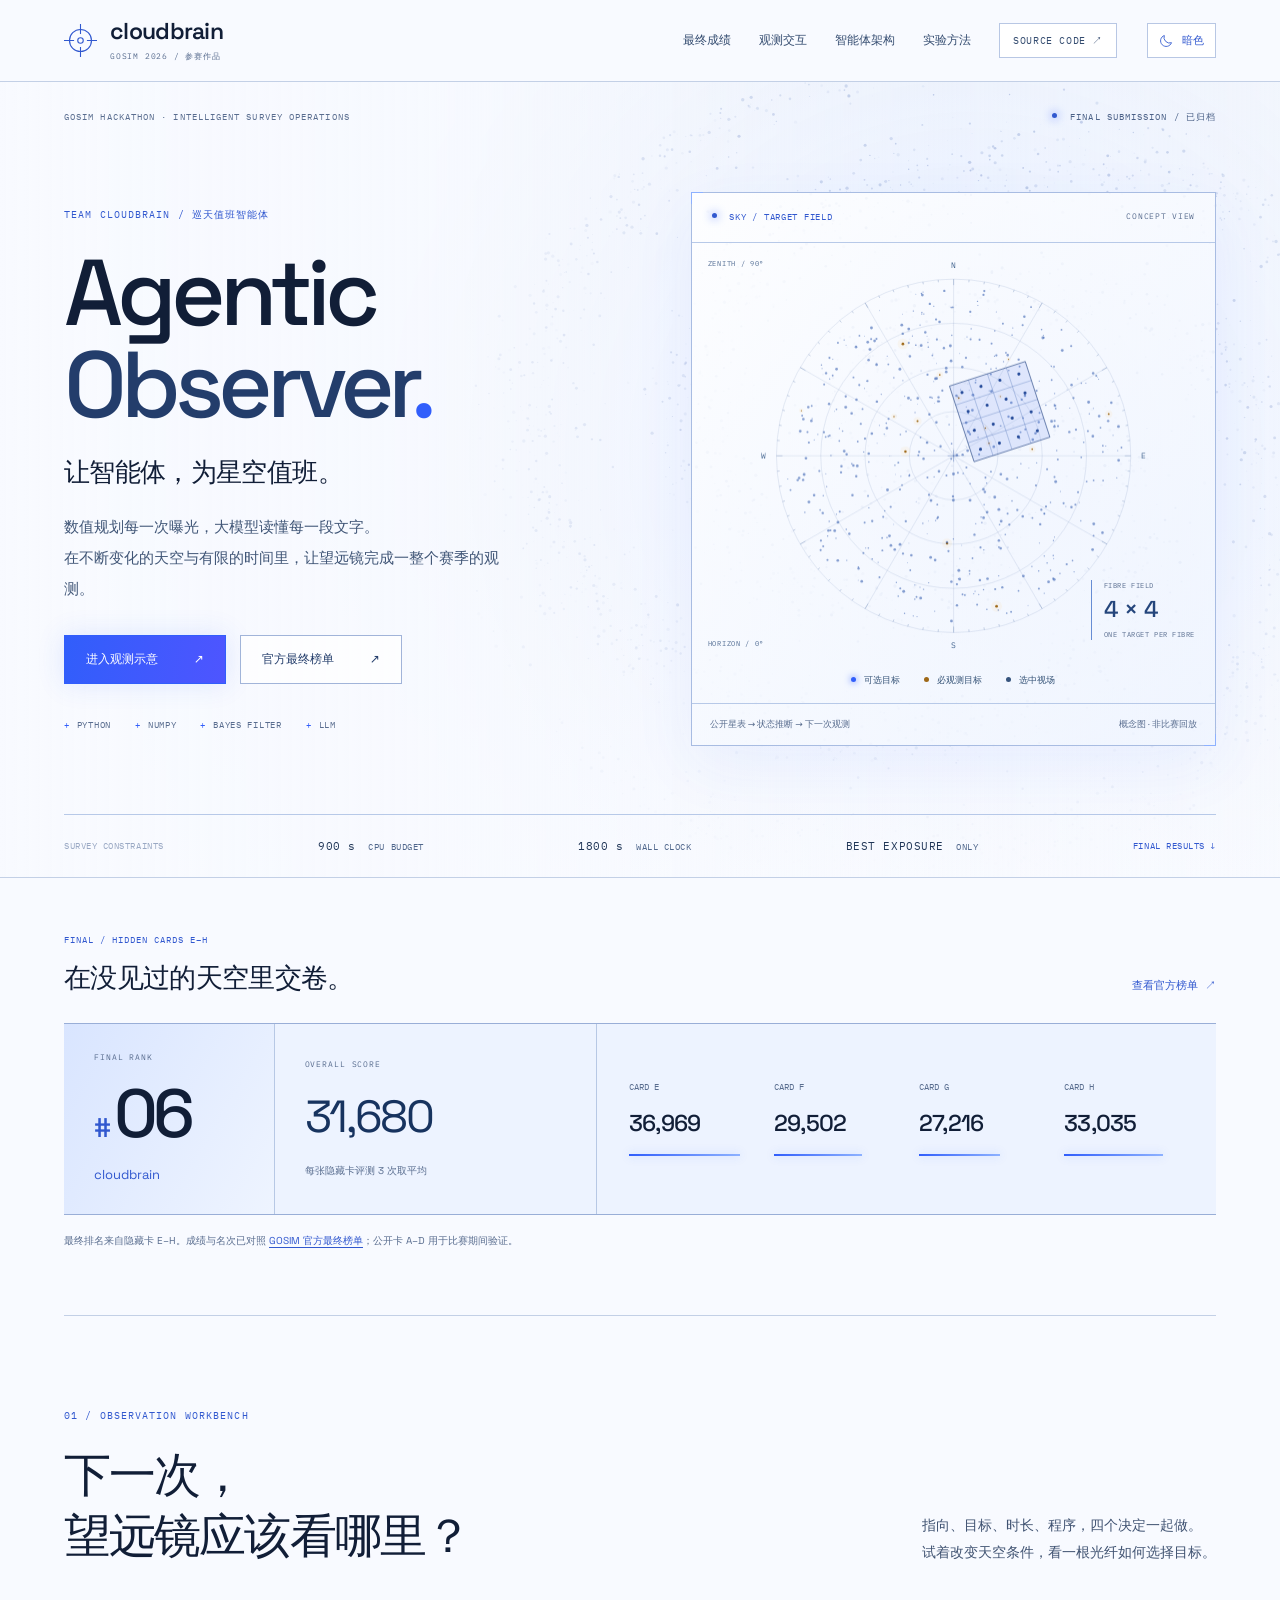
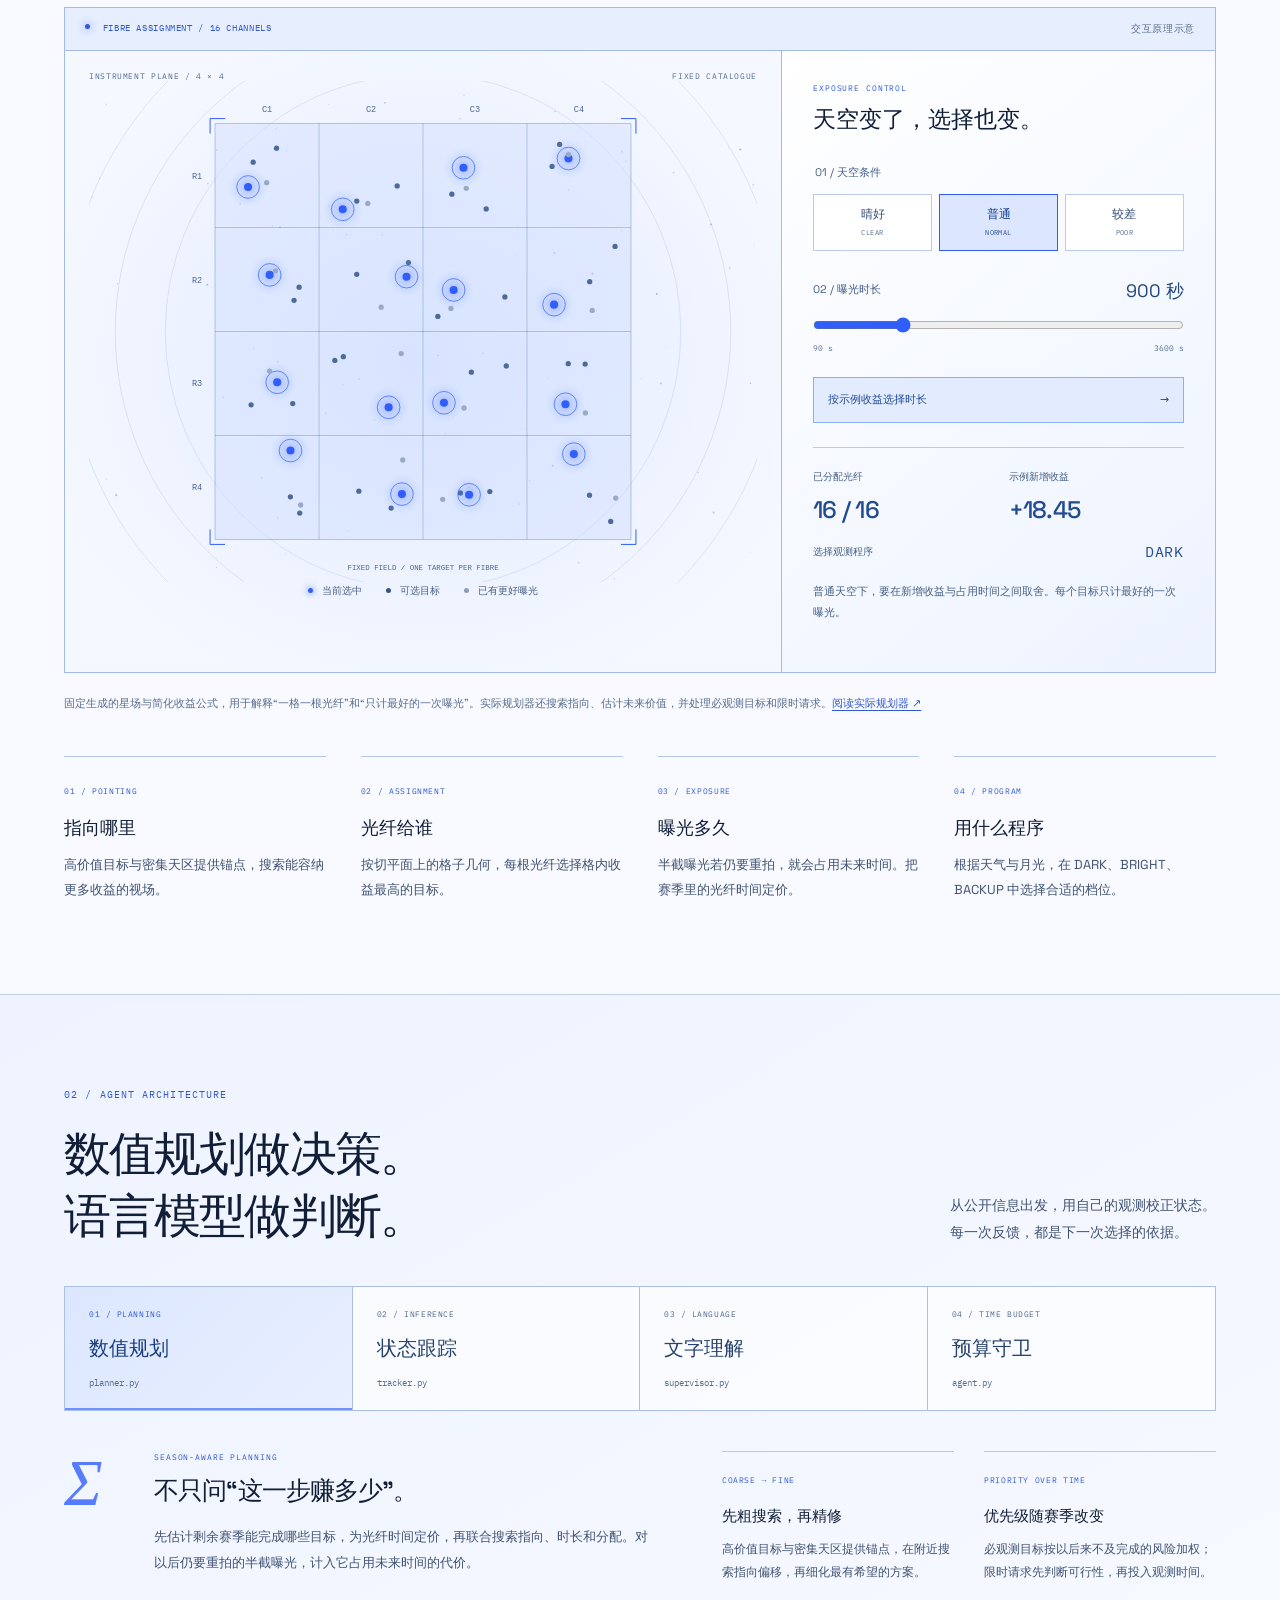
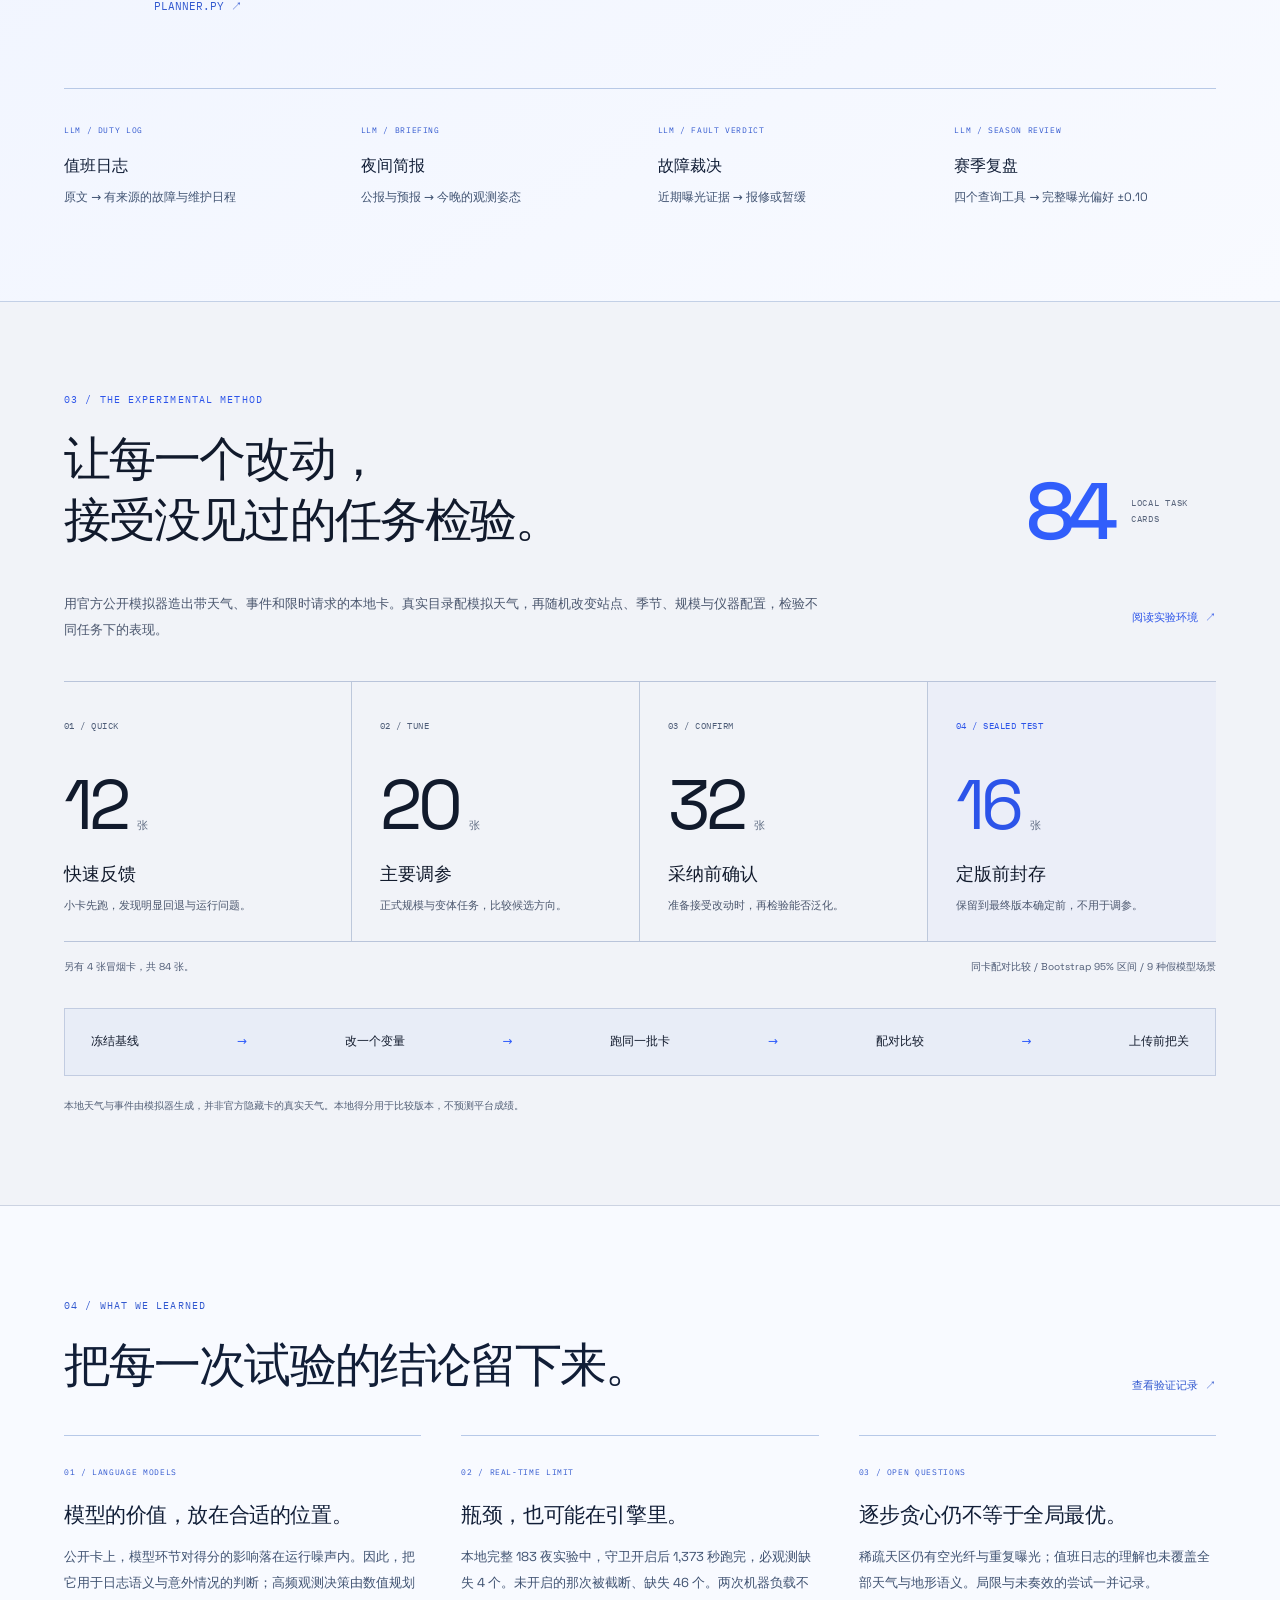
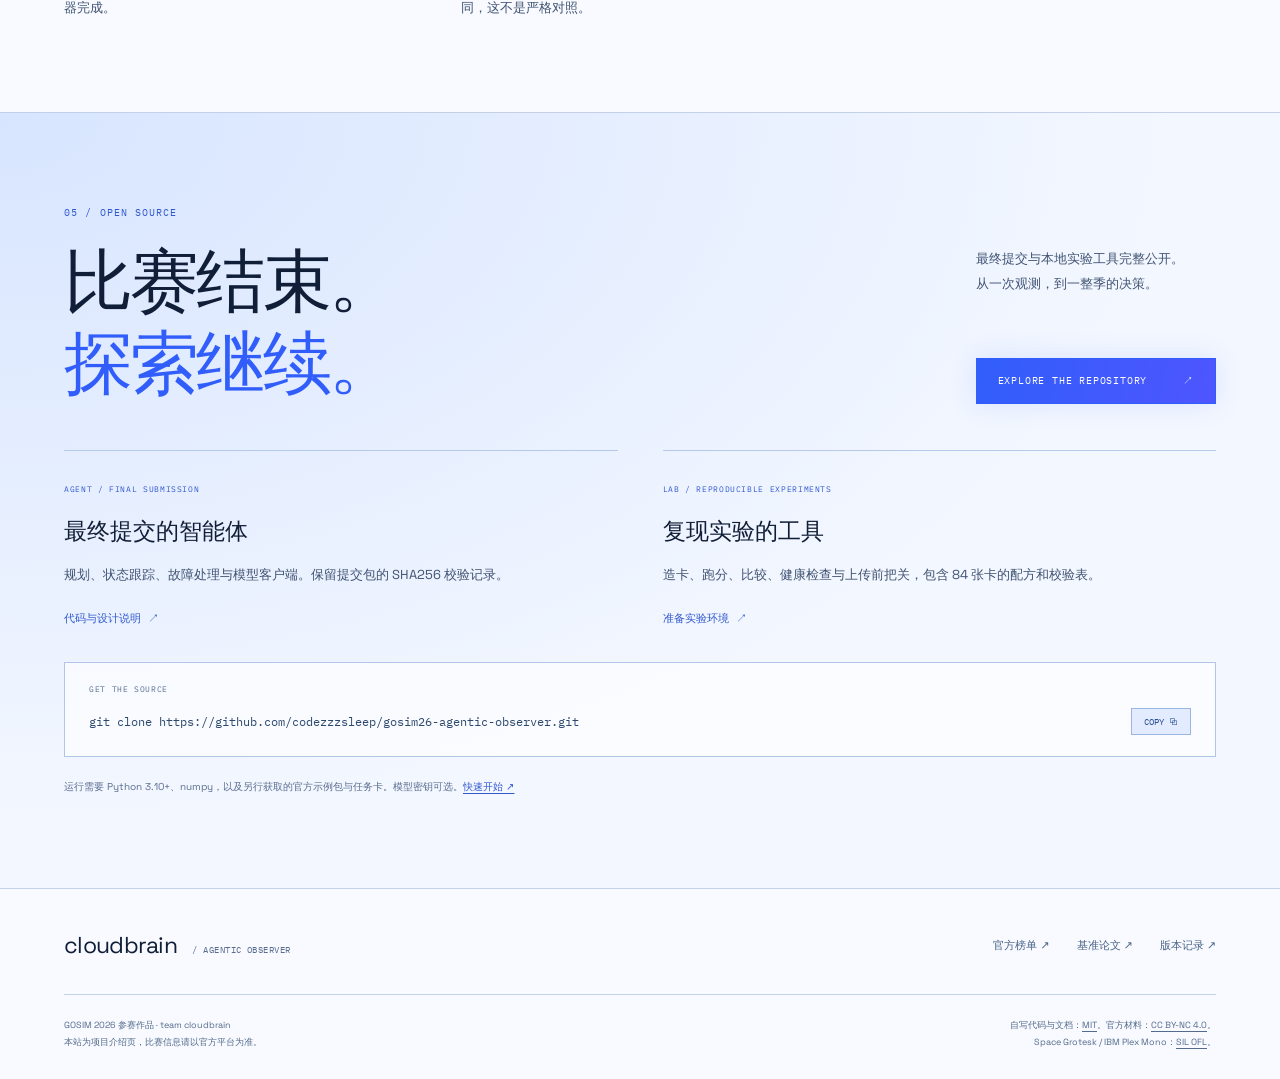
==== commit 79d7d0da: "Support system-aware light and dark showcase themes" ====
--- a/site/index.html
+++ b/site/index.html
@@ -4,6 +4,20 @@
     <meta charset="utf-8" />
     <meta name="viewport" content="width=device-width, initial-scale=1" />
     <meta name="theme-color" content="#05070d" />
+    <script>
+      (() => {
+        let saved;
+        try {
+          saved = localStorage.getItem("observer-theme");
+        } catch {}
+        document.documentElement.dataset.theme =
+          saved === "light" || saved === "dark"
+            ? saved
+            : matchMedia("(prefers-color-scheme: dark)").matches
+              ? "dark"
+              : "light";
+      })();
+    </script>
     <meta
       name="description"
       content="cloudbrain 的 GOSIM 2026 巡天值班智能体，决赛第 6 名。数值规划每一次曝光，大模型理解公报与日志。"
@@ -25,7 +39,7 @@
       rel="canonical"
       href="https://codezzzsleep.github.io/gosim26-agentic-observer/"
     />
-    <link rel="icon" href="favicon.svg" type="image/svg+xml" />
+    <link rel="icon" href="favicon.svg?v=3979e8afff" type="image/svg+xml" />
     <link
       rel="preload"
       href="fonts/space-grotesk.woff2"
@@ -33,8 +47,8 @@
       type="font/woff2"
       crossorigin
     />
-    <link rel="stylesheet" href="style.css" />
-    <script src="app.js" defer></script>
+    <link rel="stylesheet" href="style.css?v=ab0d6e7966" />
+    <script src="app.js?v=70acb543ce" defer></script>
     <title>Agentic Observer / cloudbrain · 巡天值班智能体</title>
   </head>
   <body>
@@ -50,14 +64,43 @@
           <circle cx="18" cy="18" r="3" /></svg
         ><span>cloudbrain<small>GOSIM 2026 / 参赛作品</small></span></a
       >
-      <button
-        class="menu-toggle"
-        type="button"
-        aria-expanded="false"
-        aria-controls="navigation"
-      >
-        MENU <span aria-hidden="true">＋</span>
-      </button>
+      <div class="header-controls">
+        <button
+          id="theme-toggle"
+          class="theme-toggle"
+          type="button"
+          aria-label="切换到亮色模式"
+        >
+          <svg
+            class="theme-sun"
+            viewBox="0 0 24 24"
+            fill="none"
+            aria-hidden="true"
+          >
+            <circle cx="12" cy="12" r="4" />
+            <path
+              d="M12 1v3m0 16v3M1 12h3m16 0h3M4 4l2 2m12 12 2 2M4 20l2-2M18 6l2-2"
+            />
+          </svg>
+          <svg
+            class="theme-moon"
+            viewBox="0 0 24 24"
+            fill="none"
+            aria-hidden="true"
+          >
+            <path d="M20 15.5A9 9 0 0 1 8.5 4 9 9 0 1 0 20 15.5Z" />
+          </svg>
+          <span id="theme-label">亮色</span>
+        </button>
+        <button
+          class="menu-toggle"
+          type="button"
+          aria-expanded="false"
+          aria-controls="navigation"
+        >
+          MENU <span aria-hidden="true">＋</span>
+        </button>
+      </div>
       <nav id="navigation" aria-label="主要导航">
         <a href="#results">最终成绩</a><a href="#experiment">观测交互</a
         ><a href="#architecture">智能体架构</a><a href="#lab">实验方法</a
--- a/site/style.css
+++ b/site/style.css
@@ -2150,3 +2150,334 @@
     transition: none !important;
   }
 }
+/* Theme controls and the light observatory palette. */
+.header-controls {
+  display: flex;
+  align-items: center;
+  gap: 10px;
+  order: 3;
+}
+.site-header nav {
+  order: 2;
+  margin-left: auto;
+}
+.theme-toggle {
+  display: inline-flex;
+  align-items: center;
+  justify-content: center;
+  gap: 8px;
+  min-height: 35px;
+  padding: 7px 11px;
+  border: 1px solid #425678;
+  background: #315efb0a;
+  color: var(--ice);
+  font-size: 11px;
+  white-space: nowrap;
+}
+.theme-toggle svg {
+  width: 15px;
+  height: 15px;
+  stroke: currentColor;
+  stroke-width: 1.4;
+}
+.theme-moon {
+  display: none;
+}
+html[data-theme="light"] .theme-sun {
+  display: none;
+}
+html[data-theme="light"] .theme-moon {
+  display: block;
+}
+html[data-theme="light"] {
+  color-scheme: light;
+  --bg: #f8faff;
+  --panel: #fff;
+  --ink: #111e37;
+  --muted: #405372;
+  --dim: #596d8f;
+  --line: #c3d0e6;
+  --ice: #3158cf;
+  --gold: #965d0d;
+}
+html[data-theme="light"] .site-header {
+  background: #f8faffef;
+  border-color: #c3d0e6;
+}
+html[data-theme="light"] .site-header nav {
+  color: #344c70;
+}
+html[data-theme="light"] .site-header nav a:hover {
+  color: #315efb;
+}
+html[data-theme="light"] .nav-source,
+html[data-theme="light"] .theme-toggle {
+  background: #fff;
+  border-color: #b8c7e4;
+}
+html[data-theme="light"] .menu-toggle {
+  color: #213958;
+}
+html[data-theme="light"] .hero {
+  background: #f1f6ff;
+}
+html[data-theme="light"] .hero-veil {
+  background:
+    linear-gradient(90deg, #f8faff 0%, #f8faffd9 34%, #f8faff22 72%, #f8faff70),
+    linear-gradient(0deg, #f8faff, transparent 45%);
+}
+html[data-theme="light"] .sky-background {
+  opacity: 0.6;
+}
+html[data-theme="light"] .archive-label {
+  color: #4b6187;
+}
+html[data-theme="light"] .hero h1 > span {
+  color: #233d6b;
+}
+html[data-theme="light"] .hero-description {
+  color: #405677;
+}
+html[data-theme="light"] .secondary {
+  background: #ffffffc0;
+  color: #233d6b;
+  border-color: #a1b4d9;
+}
+html[data-theme="light"] .hero-stack span::before {
+  color: #315efb;
+}
+html[data-theme="light"] .sky-console {
+  background: linear-gradient(140deg, #ffffffd9, #eef4ffb8);
+  border-color: #a8bce2;
+  box-shadow: 0 20px 60px #315efb10;
+}
+html[data-theme="light"] .console-heading,
+html[data-theme="light"] .console-footer {
+  border-color: #b7c9e8;
+}
+html[data-theme="light"] .console-legend {
+  color: #345276;
+}
+html[data-theme="light"] .map-axis {
+  color: #506b92;
+}
+html[data-theme="light"] .map-tag strong {
+  color: #25467c;
+}
+html[data-theme="light"] .hero-bottom {
+  color: #50678c;
+  border-color: #b7c9e8;
+}
+html[data-theme="light"] .hero-bottom b {
+  color: #203657;
+}
+html[data-theme="light"] .dot.blue {
+  background: #315efb;
+}
+html[data-theme="light"] .dot.gold {
+  background: #9e6817;
+}
+html[data-theme="light"] .dot.white {
+  background: #36547d;
+}
+html[data-theme="light"] .dot.dim {
+  background: #8c9cb6;
+}
+html[data-theme="light"] .text-link:hover {
+  color: #1738a5;
+}
+html[data-theme="light"] .final-board {
+  background: #edf3ff;
+  border-color: #99aed7;
+}
+html[data-theme="light"] .rank-cell {
+  background: linear-gradient(120deg, #d9e5ff, #eef4ff);
+}
+html[data-theme="light"] .rank-cell,
+html[data-theme="light"] .total-cell,
+html[data-theme="light"] .card-scores {
+  border-color: #b7c8e5;
+}
+html[data-theme="light"] .total-cell strong {
+  color: #17335f;
+}
+html[data-theme="light"] .workbench-title {
+  background: #e7efff;
+  border-color: #a4bce5;
+}
+html[data-theme="light"] .observation-demo {
+  background: #fff;
+  border-color: #a4bce5;
+}
+html[data-theme="light"] .field-panel {
+  background: radial-gradient(ellipse at center, #e1eaff, #f5f8ff 80%);
+}
+html[data-theme="light"] .panel-top {
+  color: #526a90;
+}
+html[data-theme="light"] .field-legend {
+  color: #486082;
+}
+html[data-theme="light"] .demo-controls {
+  background: linear-gradient(140deg, #fff, #edf3ff);
+  border-color: #a4bce5;
+}
+html[data-theme="light"] .weather-control legend,
+html[data-theme="light"] .slider-label {
+  color: #435d84;
+}
+html[data-theme="light"] .segmented button {
+  background: #fff;
+  color: #344f7c;
+  border-color: #bbcceb;
+}
+html[data-theme="light"] .segmented button span {
+  color: #556e92;
+}
+html[data-theme="light"] .segmented button[aria-pressed="true"] {
+  background: #dce7ff;
+  color: #163e88;
+  border-color: #315efb;
+}
+html[data-theme="light"] .segmented button[aria-pressed="true"] span {
+  color: #2b4f9c;
+}
+html[data-theme="light"] .slider-label output {
+  color: #23467d;
+}
+html[data-theme="light"] .auto-button {
+  background: #e3ecff;
+  color: #224b95;
+  border-color: #8caef6;
+}
+html[data-theme="light"] .auto-button:hover {
+  background: #d6e3ff;
+}
+html[data-theme="light"] .demo-results {
+  border-color: #bacbe8;
+}
+html[data-theme="light"] .demo-results span {
+  color: #456184;
+}
+html[data-theme="light"] .demo-results strong {
+  color: #234b90;
+}
+html[data-theme="light"] .demo-explanation {
+  color: #456184;
+}
+html[data-theme="light"] .four-decisions article {
+  border-color: #b5c8e8;
+}
+html[data-theme="light"] .architecture-section {
+  background: linear-gradient(150deg, #eef3ff, #f8faff);
+}
+html[data-theme="light"] .architecture-tabs {
+  border-color: #acc0e5;
+}
+html[data-theme="light"] .architecture-tabs button {
+  background: #ffffffa0;
+  border-color: #acc0e5;
+}
+html[data-theme="light"] .architecture-tabs button > span {
+  color: #4f6589;
+}
+html[data-theme="light"] .architecture-tabs button strong {
+  color: #27426d;
+}
+html[data-theme="light"] .architecture-tabs button[aria-selected="true"] {
+  background: linear-gradient(135deg, #dce7ff, #e8efff);
+}
+html[data-theme="light"]
+  .architecture-tabs
+  button[aria-selected="true"]
+  strong {
+  color: #193c80;
+}
+html[data-theme="light"]
+  .architecture-tabs
+  button[aria-selected="true"]
+  > span {
+  color: #3158cf;
+}
+html[data-theme="light"] .module-symbol {
+  color: #315efb;
+}
+html[data-theme="light"] .module-details article,
+html[data-theme="light"] .model-roles {
+  border-color: #b8c9e6;
+}
+html[data-theme="light"] .findings article {
+  border-color: #b7c9e8;
+}
+html[data-theme="light"] .source-section {
+  background:
+    radial-gradient(ellipse at 0% 0%, #d7e5ff, #f3f7ff00 65%), #f3f7ff;
+}
+html[data-theme="light"] .source-intro h2 > span {
+  color: #315efb;
+}
+html[data-theme="light"] .repository-grid article {
+  border-color: #b7c9e8;
+}
+html[data-theme="light"] .clone-block {
+  background: #ffffffa0;
+  border-color: #b1c5e6;
+}
+html[data-theme="light"] .clone-command code {
+  color: #2c486d;
+}
+html[data-theme="light"] .clone-command button {
+  background: #e3ecff;
+  color: #294e91;
+  border-color: #9bb6e5;
+}
+html[data-theme="light"] .footer-links {
+  color: #496387;
+}
+html[data-theme="light"] .footer-bottom p {
+  color: #536b8c;
+}
+@media (max-width: 1100px) {
+  .site-header {
+    gap: 20px;
+  }
+  .site-header nav {
+    gap: 15px;
+  }
+}
+@media (max-width: 680px) {
+  .site-header {
+    gap: 16px;
+  }
+  .header-controls {
+    gap: 8px;
+    order: 2;
+  }
+  .site-header nav {
+    order: 3;
+    margin-left: 0;
+  }
+  .theme-toggle {
+    width: 35px;
+    height: 35px;
+    padding: 7px;
+    min-height: 0;
+  }
+  .theme-toggle span {
+    display: none;
+  }
+  html[data-theme="light"] .site-header nav {
+    background: #f8fafffa;
+    border-color: #b7c9e8;
+    box-shadow: 0 18px 35px #315efb15;
+  }
+  html[data-theme="light"] .hero-veil {
+    background: linear-gradient(
+      0deg,
+      #f8faff,
+      #f8faff22 30%,
+      #f8faffdd 65%,
+      #f8faffaa
+    );
+  }
+}
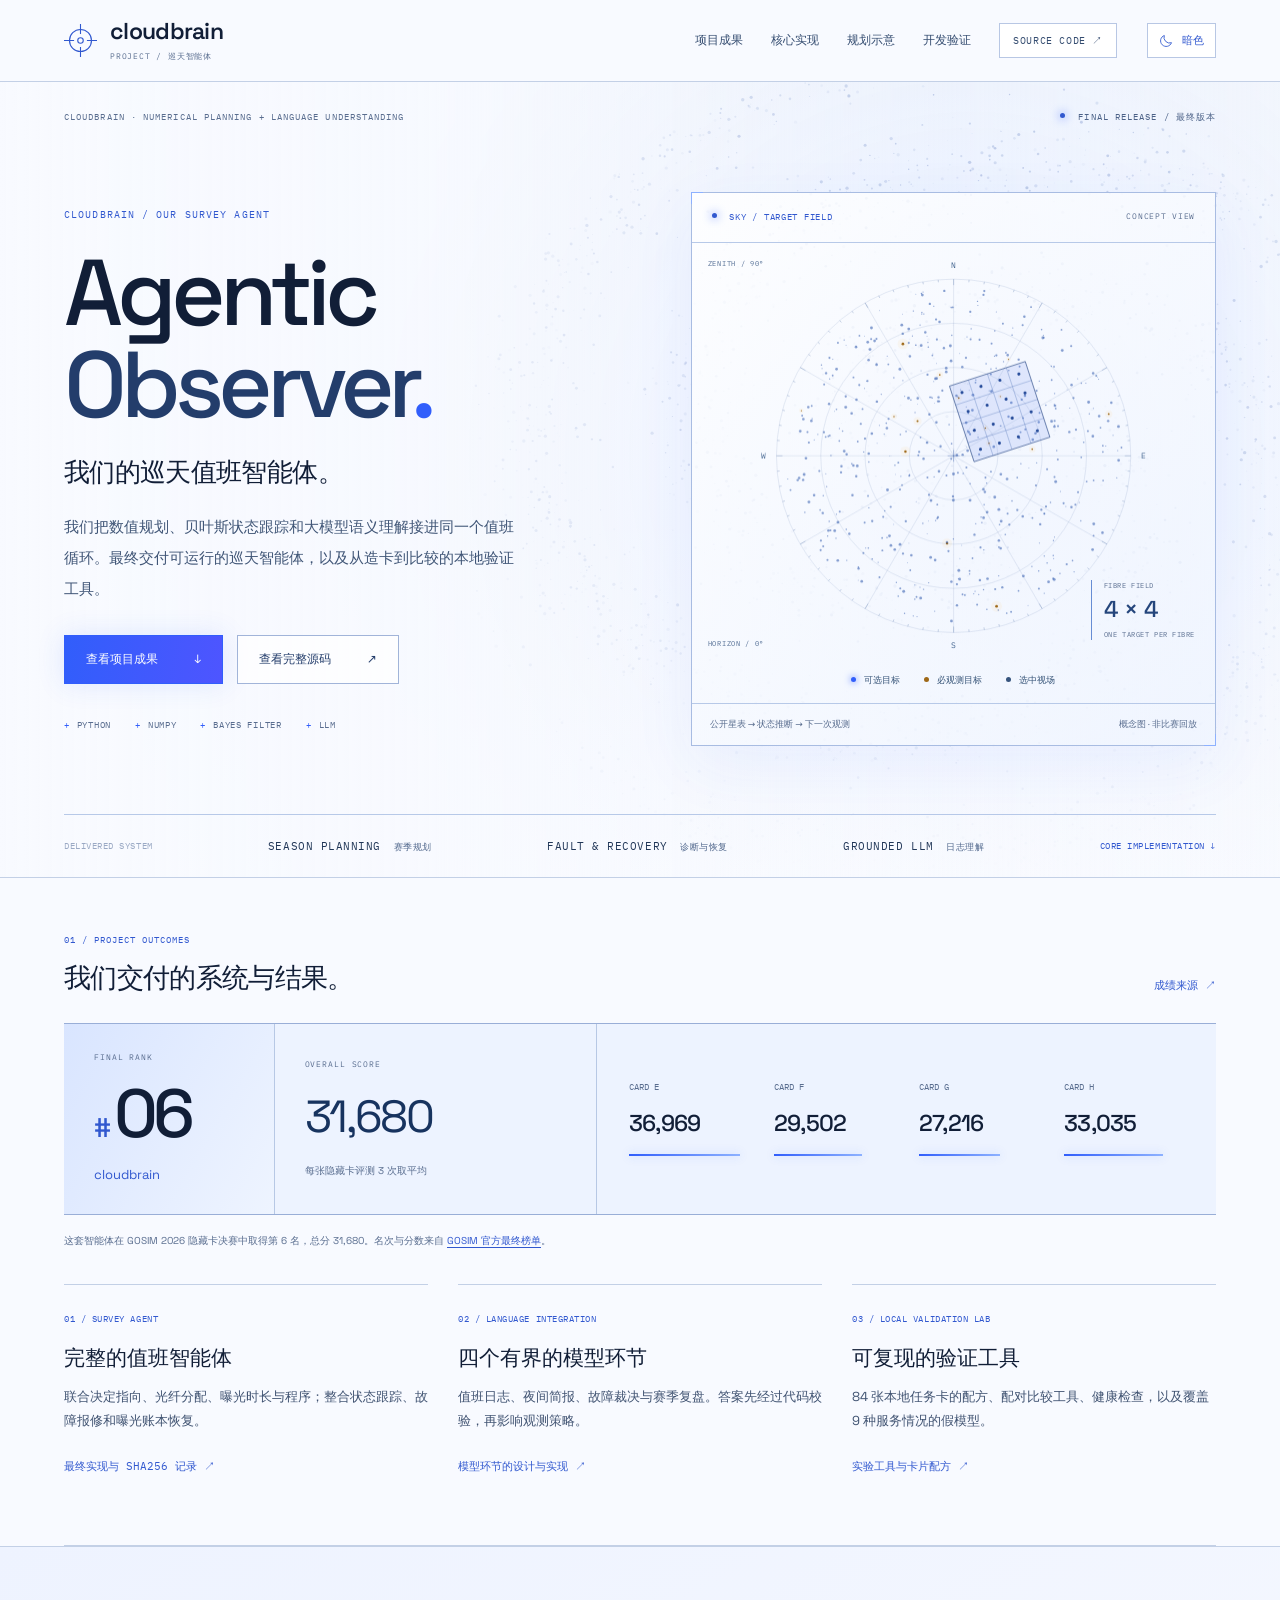
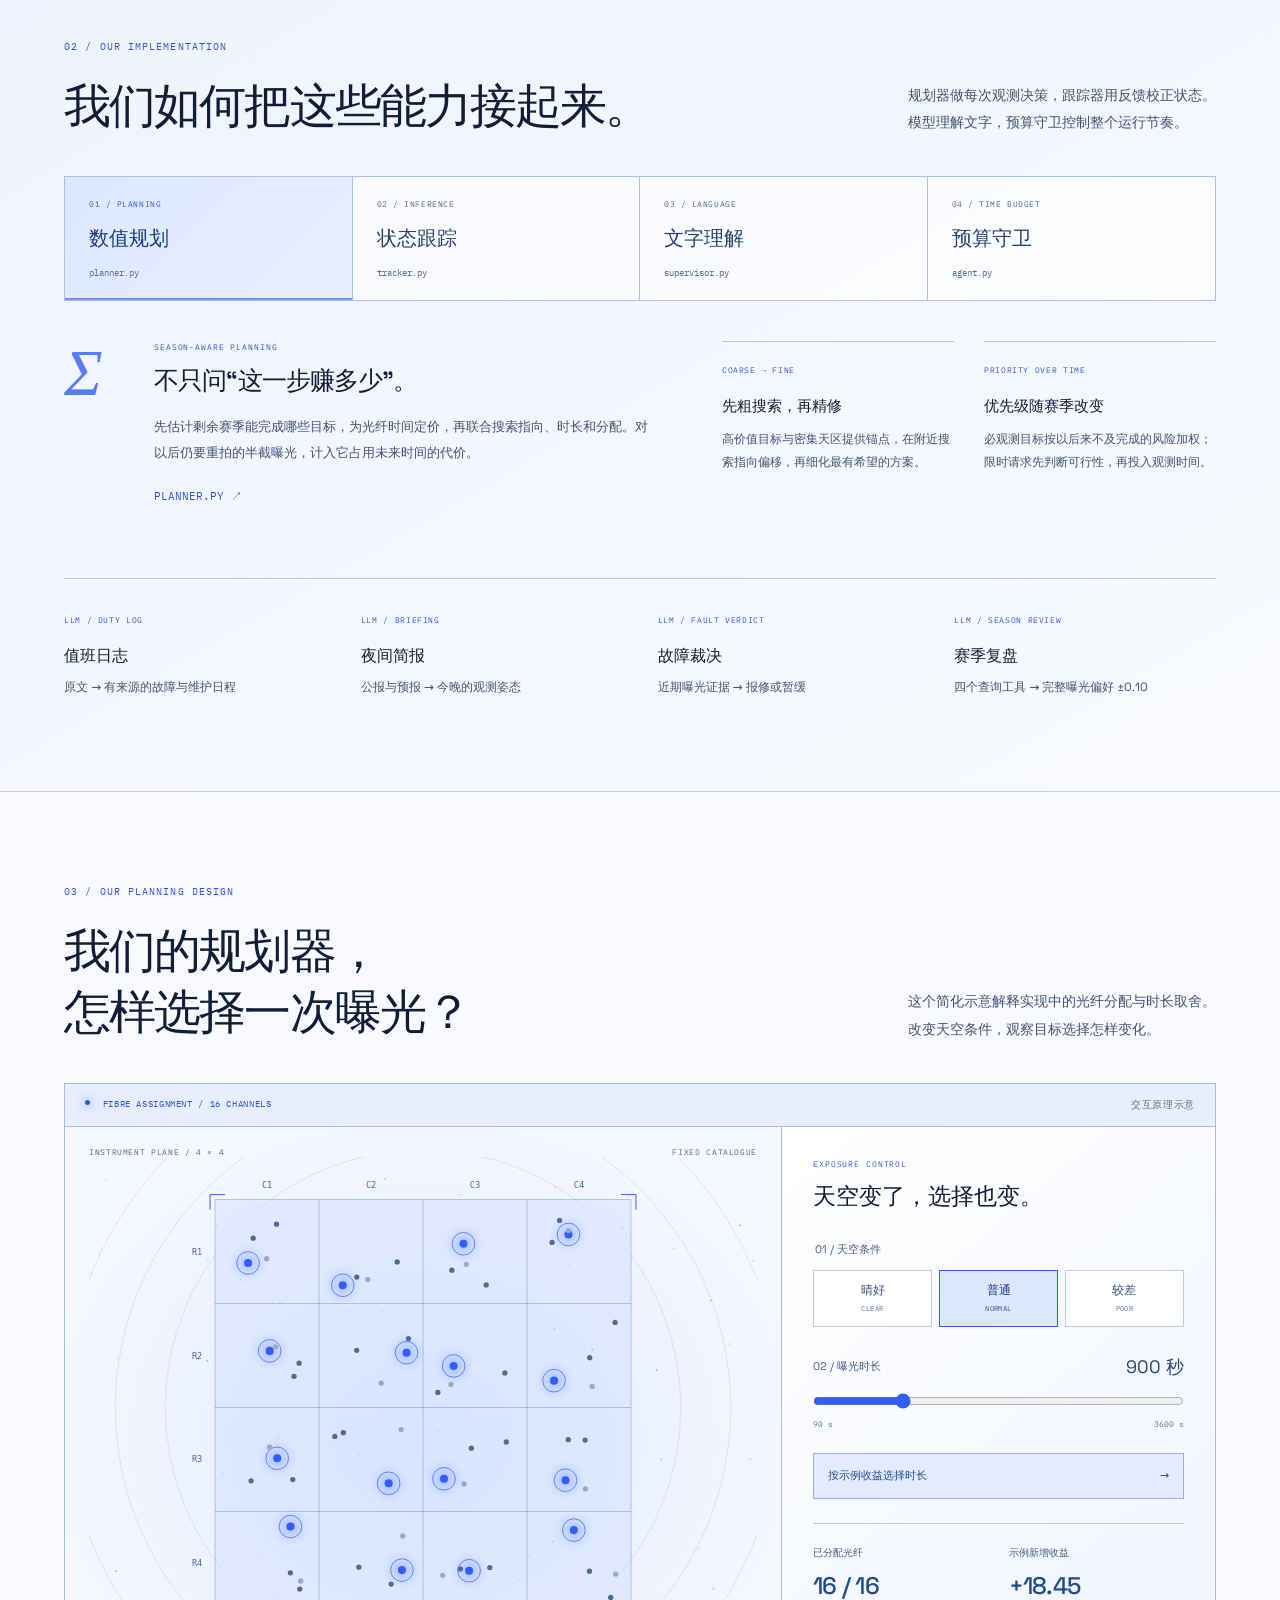
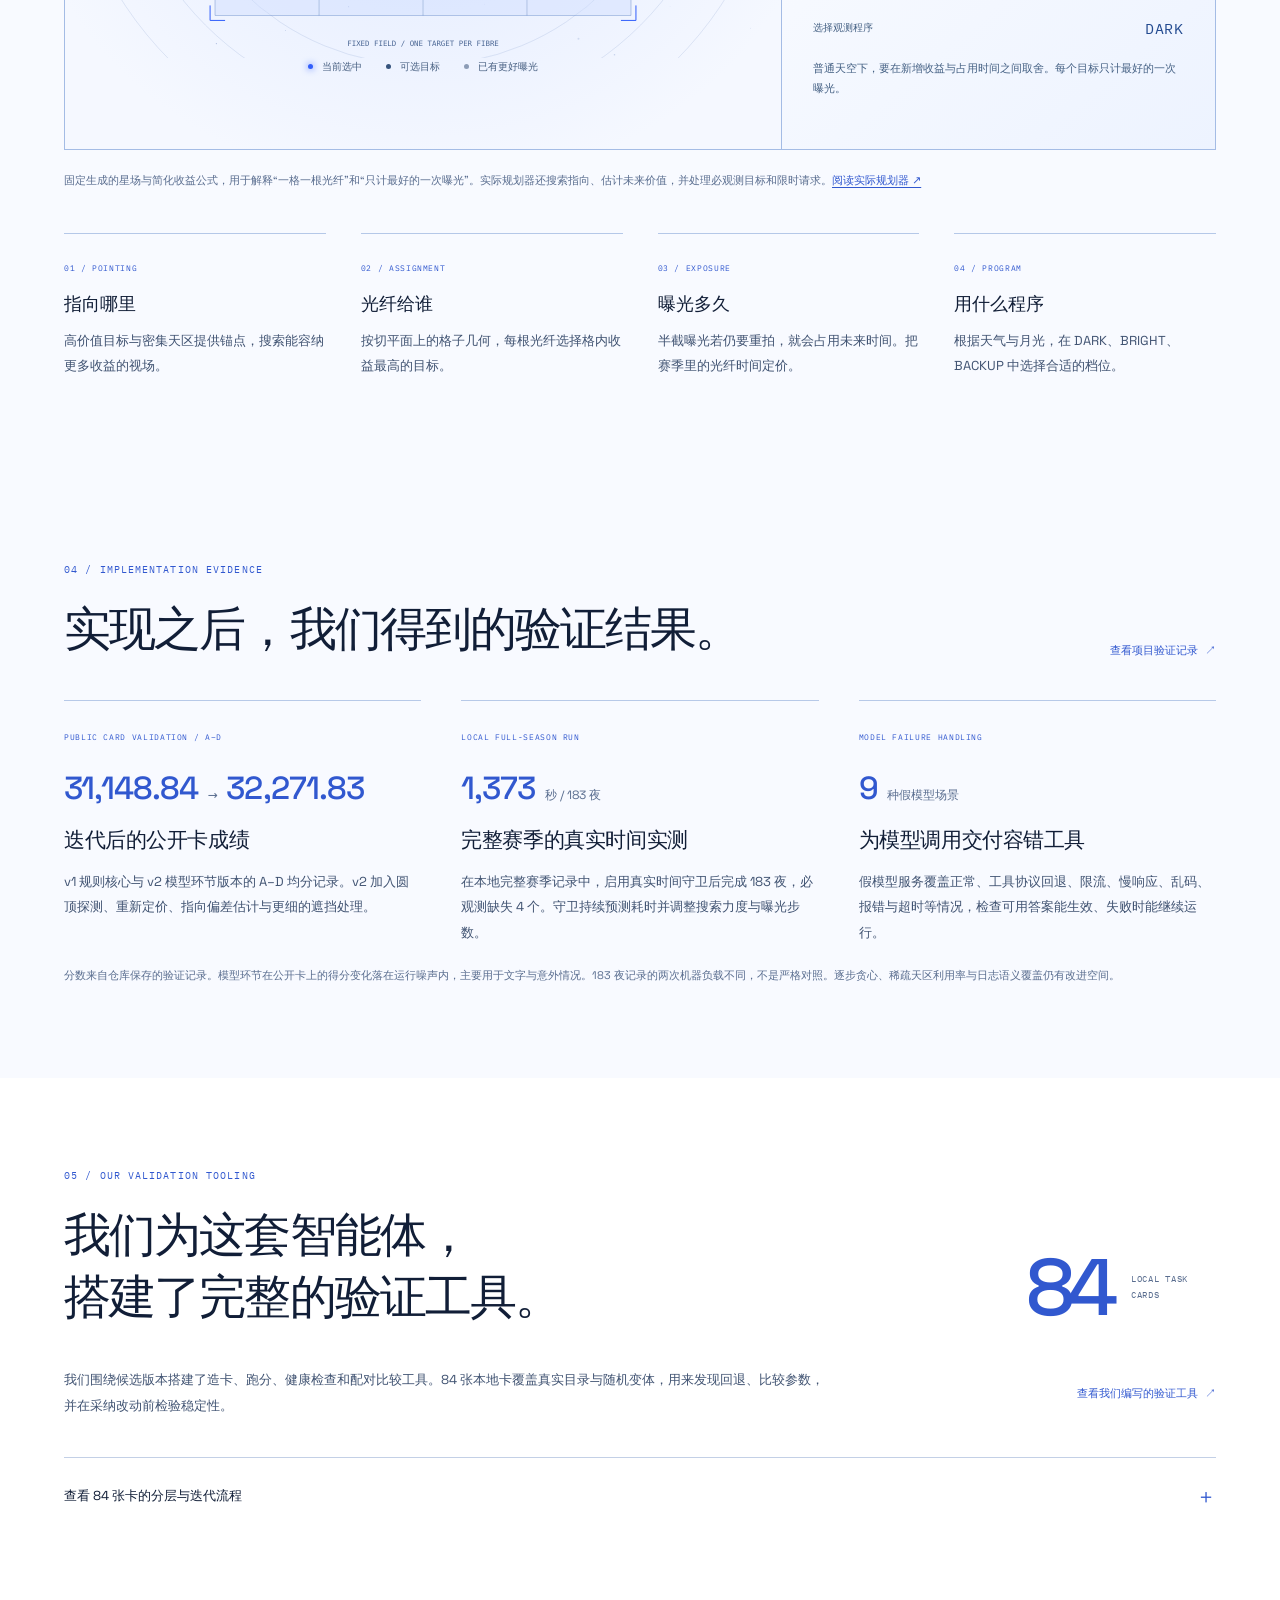
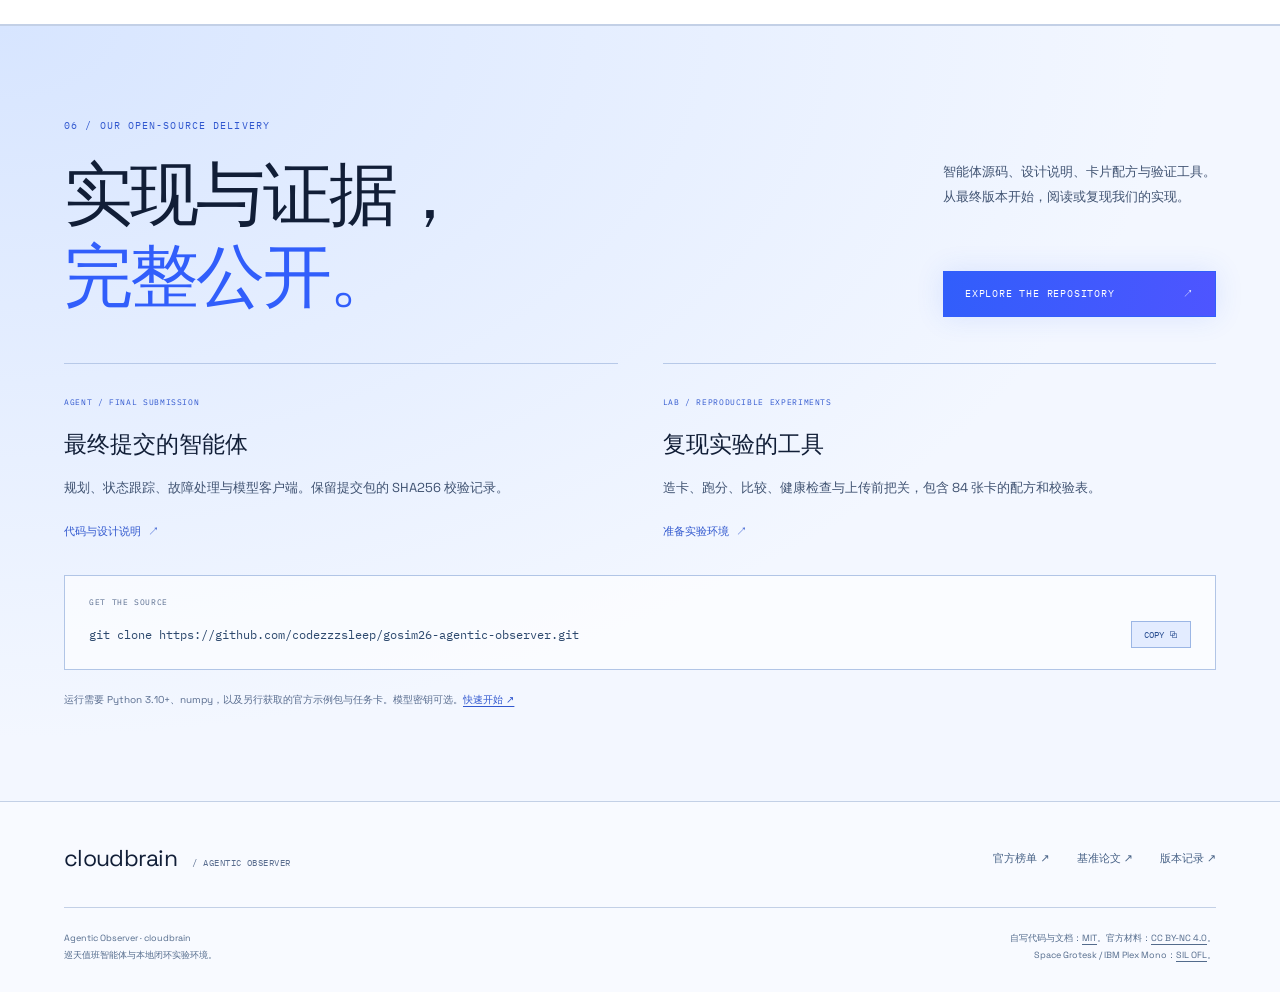
==== commit 287730c1: "Center showcase on project outcomes and fix validation themes" ====
--- a/site/index.html
+++ b/site/index.html
@@ -20,7 +20,7 @@
     </script>
     <meta
       name="description"
-      content="cloudbrain 的 GOSIM 2026 巡天值班智能体，决赛第 6 名。数值规划每一次曝光，大模型理解公报与日志。"
+      content="cloudbrain 的巡天值班智能体：数值规划、贝叶斯状态跟踪、有界模型判断，以及可复现的本地验证工具。最终决赛第 6 名。"
     />
     <meta property="og:type" content="website" />
     <meta
@@ -47,7 +47,7 @@
       type="font/woff2"
       crossorigin
     />
-    <link rel="stylesheet" href="style.css?v=ab0d6e7966" />
+    <link rel="stylesheet" href="style.css?v=6038de581e" />
     <script src="app.js?v=70acb543ce" defer></script>
     <title>Agentic Observer / cloudbrain · 巡天值班智能体</title>
   </head>
@@ -62,7 +62,7 @@
           <circle cx="18" cy="18" r="12" />
           <path d="M18 0v11m0 14v11M0 18h11m14 0h11" />
           <circle cx="18" cy="18" r="3" /></svg
-        ><span>cloudbrain<small>GOSIM 2026 / 参赛作品</small></span></a
+        ><span>cloudbrain<small>PROJECT / 巡天智能体</small></span></a
       >
       <div class="header-controls">
         <button
@@ -102,8 +102,8 @@
         </button>
       </div>
       <nav id="navigation" aria-label="主要导航">
-        <a href="#results">最终成绩</a><a href="#experiment">观测交互</a
-        ><a href="#architecture">智能体架构</a><a href="#lab">实验方法</a
+        <a href="#results">项目成果</a><a href="#architecture">核心实现</a
+        ><a href="#experiment">规划示意</a><a href="#lab">开发验证</a
         ><a
           class="nav-source"
           href="https://github.com/codezzzsleep/gosim26-agentic-observer"
@@ -120,26 +120,26 @@
         ></canvas>
         <div class="hero-veil" aria-hidden="true"></div>
         <div class="hero-topline wrap">
-          <span>GOSIM HACKATHON · INTELLIGENT SURVEY OPERATIONS</span
-          ><span class="archive-label"><i></i> FINAL SUBMISSION / 已归档</span>
+          <span>CLOUDBRAIN · NUMERICAL PLANNING + LANGUAGE UNDERSTANDING</span
+          ><span class="archive-label"><i></i> FINAL RELEASE / 最终版本</span>
         </div>
         <div class="hero-layout wrap">
           <div class="hero-copy">
-            <p class="eyebrow">TEAM CLOUDBRAIN / 巡天值班智能体</p>
+            <p class="eyebrow">CLOUDBRAIN / OUR SURVEY AGENT</p>
             <h1 id="hero-title">
               Agentic<br /><span>Observer<span class="title-dot">.</span></span>
             </h1>
-            <h2 class="hero-chinese">让智能体，为星空值班。</h2>
+            <h2 class="hero-chinese">我们的巡天值班智能体。</h2>
             <p class="hero-description">
-              数值规划每一次曝光，大模型读懂每一段文字。<br />在不断变化的天空与有限的时间里，让望远镜完成一整个赛季的观测。
+              我们把数值规划、贝叶斯状态跟踪和大模型语义理解接进同一个值班循环。最终交付可运行的巡天智能体，以及从造卡到比较的本地验证工具。
             </p>
             <div class="hero-actions">
-              <a class="button primary" href="#experiment"
-                >进入观测示意 <span aria-hidden="true">↗</span></a
+              <a class="button primary" href="#results"
+                >查看项目成果 <span aria-hidden="true">↓</span></a
               ><a
                 class="button secondary"
-                href="https://create.gosim.org/survey26/platform/leaderboard/final-hidden"
-                >官方最终榜单 <span aria-hidden="true">↗</span></a
+                href="https://github.com/codezzzsleep/gosim26-agentic-observer"
+                >查看完整源码 <span aria-hidden="true">↗</span></a
               >
             </div>
             <div class="hero-stack">
@@ -179,12 +179,12 @@
           </div>
         </div>
         <div class="hero-bottom wrap">
-          <span class="bottom-label">SURVEY CONSTRAINTS</span
-          ><span><b>900 s</b> CPU BUDGET</span
-          ><span><b>1800 s</b> WALL CLOCK</span
-          ><span><b>BEST EXPOSURE</b> ONLY</span
-          ><a href="#results"
-            >FINAL RESULTS <span aria-hidden="true">↓</span></a
+          <span class="bottom-label">DELIVERED SYSTEM</span
+          ><span><b>SEASON PLANNING</b> 赛季规划</span
+          ><span><b>FAULT & RECOVERY</b> 诊断与恢复</span
+          ><span><b>GROUNDED LLM</b> 日志理解</span
+          ><a href="#architecture"
+            >CORE IMPLEMENTATION <span aria-hidden="true">↓</span></a
           >
         </div>
       </section>
@@ -196,13 +196,13 @@
       >
         <div class="section-heading compact">
           <div>
-            <p class="eyebrow">FINAL / HIDDEN CARDS E–H</p>
-            <h2 id="results-title">在没见过的天空里交卷。</h2>
+            <p class="eyebrow">01 / PROJECT OUTCOMES</p>
+            <h2 id="results-title">我们交付的系统与结果。</h2>
           </div>
           <a
             class="text-link"
             href="https://create.gosim.org/survey26/platform/leaderboard/final-hidden"
-            >查看官方榜单 ↗</a
+            >成绩来源 ↗</a
           >
         </div>
         <div class="final-board">
@@ -234,12 +234,296 @@
           </div>
         </div>
         <p class="caption">
-          最终排名来自隐藏卡 E–H。成绩与名次已对照
+          这套智能体在 GOSIM 2026 隐藏卡决赛中取得第 6 名，总分
+          31,680。名次与分数来自
           <a
             href="https://create.gosim.org/survey26/platform/leaderboard/final-hidden"
             >GOSIM 官方最终榜单</a
-          >；公开卡 A–D 用于比赛期间验证。
+          >。
         </p>
+        <div class="deliverable-grid" aria-label="项目交付成果">
+          <article>
+            <span>01 / SURVEY AGENT</span>
+            <h3>完整的值班智能体</h3>
+            <p>
+              联合决定指向、光纤分配、曝光时长与程序；整合状态跟踪、故障报修和曝光账本恢复。
+            </p>
+            <a
+              class="text-link"
+              href="https://github.com/codezzzsleep/gosim26-agentic-observer/tree/main/agent"
+              >最终实现与 SHA256 记录 ↗</a
+            >
+          </article>
+          <article>
+            <span>02 / LANGUAGE INTEGRATION</span>
+            <h3>四个有界的模型环节</h3>
+            <p>
+              值班日志、夜间简报、故障裁决与赛季复盘。答案先经过代码校验，再影响观测策略。
+            </p>
+            <a
+              class="text-link"
+              href="https://github.com/codezzzsleep/gosim26-agentic-observer/blob/main/agent/README.md"
+              >模型环节的设计与实现 ↗</a
+            >
+          </article>
+          <article>
+            <span>03 / LOCAL VALIDATION LAB</span>
+            <h3>可复现的验证工具</h3>
+            <p>
+              84 张本地任务卡的配方、配对比较工具、健康检查，以及覆盖 9
+              种服务情况的假模型。
+            </p>
+            <a
+              class="text-link"
+              href="https://github.com/codezzzsleep/gosim26-agentic-observer/tree/main/lab"
+              >实验工具与卡片配方 ↗</a
+            >
+          </article>
+        </div>
+      </section>
+
+      <section
+        class="architecture-section"
+        id="architecture"
+        aria-labelledby="architecture-title"
+      >
+        <div class="wrap section">
+          <div class="section-heading">
+            <div>
+              <p class="eyebrow">02 / OUR IMPLEMENTATION</p>
+              <h2 id="architecture-title">我们如何把这些能力接起来。</h2>
+            </div>
+            <p class="section-description">
+              规划器做每次观测决策，跟踪器用反馈校正状态。<br />模型理解文字，预算守卫控制整个运行节奏。
+            </p>
+          </div>
+          <div class="architecture-tabs" role="tablist" aria-label="核心模块">
+            <button
+              type="button"
+              role="tab"
+              id="tab-planner"
+              aria-selected="true"
+              aria-controls="panel-planner"
+              tabindex="0"
+            >
+              <span>01 / PLANNING</span><strong>数值规划</strong
+              ><small>planner.py</small></button
+            ><button
+              type="button"
+              role="tab"
+              id="tab-tracker"
+              aria-selected="false"
+              aria-controls="panel-tracker"
+              tabindex="-1"
+            >
+              <span>02 / INFERENCE</span><strong>状态跟踪</strong
+              ><small>tracker.py</small></button
+            ><button
+              type="button"
+              role="tab"
+              id="tab-model"
+              aria-selected="false"
+              aria-controls="panel-model"
+              tabindex="-1"
+            >
+              <span>03 / LANGUAGE</span><strong>文字理解</strong
+              ><small>supervisor.py</small></button
+            ><button
+              type="button"
+              role="tab"
+              id="tab-budget"
+              aria-selected="false"
+              aria-controls="panel-budget"
+              tabindex="-1"
+            >
+              <span>04 / TIME BUDGET</span><strong>预算守卫</strong
+              ><small>agent.py</small>
+            </button>
+          </div>
+          <div
+            class="architecture-panel"
+            id="panel-planner"
+            role="tabpanel"
+            aria-labelledby="tab-planner"
+            tabindex="0"
+          >
+            <div class="module-main">
+              <span class="module-symbol">Σ</span>
+              <div>
+                <p class="eyebrow">SEASON-AWARE PLANNING</p>
+                <h3>不只问“这一步赚多少”。</h3>
+                <p>
+                  先估计剩余赛季能完成哪些目标，为光纤时间定价，再联合搜索指向、时长和分配。对以后仍要重拍的半截曝光，计入它占用未来时间的代价。
+                </p>
+                <a
+                  class="text-link"
+                  href="https://github.com/codezzzsleep/gosim26-agentic-observer/blob/main/agent/planner.py"
+                  >PLANNER.PY ↗</a
+                >
+              </div>
+            </div>
+            <div class="module-details">
+              <article>
+                <span>COARSE → FINE</span>
+                <h4>先粗搜索，再精修</h4>
+                <p>
+                  高价值目标与密集天区提供锚点，在附近搜索指向偏移，再细化最有希望的方案。
+                </p>
+              </article>
+              <article>
+                <span>PRIORITY OVER TIME</span>
+                <h4>优先级随赛季改变</h4>
+                <p>
+                  必观测目标按以后来不及完成的风险加权；限时请求先判断可行性，再投入观测时间。
+                </p>
+              </article>
+            </div>
+          </div>
+          <div
+            class="architecture-panel"
+            id="panel-tracker"
+            role="tabpanel"
+            aria-labelledby="tab-tracker"
+            tabindex="0"
+            hidden
+          >
+            <div class="module-main">
+              <span class="module-symbol">P</span>
+              <div>
+                <p class="eyebrow">BAYESIAN STATE ESTIMATION</p>
+                <h3>低收益，是天气还是故障？</h3>
+                <p>
+                  贝叶斯滤波同时估计天气水平 W、仪器效率 η
+                  和故障概率。天气影响完成度与程序档位，仪器效率只影响完成度，曝光反馈让两者逐步分开。
+                </p>
+                <a
+                  class="text-link"
+                  href="https://github.com/codezzzsleep/gosim26-agentic-observer/blob/main/agent/tracker.py"
+                  >TRACKER.PY ↗</a
+                >
+              </div>
+            </div>
+            <div class="module-details">
+              <article>
+                <span>HAZARDS / POINTING</span>
+                <h4>区分不同的异常</h4>
+                <p>
+                  处理地形遮挡、局部天气、圆顶关闭与地震，用命中和未命中结果估计隐藏指向偏差。
+                </p>
+              </article>
+              <article>
+                <span>LEDGER / RECOVERY</span>
+                <h4>数据丢失后重建</h4>
+                <p>
+                  账本可作废指定窗口并重放，再用引擎返回的最佳成绩校正状态，重新安排目标。
+                </p>
+              </article>
+            </div>
+          </div>
+          <div
+            class="architecture-panel"
+            id="panel-model"
+            role="tabpanel"
+            aria-labelledby="tab-model"
+            tabindex="0"
+            hidden
+          >
+            <div class="module-main">
+              <span class="module-symbol">文</span>
+              <div>
+                <p class="eyebrow">BOUNDED LANGUAGE REASONING</p>
+                <h3>理解文字，影响有界。</h3>
+                <p>
+                  模型提取日志事实、写夜间简报、裁决故障，并通过工具复盘赛季。答案经过代码校验，只在指定范围内生效；没有密钥或调用失败，依然按规则运行。
+                </p>
+                <a
+                  class="text-link"
+                  href="https://github.com/codezzzsleep/gosim26-agentic-observer/blob/main/agent/supervisor.py"
+                  >SUPERVISOR.PY ↗</a
+                >
+              </div>
+            </div>
+            <div class="module-details">
+              <article>
+                <span>GROUNDED FACTS</span>
+                <h4>事实必须有来源</h4>
+                <p>
+                  故障、维护和校准日程须引用原文行号，并通过时区、时间窗口与更正版本的校验。
+                </p>
+              </article>
+              <article>
+                <span>PAUSE / WAIT / CONTINUE</span>
+                <h4>调用也有时间成本</h4>
+                <p>
+                  关键时点暂停并等待回答；单请求、限流退避、服务切换与工具协议回退控制失败影响。
+                </p>
+              </article>
+            </div>
+          </div>
+          <div
+            class="architecture-panel"
+            id="panel-budget"
+            role="tabpanel"
+            aria-labelledby="tab-budget"
+            tabindex="0"
+            hidden
+          >
+            <div class="module-main">
+              <span class="module-symbol">t</span>
+              <div>
+                <p class="eyebrow">CPU & WALL-CLOCK GUARD</p>
+                <h3>跑完整季，才拿得到后面的分。</h3>
+                <p>
+                  每卡有 900 秒 CPU 预算与 30
+                  分钟真实时间上限。引擎随着曝光账本变大而变慢，守卫持续测量并预测剩余赛季需要的真实时间。
+                </p>
+                <a
+                  class="text-link"
+                  href="https://github.com/codezzzsleep/gosim26-agentic-observer/blob/main/agent/agent.py"
+                  >AGENT.PY ↗</a
+                >
+              </div>
+            </div>
+            <div class="module-details">
+              <article>
+                <span>FEWER / LONGER EXPOSURES</span>
+                <h4>先少搜，再少做几步</h4>
+                <p>
+                  预算吃紧时先降低搜索力度，再提高普通曝光的最短时长，用更少、更长的曝光跑完赛季。
+                </p>
+              </article>
+              <article>
+                <span>VALIDATE / FALL BACK</span>
+                <h4>固定档位与异常兜底</h4>
+                <p>
+                  搜索力度按固定档位调整；发出前校验动作，决策异常则替换为一次等待。
+                </p>
+              </article>
+            </div>
+          </div>
+          <div class="model-roles">
+            <div>
+              <span>LLM / DUTY LOG</span>
+              <h4>值班日志</h4>
+              <p>原文 → 有来源的故障与维护日程</p>
+            </div>
+            <div>
+              <span>LLM / BRIEFING</span>
+              <h4>夜间简报</h4>
+              <p>公报与预报 → 今晚的观测姿态</p>
+            </div>
+            <div>
+              <span>LLM / FAULT VERDICT</span>
+              <h4>故障裁决</h4>
+              <p>近期曝光证据 → 报修或暂缓</p>
+            </div>
+            <div>
+              <span>LLM / SEASON REVIEW</span>
+              <h4>赛季复盘</h4>
+              <p>四个查询工具 → 完整曝光偏好 ±0.10</p>
+            </div>
+          </div>
+        </div>
       </section>
 
       <section
@@ -249,11 +533,13 @@
       >
         <div class="section-heading">
           <div>
-            <p class="eyebrow">01 / OBSERVATION WORKBENCH</p>
-            <h2 id="experiment-title">下一次，<br />望远镜应该看哪里？</h2>
+            <p class="eyebrow">03 / OUR PLANNING DESIGN</p>
+            <h2 id="experiment-title">
+              我们的规划器，<br />怎样选择一次曝光？
+            </h2>
           </div>
           <p class="section-description">
-            指向、目标、时长、程序，四个决定一起做。<br />试着改变天空条件，看一根光纤如何选择目标。
+            这个简化示意解释实现中的光纤分配与时长取舍。<br />改变天空条件，观察目标选择怎样变化。
           </p>
         </div>
         <div class="workbench-title">
@@ -363,355 +649,130 @@
       </section>
 
       <section
-        class="architecture-section"
-        id="architecture"
-        aria-labelledby="architecture-title"
-      >
-        <div class="wrap section">
-          <div class="section-heading">
-            <div>
-              <p class="eyebrow">02 / AGENT ARCHITECTURE</p>
-              <h2 id="architecture-title">
-                数值规划做决策。<br />语言模型做判断。
-              </h2>
-            </div>
-            <p class="section-description">
-              从公开信息出发，用自己的观测校正状态。<br />每一次反馈，都是下一次选择的依据。
-            </p>
-          </div>
-          <div class="architecture-tabs" role="tablist" aria-label="核心模块">
-            <button
-              type="button"
-              role="tab"
-              id="tab-planner"
-              aria-selected="true"
-              aria-controls="panel-planner"
-              tabindex="0"
-            >
-              <span>01 / PLANNING</span><strong>数值规划</strong
-              ><small>planner.py</small></button
-            ><button
-              type="button"
-              role="tab"
-              id="tab-tracker"
-              aria-selected="false"
-              aria-controls="panel-tracker"
-              tabindex="-1"
-            >
-              <span>02 / INFERENCE</span><strong>状态跟踪</strong
-              ><small>tracker.py</small></button
-            ><button
-              type="button"
-              role="tab"
-              id="tab-model"
-              aria-selected="false"
-              aria-controls="panel-model"
-              tabindex="-1"
-            >
-              <span>03 / LANGUAGE</span><strong>文字理解</strong
-              ><small>supervisor.py</small></button
-            ><button
-              type="button"
-              role="tab"
-              id="tab-budget"
-              aria-selected="false"
-              aria-controls="panel-budget"
-              tabindex="-1"
-            >
-              <span>04 / TIME BUDGET</span><strong>预算守卫</strong
-              ><small>agent.py</small>
-            </button>
-          </div>
-          <div
-            class="architecture-panel"
-            id="panel-planner"
-            role="tabpanel"
-            aria-labelledby="tab-planner"
-            tabindex="0"
-          >
-            <div class="module-main">
-              <span class="module-symbol">Σ</span>
-              <div>
-                <p class="eyebrow">SEASON-AWARE PLANNING</p>
-                <h3>不只问“这一步赚多少”。</h3>
-                <p>
-                  先估计剩余赛季能完成哪些目标，为光纤时间定价，再联合搜索指向、时长和分配。对以后仍要重拍的半截曝光，计入它占用未来时间的代价。
-                </p>
-                <a
-                  class="text-link"
-                  href="https://github.com/codezzzsleep/gosim26-agentic-observer/blob/main/agent/planner.py"
-                  >PLANNER.PY ↗</a
-                >
-              </div>
-            </div>
-            <div class="module-details">
-              <article>
-                <span>COARSE → FINE</span>
-                <h4>先粗搜索，再精修</h4>
-                <p>
-                  高价值目标与密集天区提供锚点，在附近搜索指向偏移，再细化最有希望的方案。
-                </p>
-              </article>
-              <article>
-                <span>PRIORITY OVER TIME</span>
-                <h4>优先级随赛季改变</h4>
-                <p>
-                  必观测目标按以后来不及完成的风险加权；限时请求先判断可行性，再投入观测时间。
-                </p>
-              </article>
-            </div>
-          </div>
-          <div
-            class="architecture-panel"
-            id="panel-tracker"
-            role="tabpanel"
-            aria-labelledby="tab-tracker"
-            tabindex="0"
-            hidden
-          >
-            <div class="module-main">
-              <span class="module-symbol">P</span>
-              <div>
-                <p class="eyebrow">BAYESIAN STATE ESTIMATION</p>
-                <h3>低收益，是天气还是故障？</h3>
-                <p>
-                  贝叶斯滤波同时估计天气水平 W、仪器效率 η
-                  和故障概率。天气影响完成度与程序档位，仪器效率只影响完成度，曝光反馈让两者逐步分开。
-                </p>
-                <a
-                  class="text-link"
-                  href="https://github.com/codezzzsleep/gosim26-agentic-observer/blob/main/agent/tracker.py"
-                  >TRACKER.PY ↗</a
-                >
-              </div>
-            </div>
-            <div class="module-details">
-              <article>
-                <span>HAZARDS / POINTING</span>
-                <h4>区分不同的异常</h4>
-                <p>
-                  处理地形遮挡、局部天气、圆顶关闭与地震，用命中和未命中结果估计隐藏指向偏差。
-                </p>
-              </article>
-              <article>
-                <span>LEDGER / RECOVERY</span>
-                <h4>数据丢失后重建</h4>
-                <p>
-                  账本可作废指定窗口并重放，再用引擎返回的最佳成绩校正状态，重新安排目标。
-                </p>
-              </article>
-            </div>
-          </div>
-          <div
-            class="architecture-panel"
-            id="panel-model"
-            role="tabpanel"
-            aria-labelledby="tab-model"
-            tabindex="0"
-            hidden
-          >
-            <div class="module-main">
-              <span class="module-symbol">文</span>
-              <div>
-                <p class="eyebrow">BOUNDED LANGUAGE REASONING</p>
-                <h3>理解文字，影响有界。</h3>
-                <p>
-                  模型提取日志事实、写夜间简报、裁决故障，并通过工具复盘赛季。答案经过代码校验，只在指定范围内生效；没有密钥或调用失败，依然按规则运行。
-                </p>
-                <a
-                  class="text-link"
-                  href="https://github.com/codezzzsleep/gosim26-agentic-observer/blob/main/agent/supervisor.py"
-                  >SUPERVISOR.PY ↗</a
-                >
-              </div>
-            </div>
-            <div class="module-details">
-              <article>
-                <span>GROUNDED FACTS</span>
-                <h4>事实必须有来源</h4>
-                <p>
-                  故障、维护和校准日程须引用原文行号，并通过时区、时间窗口与更正版本的校验。
-                </p>
-              </article>
-              <article>
-                <span>PAUSE / WAIT / CONTINUE</span>
-                <h4>调用也有时间成本</h4>
-                <p>
-                  关键时点暂停并等待回答；单请求、限流退避、服务切换与工具协议回退控制失败影响。
-                </p>
-              </article>
-            </div>
-          </div>
-          <div
-            class="architecture-panel"
-            id="panel-budget"
-            role="tabpanel"
-            aria-labelledby="tab-budget"
-            tabindex="0"
-            hidden
-          >
-            <div class="module-main">
-              <span class="module-symbol">t</span>
-              <div>
-                <p class="eyebrow">CPU & WALL-CLOCK GUARD</p>
-                <h3>跑完整季，才拿得到后面的分。</h3>
-                <p>
-                  每卡有 900 秒 CPU 预算与 30
-                  分钟真实时间上限。引擎随着曝光账本变大而变慢，守卫持续测量并预测剩余赛季需要的真实时间。
-                </p>
-                <a
-                  class="text-link"
-                  href="https://github.com/codezzzsleep/gosim26-agentic-observer/blob/main/agent/agent.py"
-                  >AGENT.PY ↗</a
-                >
-              </div>
-            </div>
-            <div class="module-details">
-              <article>
-                <span>FEWER / LONGER EXPOSURES</span>
-                <h4>先少搜，再少做几步</h4>
-                <p>
-                  预算吃紧时先降低搜索力度，再提高普通曝光的最短时长，用更少、更长的曝光跑完赛季。
-                </p>
-              </article>
-              <article>
-                <span>VALIDATE / FALL BACK</span>
-                <h4>固定档位与异常兜底</h4>
-                <p>
-                  搜索力度按固定档位调整；发出前校验动作，决策异常则替换为一次等待。
-                </p>
-              </article>
-            </div>
-          </div>
-          <div class="model-roles">
-            <div>
-              <span>LLM / DUTY LOG</span>
-              <h4>值班日志</h4>
-              <p>原文 → 有来源的故障与维护日程</p>
-            </div>
-            <div>
-              <span>LLM / BRIEFING</span>
-              <h4>夜间简报</h4>
-              <p>公报与预报 → 今晚的观测姿态</p>
-            </div>
-            <div>
-              <span>LLM / FAULT VERDICT</span>
-              <h4>故障裁决</h4>
-              <p>近期曝光证据 → 报修或暂缓</p>
-            </div>
-            <div>
-              <span>LLM / SEASON REVIEW</span>
-              <h4>赛季复盘</h4>
-              <p>四个查询工具 → 完整曝光偏好 ±0.10</p>
-            </div>
-          </div>
-        </div>
-      </section>
-
-      <section class="lab-section" id="lab" aria-labelledby="lab-title">
-        <div class="wrap section">
-          <div class="section-heading">
-            <div>
-              <p class="eyebrow">03 / THE EXPERIMENTAL METHOD</p>
-              <h2 id="lab-title">让每一个改动，<br />接受没见过的任务检验。</h2>
-            </div>
-            <div class="lab-total">
-              <strong>84</strong><span>LOCAL TASK CARDS</span>
-            </div>
-          </div>
-          <div class="lab-intro">
-            <p>
-              用官方公开模拟器造出带天气、事件和限时请求的本地卡。真实目录配模拟天气，再随机改变站点、季节、规模与仪器配置，检验不同任务下的表现。
-            </p>
-            <a
-              class="text-link"
-              href="https://github.com/codezzzsleep/gosim26-agentic-observer/tree/main/lab"
-              >阅读实验环境 ↗</a
-            >
-          </div>
-          <div class="lab-tiers">
-            <article>
-              <span class="tier-label">01 / QUICK</span
-              ><strong>12<span>张</span></strong>
-              <h3>快速反馈</h3>
-              <p>小卡先跑，发现明显回退与运行问题。</p>
-            </article>
-            <article>
-              <span class="tier-label">02 / TUNE</span
-              ><strong>20<span>张</span></strong>
-              <h3>主要调参</h3>
-              <p>正式规模与变体任务，比较候选方向。</p>
-            </article>
-            <article>
-              <span class="tier-label">03 / CONFIRM</span
-              ><strong>32<span>张</span></strong>
-              <h3>采纳前确认</h3>
-              <p>准备接受改动时，再检验能否泛化。</p>
-            </article>
-            <article class="sealed-tier">
-              <span class="tier-label">04 / SEALED TEST</span
-              ><strong>16<span>张</span></strong>
-              <h3>定版前封存</h3>
-              <p>保留到最终版本确定前，不用于调参。</p>
-            </article>
-          </div>
-          <div class="lab-footnote">
-            <span>另有 4 张冒烟卡，共 84 张。</span
-            ><span>同卡配对比较 / Bootstrap 95% 区间 / 9 种假模型场景</span>
-          </div>
-          <div class="lab-flow">
-            <span>冻结基线</span><b aria-hidden="true">→</b
-            ><span>改一个变量</span><b aria-hidden="true">→</b
-            ><span>跑同一批卡</span><b aria-hidden="true">→</b
-            ><span>配对比较</span><b aria-hidden="true">→</b
-            ><span>上传前把关</span>
-          </div>
-          <p class="caption">
-            本地天气与事件由模拟器生成，并非官方隐藏卡的真实天气。本地得分用于比较版本，不预测平台成绩。
-          </p>
-        </div>
-      </section>
-
-      <section
         class="section wrap"
         id="findings"
         aria-labelledby="findings-title"
       >
         <div class="section-heading">
           <div>
-            <p class="eyebrow">04 / WHAT WE LEARNED</p>
-            <h2 id="findings-title">把每一次试验的结论留下来。</h2>
+            <p class="eyebrow">04 / IMPLEMENTATION EVIDENCE</p>
+            <h2 id="findings-title">实现之后，我们得到的验证结果。</h2>
           </div>
           <a
             class="text-link"
             href="https://github.com/codezzzsleep/gosim26-agentic-observer#验证与证据"
-            >查看验证记录 ↗</a
+            >查看项目验证记录 ↗</a
           >
         </div>
         <div class="findings">
           <article>
-            <span>01 / LANGUAGE MODELS</span>
-            <h3>模型的价值，放在合适的位置。</h3>
+            <span>PUBLIC CARD VALIDATION / A–D</span>
+            <div class="evidence-metric">
+              <strong>31,148.84</strong><span>→</span><strong>32,271.83</strong>
+            </div>
+            <h3>迭代后的公开卡成绩</h3>
             <p>
-              公开卡上，模型环节对得分的影响落在运行噪声内。因此，把它用于日志语义与意外情况的判断；高频观测决策由数值规划器完成。
-            </p>
-          </article>
-          <article>
-            <span>02 / REAL-TIME LIMIT</span>
-            <h3>瓶颈，也可能在引擎里。</h3>
+              v1 规则核心与 v2 模型环节版本的 A–D 均分记录。v2
+              加入圆顶探测、重新定价、指向偏差估计与更细的遮挡处理。
+            </p>
+          </article>
+          <article>
+            <span>LOCAL FULL-SEASON RUN</span>
+            <div class="evidence-metric">
+              <strong>1,373</strong><span>秒 / 183 夜</span>
+            </div>
+            <h3>完整赛季的真实时间实测</h3>
             <p>
-              本地完整 183 夜实验中，守卫开启后 1,373 秒跑完，必观测缺失 4
-              个。未开启的那次被截断、缺失 46
-              个。两次机器负载不同，这不是严格对照。
-            </p>
-          </article>
-          <article>
-            <span>03 / OPEN QUESTIONS</span>
-            <h3>逐步贪心仍不等于全局最优。</h3>
+              在本地完整赛季记录中，启用真实时间守卫后完成 183 夜，必观测缺失 4
+              个。守卫持续预测耗时并调整搜索力度与曝光步数。
+            </p>
+          </article>
+          <article>
+            <span>MODEL FAILURE HANDLING</span>
+            <div class="evidence-metric">
+              <strong>9</strong><span>种假模型场景</span>
+            </div>
+            <h3>为模型调用交付容错工具</h3>
             <p>
-              稀疏天区仍有空光纤与重复曝光；值班日志的理解也未覆盖全部天气与地形语义。局限与未奏效的尝试一并记录。
-            </p>
-          </article>
+              假模型服务覆盖正常、工具协议回退、限流、慢响应、乱码、报错与超时等情况，检查可用答案能生效、失败时能继续运行。
+            </p>
+          </article>
+        </div>
+        <p class="caption">
+          分数来自仓库保存的验证记录。模型环节在公开卡上的得分变化落在运行噪声内，主要用于文字与意外情况。183
+          夜记录的两次机器负载不同，不是严格对照。逐步贪心、稀疏天区利用率与日志语义覆盖仍有改进空间。
+        </p>
+      </section>
+
+      <section class="lab-section" id="lab" aria-labelledby="lab-title">
+        <div class="wrap section">
+          <div class="section-heading">
+            <div>
+              <p class="eyebrow">05 / OUR VALIDATION TOOLING</p>
+              <h2 id="lab-title">
+                我们为这套智能体，<br />搭建了完整的验证工具。
+              </h2>
+            </div>
+            <div class="lab-total">
+              <strong>84</strong><span>LOCAL TASK CARDS</span>
+            </div>
+          </div>
+          <div class="lab-intro">
+            <p>
+              我们围绕候选版本搭建了造卡、跑分、健康检查和配对比较工具。84
+              张本地卡覆盖真实目录与随机变体，用来发现回退、比较参数，并在采纳改动前检验稳定性。
+            </p>
+            <a
+              class="text-link"
+              href="https://github.com/codezzzsleep/gosim26-agentic-observer/tree/main/lab"
+              >查看我们编写的验证工具 ↗</a
+            >
+          </div>
+          <details class="validation-details">
+            <summary>
+              查看 84 张卡的分层与迭代流程 <span aria-hidden="true">＋</span>
+            </summary>
+            <div class="lab-tiers">
+              <article>
+                <span class="tier-label">01 / QUICK</span
+                ><strong>12<span>张</span></strong>
+                <h3>快速反馈</h3>
+                <p>小卡先跑，发现明显回退与运行问题。</p>
+              </article>
+              <article>
+                <span class="tier-label">02 / TUNE</span
+                ><strong>20<span>张</span></strong>
+                <h3>主要调参</h3>
+                <p>正式规模与变体任务，比较候选方向。</p>
+              </article>
+              <article>
+                <span class="tier-label">03 / CONFIRM</span
+                ><strong>32<span>张</span></strong>
+                <h3>采纳前确认</h3>
+                <p>准备接受改动时，再检验能否泛化。</p>
+              </article>
+              <article class="sealed-tier">
+                <span class="tier-label">04 / SEALED TEST</span
+                ><strong>16<span>张</span></strong>
+                <h3>定版前封存</h3>
+                <p>保留到最终版本确定前，不用于调参。</p>
+              </article>
+            </div>
+            <div class="lab-footnote">
+              <span>另有 4 张冒烟卡，共 84 张。</span
+              ><span>同卡配对比较 / Bootstrap 95% 区间 / 9 种假模型场景</span>
+            </div>
+            <div class="lab-flow">
+              <span>冻结基线</span><b aria-hidden="true">→</b
+              ><span>改一个变量</span><b aria-hidden="true">→</b
+              ><span>跑同一批卡</span><b aria-hidden="true">→</b
+              ><span>配对比较</span><b aria-hidden="true">→</b
+              ><span>上传前把关</span>
+            </div>
+            <p class="caption">
+              本地天气与事件由模拟器生成，并非官方隐藏卡的真实天气。本地得分用于比较版本，不预测平台成绩。
+            </p>
+          </details>
         </div>
       </section>
 
@@ -723,13 +784,13 @@
         <div class="wrap section">
           <div class="source-intro">
             <div>
-              <p class="eyebrow">05 / OPEN SOURCE</p>
+              <p class="eyebrow">06 / OUR OPEN-SOURCE DELIVERY</p>
               <h2 id="repository-title">
-                比赛结束。<br /><span>探索继续。</span>
+                实现与证据，<br /><span>完整公开。</span>
               </h2>
             </div>
             <p>
-              最终提交与本地实验工具完整公开。<br />从一次观测，到一整季的决策。
+              智能体源码、设计说明、卡片配方与验证工具。<br />从最终版本开始，阅读或复现我们的实现。
             </p>
             <a
               class="button primary"
@@ -809,7 +870,7 @@
       </div>
       <div class="footer-bottom">
         <p>
-          GOSIM 2026 参赛作品 · team cloudbrain<br />本站为项目介绍页，比赛信息请以官方平台为准。
+          Agentic Observer · cloudbrain<br />巡天值班智能体与本地闭环实验环境。
         </p>
         <p>
           自写代码与文档：<a
--- a/site/style.css
+++ b/site/style.css
@@ -948,20 +948,20 @@
   line-height: 1.9;
 }
 .lab-section {
-  color-scheme: light;
-  background: #f1f3f8;
-  color: #111a2c;
-  border-bottom: 1px solid #ccd3e2;
+  color-scheme: inherit;
+  background: var(--panel);
+  color: var(--ink);
+  border-bottom: 1px solid var(--line);
 }
 .lab-section .section {
   padding-block: 90px;
 }
 .lab-section .eyebrow,
 .lab-section .text-link {
-  color: #2c54e9;
+  color: var(--ice);
 }
 .lab-section p {
-  color: #4b576e;
+  color: var(--muted);
 }
 .lab-total {
   display: flex;
@@ -972,13 +972,13 @@
   font: 80px/1 var(--font);
   font-weight: 500;
   letter-spacing: -0.08em;
-  color: #315efb;
+  color: var(--ice);
 }
 .lab-total span {
   font: 9px/1.8 var(--mono);
   letter-spacing: 0.08em;
   max-width: 85px;
-  color: #59657c;
+  color: var(--dim);
 }
 .lab-intro {
   display: flex;
@@ -995,11 +995,11 @@
 .lab-tiers {
   display: grid;
   grid-template-columns: repeat(4, 1fr);
-  border-block: 1px solid #b9c4da;
+  border-block: 1px solid var(--line);
 }
 .lab-tiers article {
   padding: 28px 28px 25px;
-  border-right: 1px solid #bdc8db;
+  border-right: 1px solid var(--line);
 }
 .lab-tiers article:first-child {
   padding-left: 0;
@@ -1010,7 +1010,7 @@
 .tier-label {
   font: 9px var(--mono);
   letter-spacing: 0.05em;
-  color: #4e5d78;
+  color: var(--dim);
 }
 .lab-tiers strong {
   display: block;
@@ -1021,7 +1021,7 @@
 }
 .lab-tiers strong span {
   font: 11px var(--font);
-  color: #5e6b81;
+  color: var(--dim);
   letter-spacing: 0;
   margin-left: 10px;
 }
@@ -1038,14 +1038,14 @@
 }
 .sealed-tier .tier-label,
 .sealed-tier strong {
-  color: #2c54e9;
+  color: var(--ice);
 }
 .lab-footnote {
   display: flex;
   justify-content: space-between;
   gap: 20px;
   margin-top: 16px;
-  color: #4f5c76;
+  color: var(--dim);
   font-size: 10px;
 }
 .lab-flow {
@@ -1053,19 +1053,19 @@
   justify-content: space-between;
   align-items: center;
   gap: 25px;
-  background: #e8edf7;
-  border: 1px solid #c2cce1;
+  background: #315efb0a;
+  border: 1px solid var(--line);
   padding: 22px 26px;
   margin-top: 32px;
   font-size: 12px;
 }
 .lab-flow b {
   font-weight: 400;
-  color: #315efb;
+  color: var(--ice);
 }
 .lab-section .caption {
   font-size: 10px;
-  color: #536077;
+  color: var(--dim);
 }
 .findings {
   display: grid;
@@ -1975,7 +1975,7 @@
     border-right: 0;
   }
   .lab-tiers article:nth-child(-n + 2) {
-    border-bottom: 1px solid #bdc8db;
+    border-bottom: 1px solid var(--line);
   }
   .lab-tiers strong {
     font-size: 62px;
@@ -2481,3 +2481,114 @@
     );
   }
 }
+
+/* Shipped artifacts and supporting validation details share both theme palettes. */
+.deliverable-grid {
+  display: grid;
+  grid-template-columns: repeat(3, 1fr);
+  gap: 30px;
+  margin-top: 34px;
+}
+.deliverable-grid article {
+  border-top: 1px solid var(--line);
+  padding-top: 18px;
+}
+.deliverable-grid article > span {
+  font: 9px/1.7 var(--mono);
+  letter-spacing: 0.06em;
+  color: var(--ice);
+}
+.deliverable-grid h3 {
+  font-size: 21px;
+  margin: 13px 0;
+}
+.deliverable-grid p {
+  font-size: 13px;
+  line-height: 1.9;
+  margin-bottom: 17px;
+}
+.validation-details {
+  margin-top: 24px;
+  border-top: 1px solid var(--line);
+}
+.validation-details summary {
+  display: flex;
+  align-items: center;
+  justify-content: space-between;
+  gap: 20px;
+  cursor: pointer;
+  padding: 20px 0;
+  font-size: 13px;
+  color: var(--ink);
+  list-style: none;
+}
+.validation-details summary::-webkit-details-marker {
+  display: none;
+}
+.validation-details summary span {
+  font-size: 20px;
+  color: var(--ice);
+}
+.validation-details[open] summary span {
+  transform: rotate(45deg);
+}
+.validation-details summary:focus-visible {
+  outline: 2px solid var(--ice);
+  outline-offset: 4px;
+}
+.validation-details .lab-tiers {
+  margin-top: 8px;
+}
+.evidence-metric {
+  display: flex;
+  align-items: baseline;
+  flex-wrap: wrap;
+  gap: 9px;
+  margin: 18px 0;
+  color: var(--ice);
+}
+.evidence-metric strong {
+  font: 32px/1.25 var(--font);
+  font-weight: 500;
+  letter-spacing: -0.03em;
+}
+.evidence-metric span {
+  font-size: 12px;
+  color: var(--dim);
+}
+@media (max-width: 850px) {
+  .findings article {
+    display: block;
+  }
+  .deliverable-grid {
+    gap: 24px;
+  }
+  .deliverable-grid h3 {
+    font-size: 19px;
+  }
+  .deliverable-grid p {
+    font-size: 12px;
+  }
+}
+@media (max-width: 680px) {
+  .deliverable-grid {
+    grid-template-columns: 1fr;
+    gap: 26px;
+    margin-top: 28px;
+  }
+  .deliverable-grid h3 {
+    font-size: 21px;
+  }
+  .deliverable-grid p {
+    font-size: 13px;
+  }
+  .validation-details summary {
+    font-size: 12px;
+  }
+  .lab-section h2 {
+    font-size: 27px;
+  }
+  .evidence-metric strong {
+    font-size: 31px;
+  }
+}
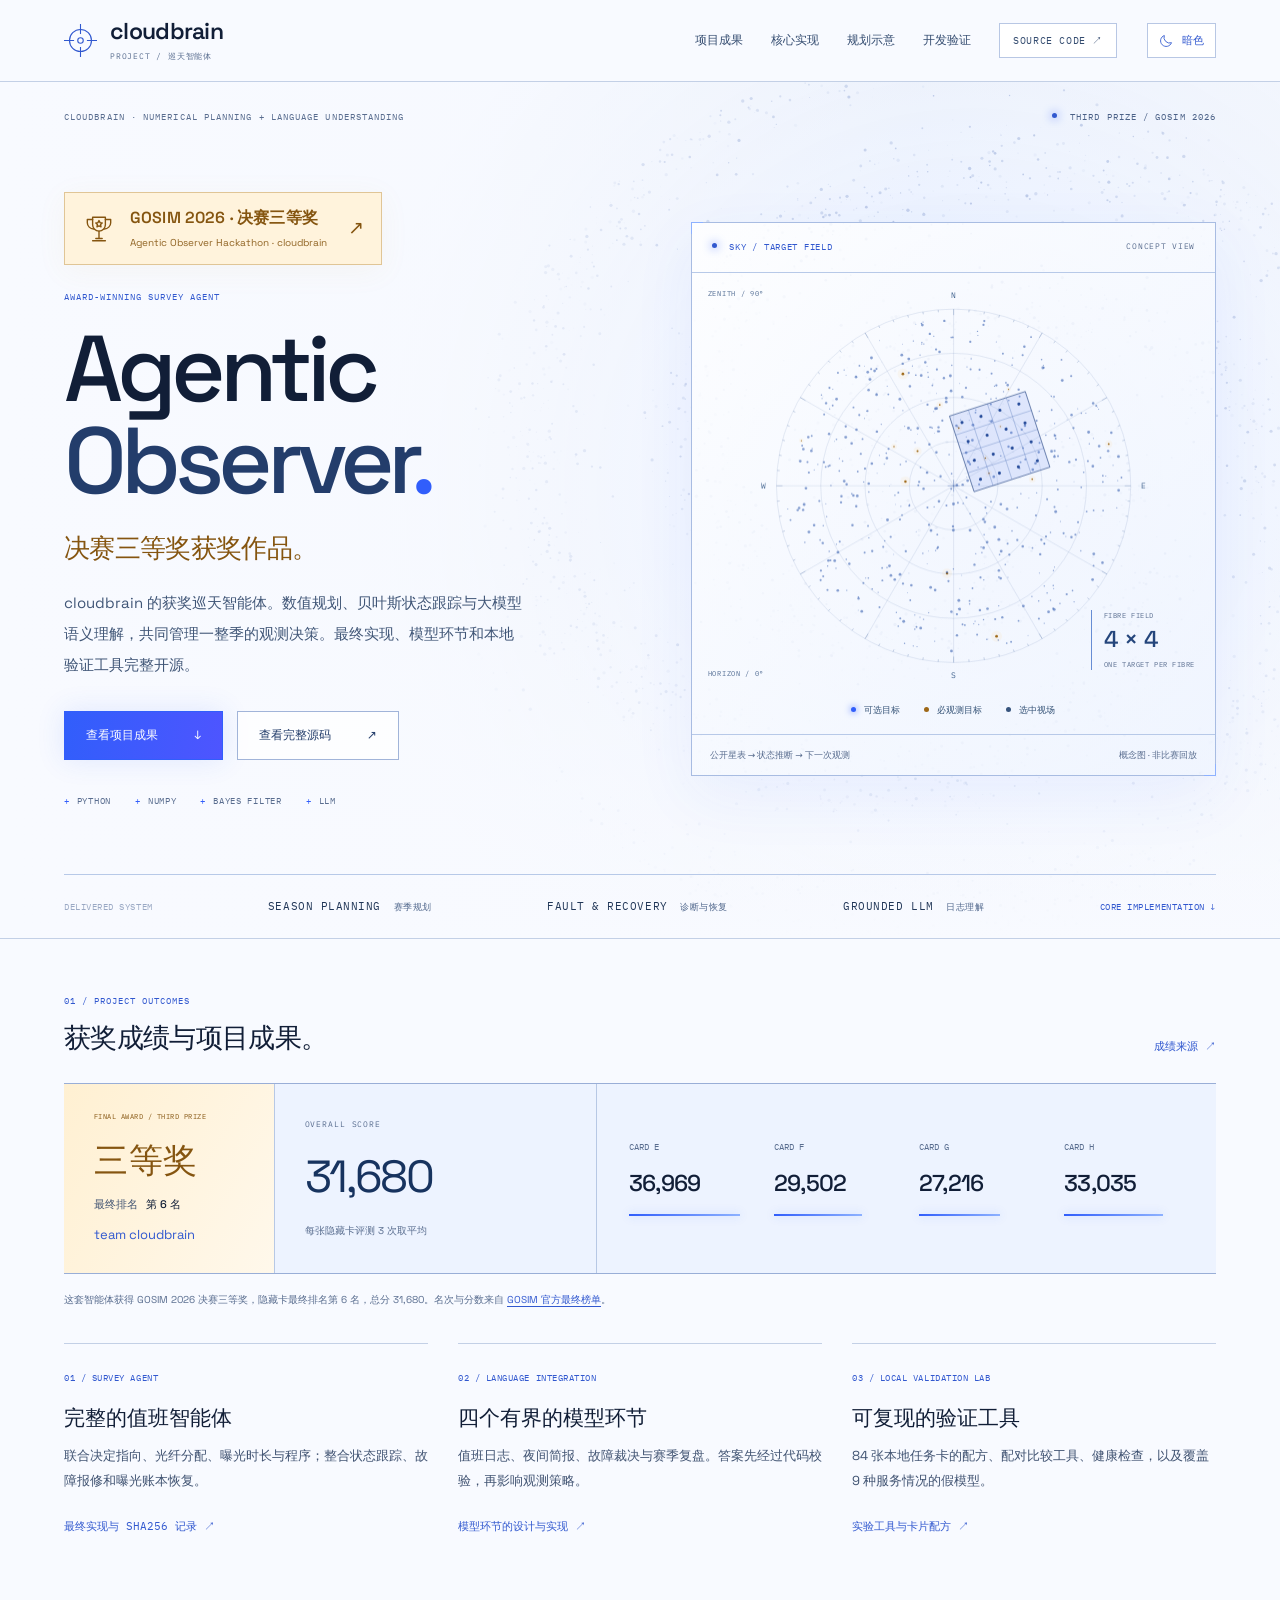
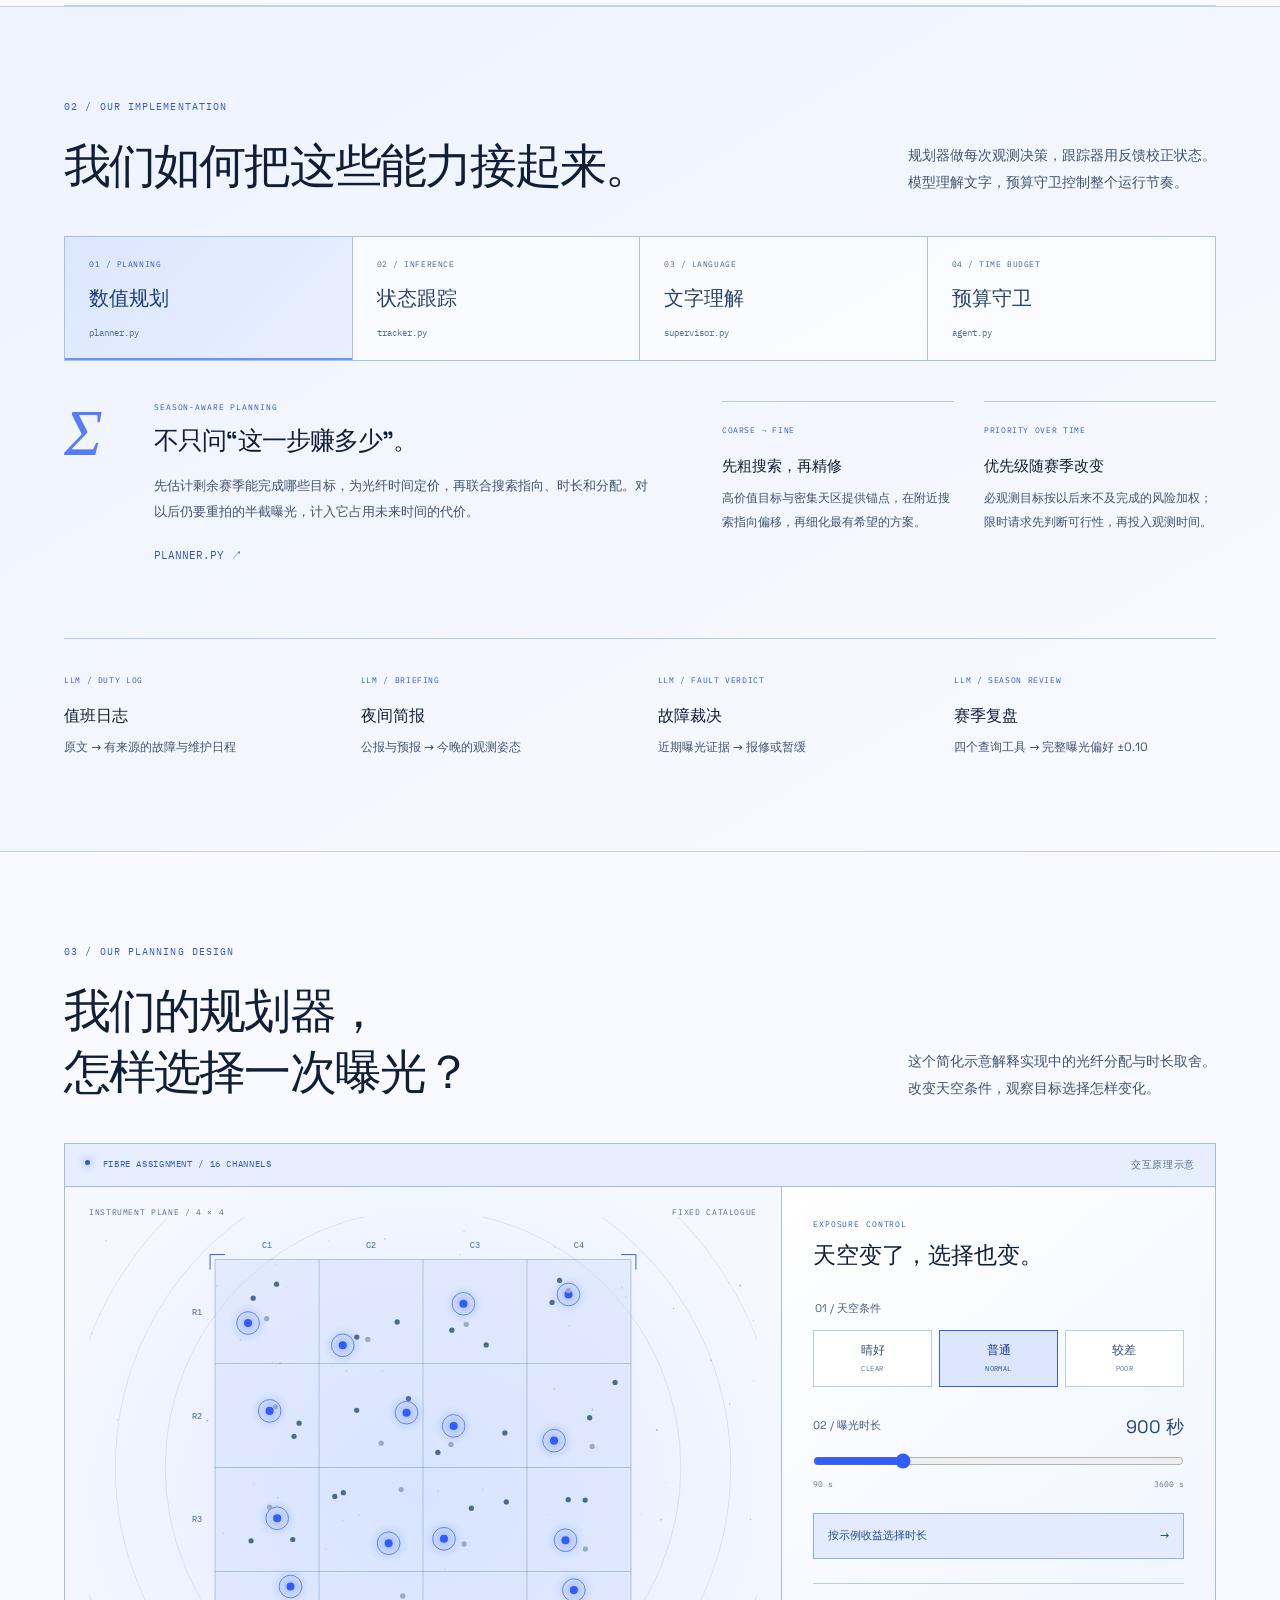
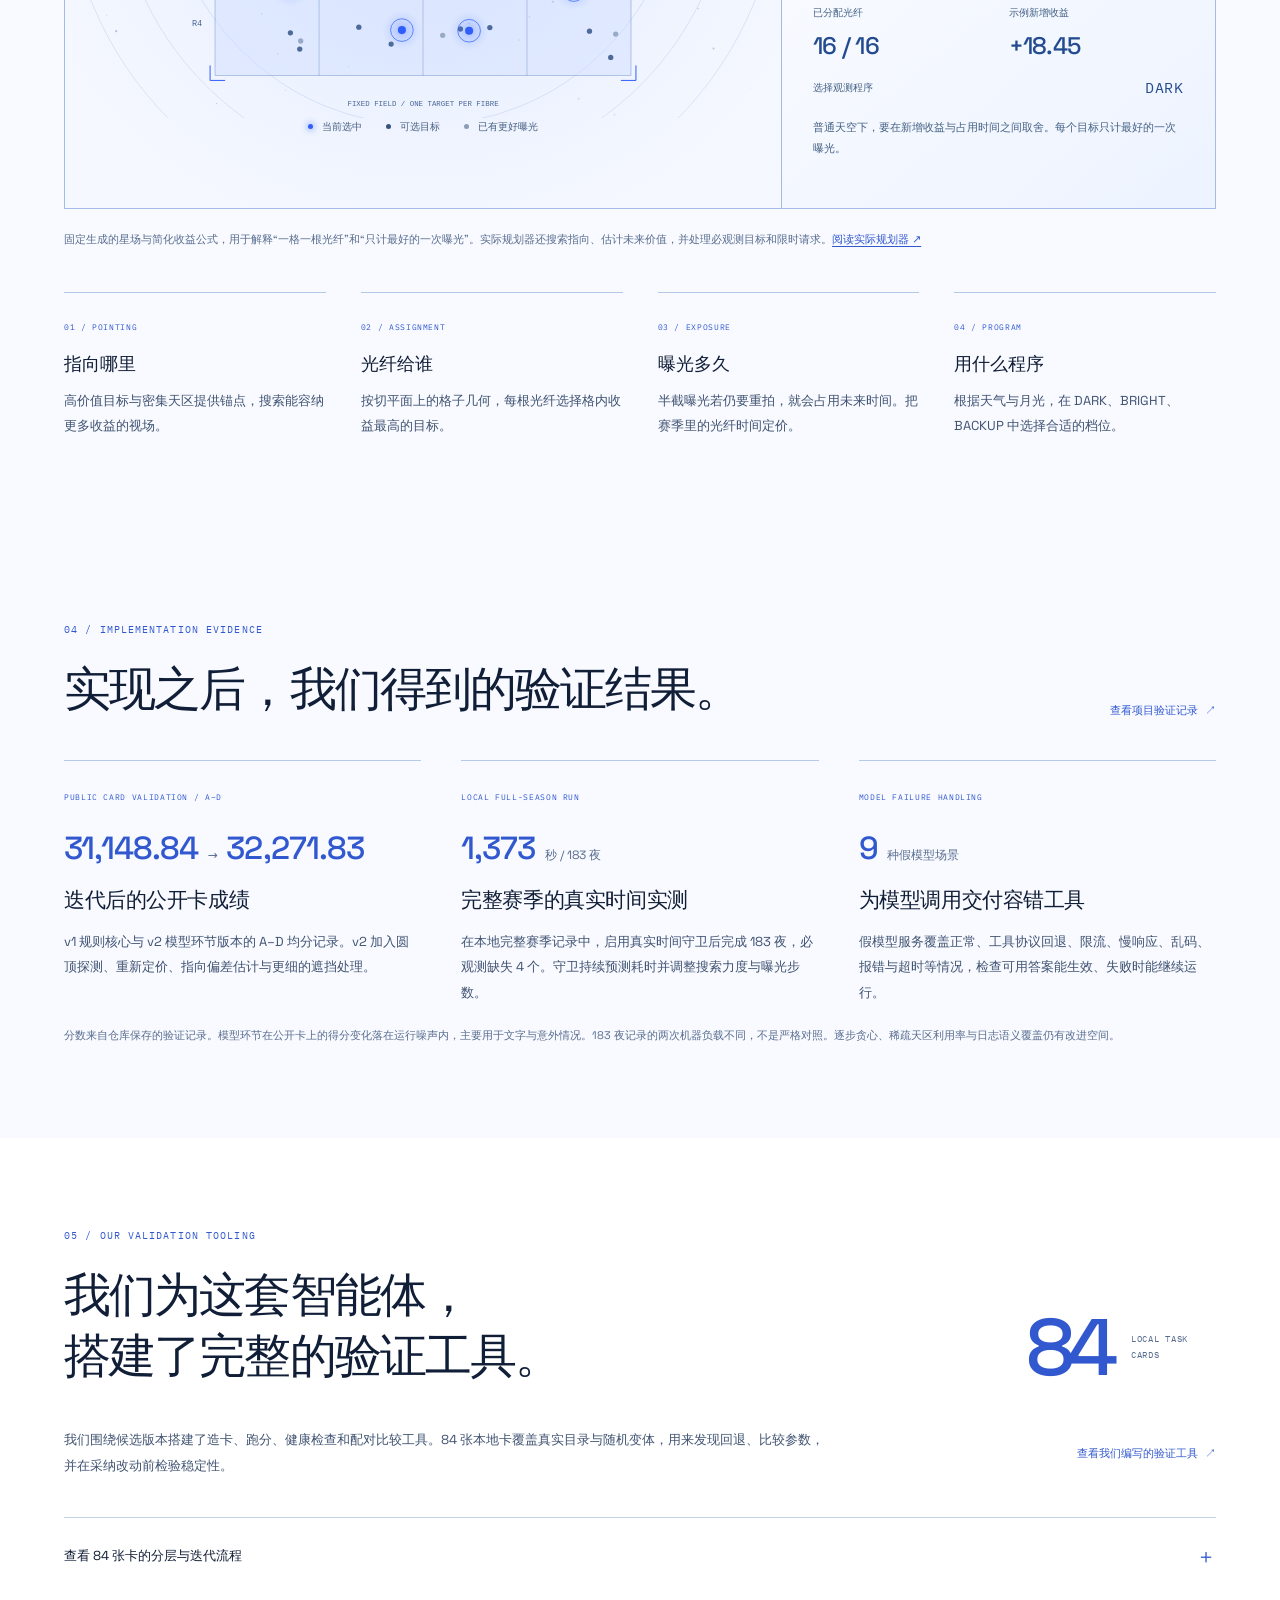
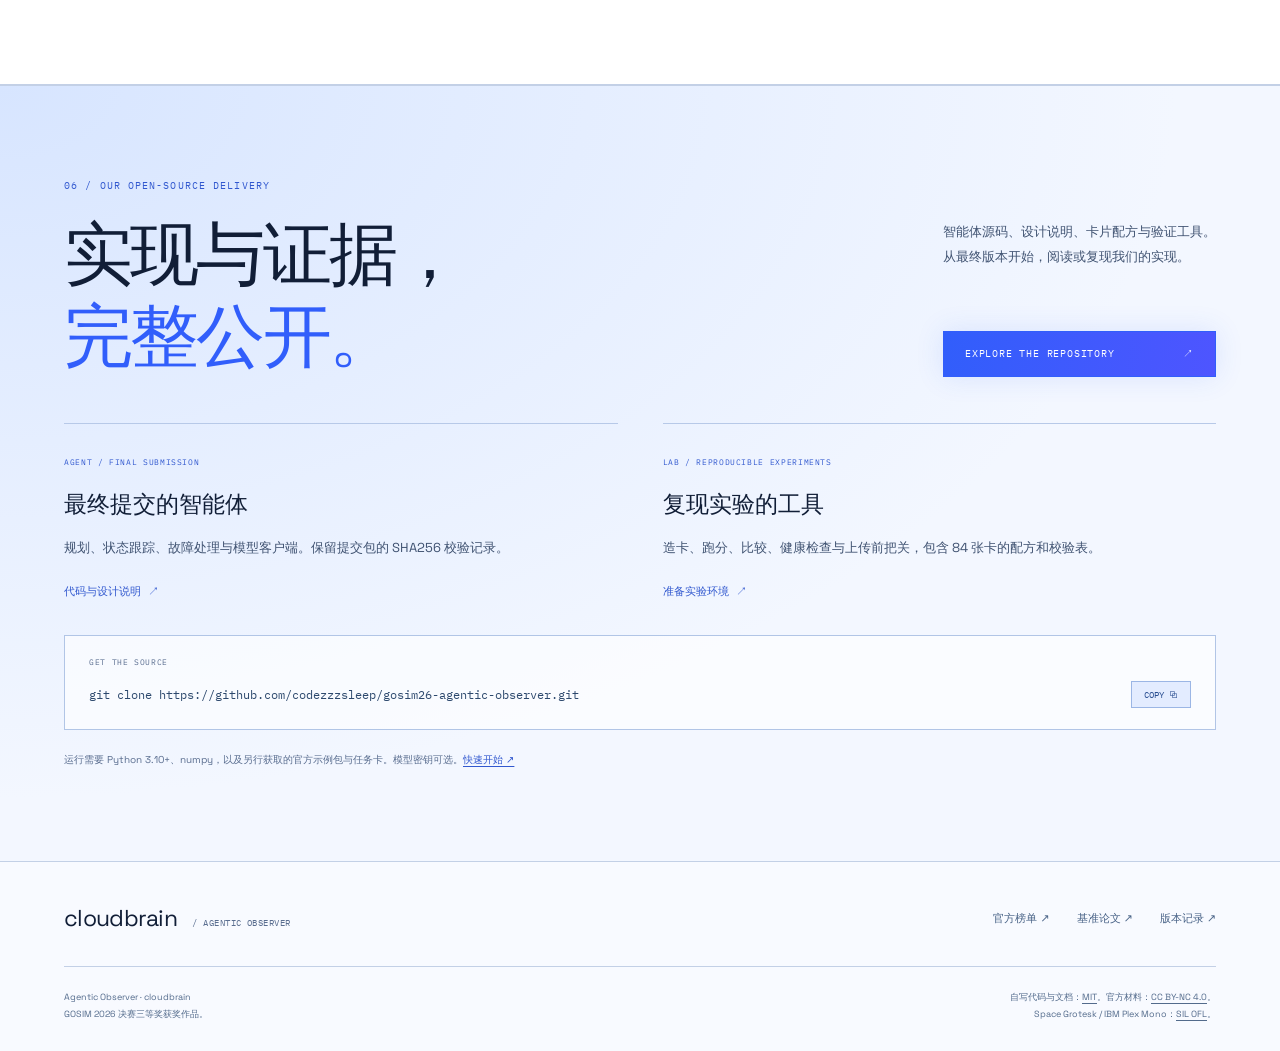
==== commit 70fc6c29: "Lead project showcase with the GOSIM final Third Prize" ====
--- a/site/index.html
+++ b/site/index.html
@@ -20,16 +20,16 @@
     </script>
     <meta
       name="description"
-      content="cloudbrain 的巡天值班智能体：数值规划、贝叶斯状态跟踪、有界模型判断，以及可复现的本地验证工具。最终决赛第 6 名。"
+      content="cloudbrain 的 GOSIM 2026 Agentic Observer Hackathon 决赛三等奖作品，最终第 6 名、总分 31,680。巡天智能体与可复现的本地验证工具完整开源。"
     />
     <meta property="og:type" content="website" />
     <meta
       property="og:title"
-      content="Agentic Observer / cloudbrain · 巡天值班智能体"
+      content="Agentic Observer · cloudbrain — GOSIM 2026 决赛三等奖"
     />
     <meta
       property="og:description"
-      content="数值规划每一次曝光，大模型读懂每一段文字。GOSIM 2026 决赛第 6 名。"
+      content="GOSIM 2026 决赛三等奖获奖作品，team cloudbrain。数值规划、贝叶斯跟踪与模型判断共同完成巡天值班决策；最终成绩 31,680。"
     />
     <meta
       property="og:url"
@@ -47,9 +47,9 @@
       type="font/woff2"
       crossorigin
     />
-    <link rel="stylesheet" href="style.css?v=6038de581e" />
+    <link rel="stylesheet" href="style.css?v=2ba534d61c" />
     <script src="app.js?v=70acb543ce" defer></script>
-    <title>Agentic Observer / cloudbrain · 巡天值班智能体</title>
+    <title>Agentic Observer · cloudbrain — GOSIM 2026 决赛三等奖</title>
   </head>
   <body>
     <a class="skip-link" href="#main">跳到主要内容</a>
@@ -121,17 +121,35 @@
         <div class="hero-veil" aria-hidden="true"></div>
         <div class="hero-topline wrap">
           <span>CLOUDBRAIN · NUMERICAL PLANNING + LANGUAGE UNDERSTANDING</span
-          ><span class="archive-label"><i></i> FINAL RELEASE / 最终版本</span>
+          ><span class="archive-label"><i></i> THIRD PRIZE / GOSIM 2026</span>
         </div>
         <div class="hero-layout wrap">
           <div class="hero-copy">
-            <p class="eyebrow">CLOUDBRAIN / OUR SURVEY AGENT</p>
+            <a
+              class="award-banner"
+              href="https://create.gosim.org/survey26/platform/leaderboard/final-hidden"
+              aria-label="GOSIM 2026 决赛三等奖，查看 cloudbrain 官方成绩"
+              ><svg viewBox="0 0 32 32" fill="none" aria-hidden="true">
+                <path d="M10 5h12v7a6 6 0 0 1-12 0V5Z" />
+                <path
+                  d="M10 7H5v3a6 6 0 0 0 6 6M22 7h5v3a6 6 0 0 1-6 6M16 18v7M10 27h12M13 25h6"
+                />
+                <path
+                  d="m16 8 1 2 2 .3-1.5 1.5.4 2.2-1.9-1-1.9 1 .4-2.2L13 10.3l2-.3Z"
+                /></svg
+              ><span class="award-copy"
+                ><strong>GOSIM 2026 · 决赛三等奖</strong
+                ><span>Agentic Observer Hackathon · cloudbrain</span></span
+              ><span class="award-arrow" aria-hidden="true">↗</span></a
+            >
+            <p class="eyebrow">AWARD-WINNING SURVEY AGENT</p>
             <h1 id="hero-title">
               Agentic<br /><span>Observer<span class="title-dot">.</span></span>
             </h1>
-            <h2 class="hero-chinese">我们的巡天值班智能体。</h2>
+            <h2 class="hero-chinese">决赛三等奖获奖作品。</h2>
             <p class="hero-description">
-              我们把数值规划、贝叶斯状态跟踪和大模型语义理解接进同一个值班循环。最终交付可运行的巡天智能体，以及从造卡到比较的本地验证工具。
+              cloudbrain
+              的获奖巡天智能体。数值规划、贝叶斯状态跟踪与大模型语义理解，共同管理一整季的观测决策。最终实现、模型环节和本地验证工具完整开源。
             </p>
             <div class="hero-actions">
               <a class="button primary" href="#results"
@@ -197,7 +215,7 @@
         <div class="section-heading compact">
           <div>
             <p class="eyebrow">01 / PROJECT OUTCOMES</p>
-            <h2 id="results-title">我们交付的系统与结果。</h2>
+            <h2 id="results-title">获奖成绩与项目成果。</h2>
           </div>
           <a
             class="text-link"
@@ -206,9 +224,11 @@
           >
         </div>
         <div class="final-board">
-          <div class="rank-cell">
-            <span class="mono">FINAL RANK</span><strong><span>#</span>06</strong
-            ><span>cloudbrain</span>
+          <div class="rank-cell award-result-cell">
+            <span class="mono">FINAL AWARD / THIRD PRIZE</span
+            ><strong class="award-grade">三等奖</strong
+            ><span class="award-rank">最终排名 <b>第 6 名</b></span
+            ><span>team cloudbrain</span>
           </div>
           <div class="total-cell">
             <span class="mono">OVERALL SCORE</span><strong>31,680</strong
@@ -234,7 +254,7 @@
           </div>
         </div>
         <p class="caption">
-          这套智能体在 GOSIM 2026 隐藏卡决赛中取得第 6 名，总分
+          这套智能体获得 GOSIM 2026 决赛三等奖，隐藏卡最终排名第 6 名，总分
           31,680。名次与分数来自
           <a
             href="https://create.gosim.org/survey26/platform/leaderboard/final-hidden"
@@ -870,7 +890,7 @@
       </div>
       <div class="footer-bottom">
         <p>
-          Agentic Observer · cloudbrain<br />巡天值班智能体与本地闭环实验环境。
+          Agentic Observer · cloudbrain<br />GOSIM 2026 决赛三等奖获奖作品。
         </p>
         <p>
           自写代码与文档：<a
--- a/site/style.css
+++ b/site/style.css
@@ -2592,3 +2592,197 @@
     font-size: 31px;
   }
 }
+/* Lead with the award while preserving the survey project's own visual identity. */
+:root {
+  --award: #f1ca89;
+  --award-border: #bd92545c;
+  --award-surface: #dca34b10;
+}
+html[data-theme="light"] {
+  --award: #855510;
+  --award-border: #b8883b70;
+  --award-surface: #fff3dc;
+}
+.award-banner {
+  display: inline-flex;
+  align-items: center;
+  gap: 14px;
+  max-width: 100%;
+  padding: 13px 17px;
+  border: 1px solid var(--award-border);
+  background: var(--award-surface);
+  color: var(--award);
+  margin-bottom: 25px;
+  box-shadow: 0 6px 30px #d39c4210;
+  transition:
+    border-color 0.18s,
+    background 0.18s;
+}
+.award-banner:hover {
+  border-color: var(--award);
+  background: #dca34b1c;
+}
+.award-banner > svg {
+  width: 34px;
+  height: 34px;
+  flex-shrink: 0;
+  stroke: currentColor;
+  stroke-width: 1.3;
+  stroke-linecap: round;
+  stroke-linejoin: round;
+}
+.award-copy {
+  min-width: 0;
+}
+.award-copy strong {
+  display: block;
+  font-size: 16px;
+  font-weight: 600;
+  line-height: 1.55;
+  letter-spacing: 0.01em;
+}
+.award-copy > span {
+  display: block;
+  font-size: 10px;
+  line-height: 1.7;
+  color: var(--award);
+  opacity: 0.9;
+  margin-top: 3px;
+}
+.award-arrow {
+  margin-left: 7px;
+  font-size: 19px;
+  flex-shrink: 0;
+}
+.hero-copy > .award-banner + .eyebrow {
+  margin-bottom: 19px;
+  font-size: 9px;
+}
+.hero .hero-chinese {
+  color: var(--award);
+}
+.award-result-cell {
+  background: linear-gradient(120deg, #dca34b1b, #dca34b05);
+}
+.award-result-cell .award-grade {
+  font-size: 34px;
+  line-height: 1.4;
+  color: var(--award);
+  letter-spacing: 0.02em;
+  margin: 14px 0 11px;
+  font-weight: 500;
+}
+.award-result-cell .award-rank {
+  font-size: 11px;
+  color: var(--muted);
+  margin-bottom: 8px;
+}
+.award-rank b {
+  font-weight: 500;
+  color: var(--ink);
+  margin-left: 5px;
+}
+.award-result-cell > .mono {
+  color: var(--award);
+  font-size: 7px;
+  letter-spacing: 0.07em;
+}
+html[data-theme="light"] .award-result-cell {
+  background: linear-gradient(120deg, #fff0d2, #fff8eb);
+}
+@media (max-width: 1100px) {
+  .award-banner {
+    gap: 11px;
+    padding: 12px 14px;
+  }
+  .award-copy strong {
+    font-size: 15px;
+  }
+  .award-copy > span {
+    font-size: 9px;
+  }
+  .award-arrow {
+    margin-left: 2px;
+  }
+  .award-result-cell .award-grade {
+    font-size: 30px;
+  }
+}
+@media (max-width: 850px) {
+  .award-banner > svg {
+    width: 29px;
+    height: 29px;
+  }
+  .award-copy strong {
+    font-size: 13px;
+  }
+  .award-copy > span {
+    font-size: 8px;
+  }
+  .award-banner {
+    gap: 10px;
+    padding: 11px 12px;
+  }
+  .award-arrow {
+    font-size: 15px;
+    margin-left: 0;
+  }
+  .award-result-cell .award-grade {
+    font-size: 32px;
+  }
+}
+@media (max-width: 680px) {
+  .award-banner {
+    margin-bottom: 25px;
+    padding: 12px 14px;
+    gap: 12px;
+  }
+  .award-copy strong {
+    font-size: 14px;
+  }
+  .award-copy > span {
+    font-size: 9px;
+  }
+  .award-banner > svg {
+    width: 31px;
+    height: 31px;
+  }
+  .hero-copy > .award-banner + .eyebrow {
+    font-size: 8px;
+    margin-bottom: 20px;
+  }
+  .award-result-cell .award-grade {
+    font-size: 28px;
+  }
+  .award-result-cell > .mono {
+    font-size: 6px;
+  }
+  .award-result-cell .award-rank {
+    font-size: 10px;
+  }
+}
+@media (max-width: 380px) {
+  .award-banner {
+    padding: 10px 11px;
+    gap: 10px;
+  }
+  .award-copy strong {
+    font-size: 12px;
+  }
+  .award-copy > span {
+    font-size: 8px;
+  }
+  .award-banner > svg {
+    width: 28px;
+    height: 28px;
+  }
+  .award-arrow {
+    font-size: 14px;
+  }
+  .award-result-cell .award-grade {
+    font-size: 24px;
+  }
+  .award-result-cell .award-rank {
+    font-size: 9px;
+  }
+}
